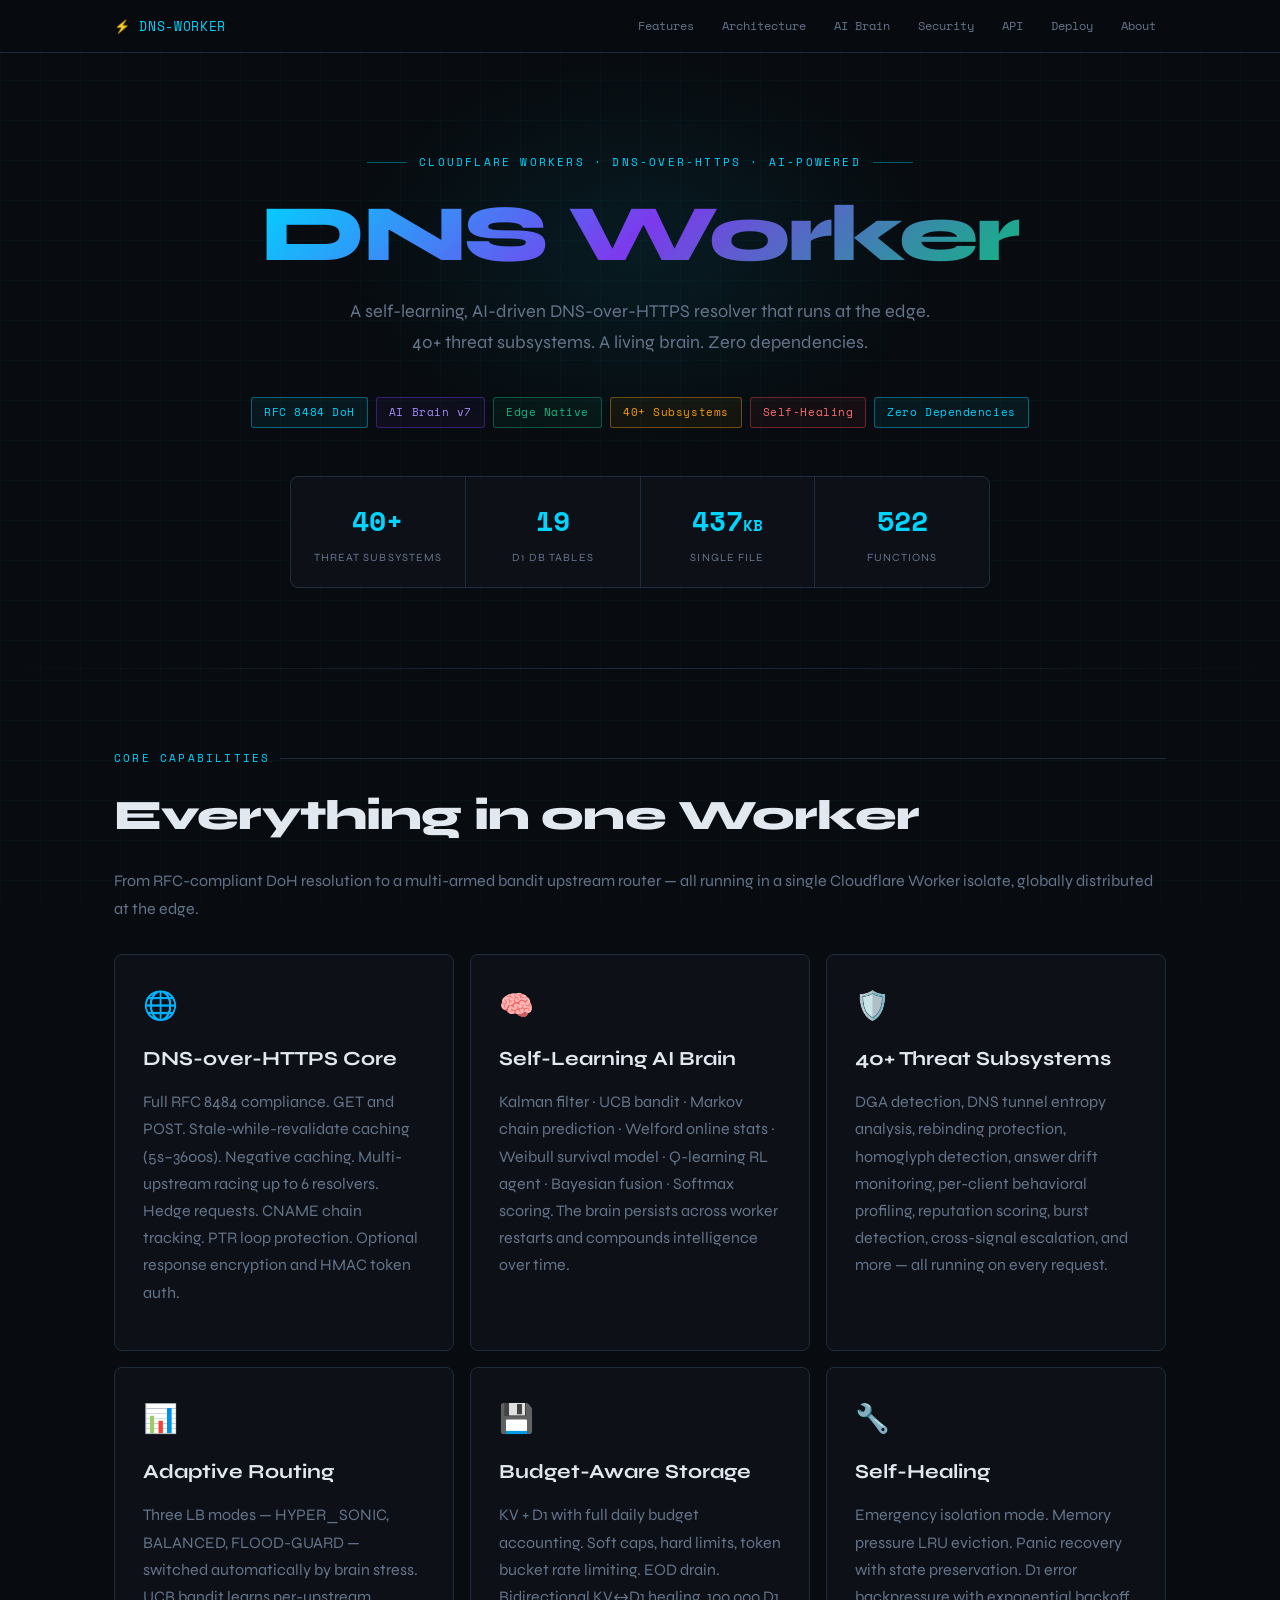
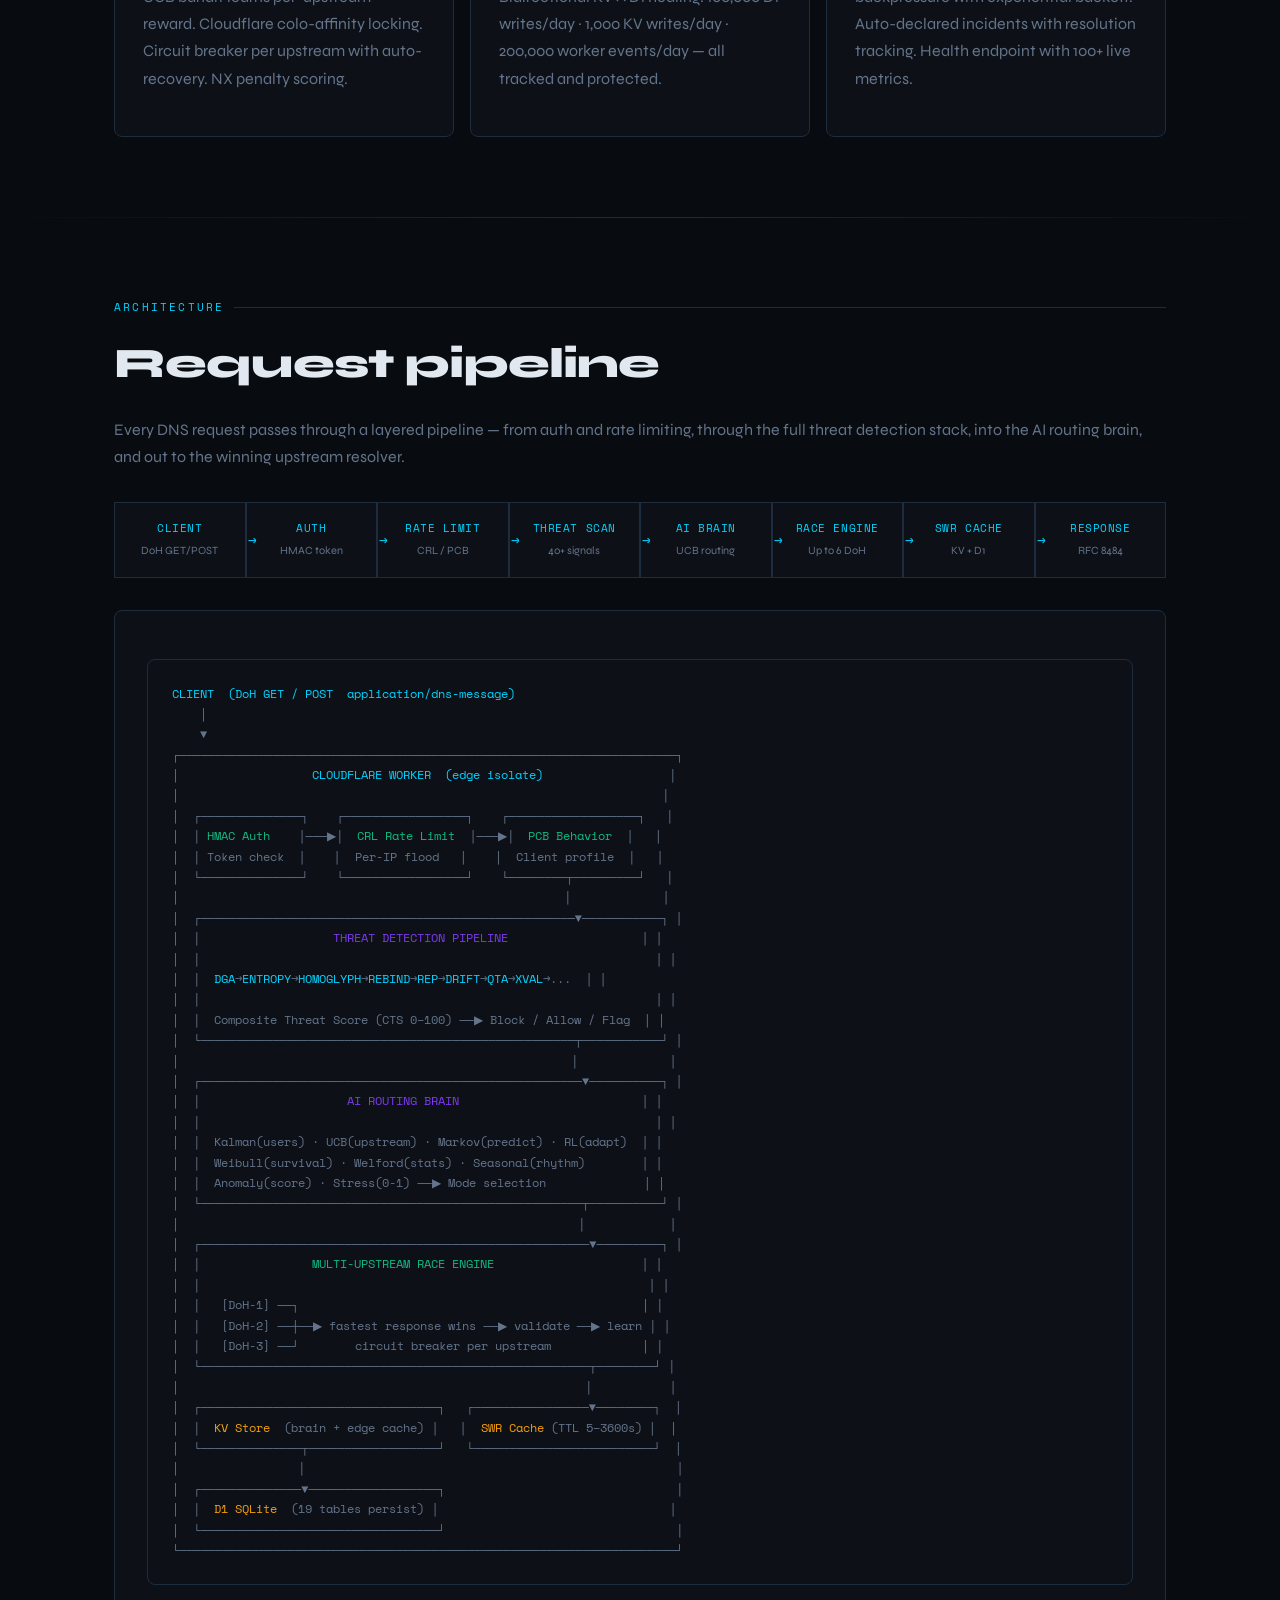
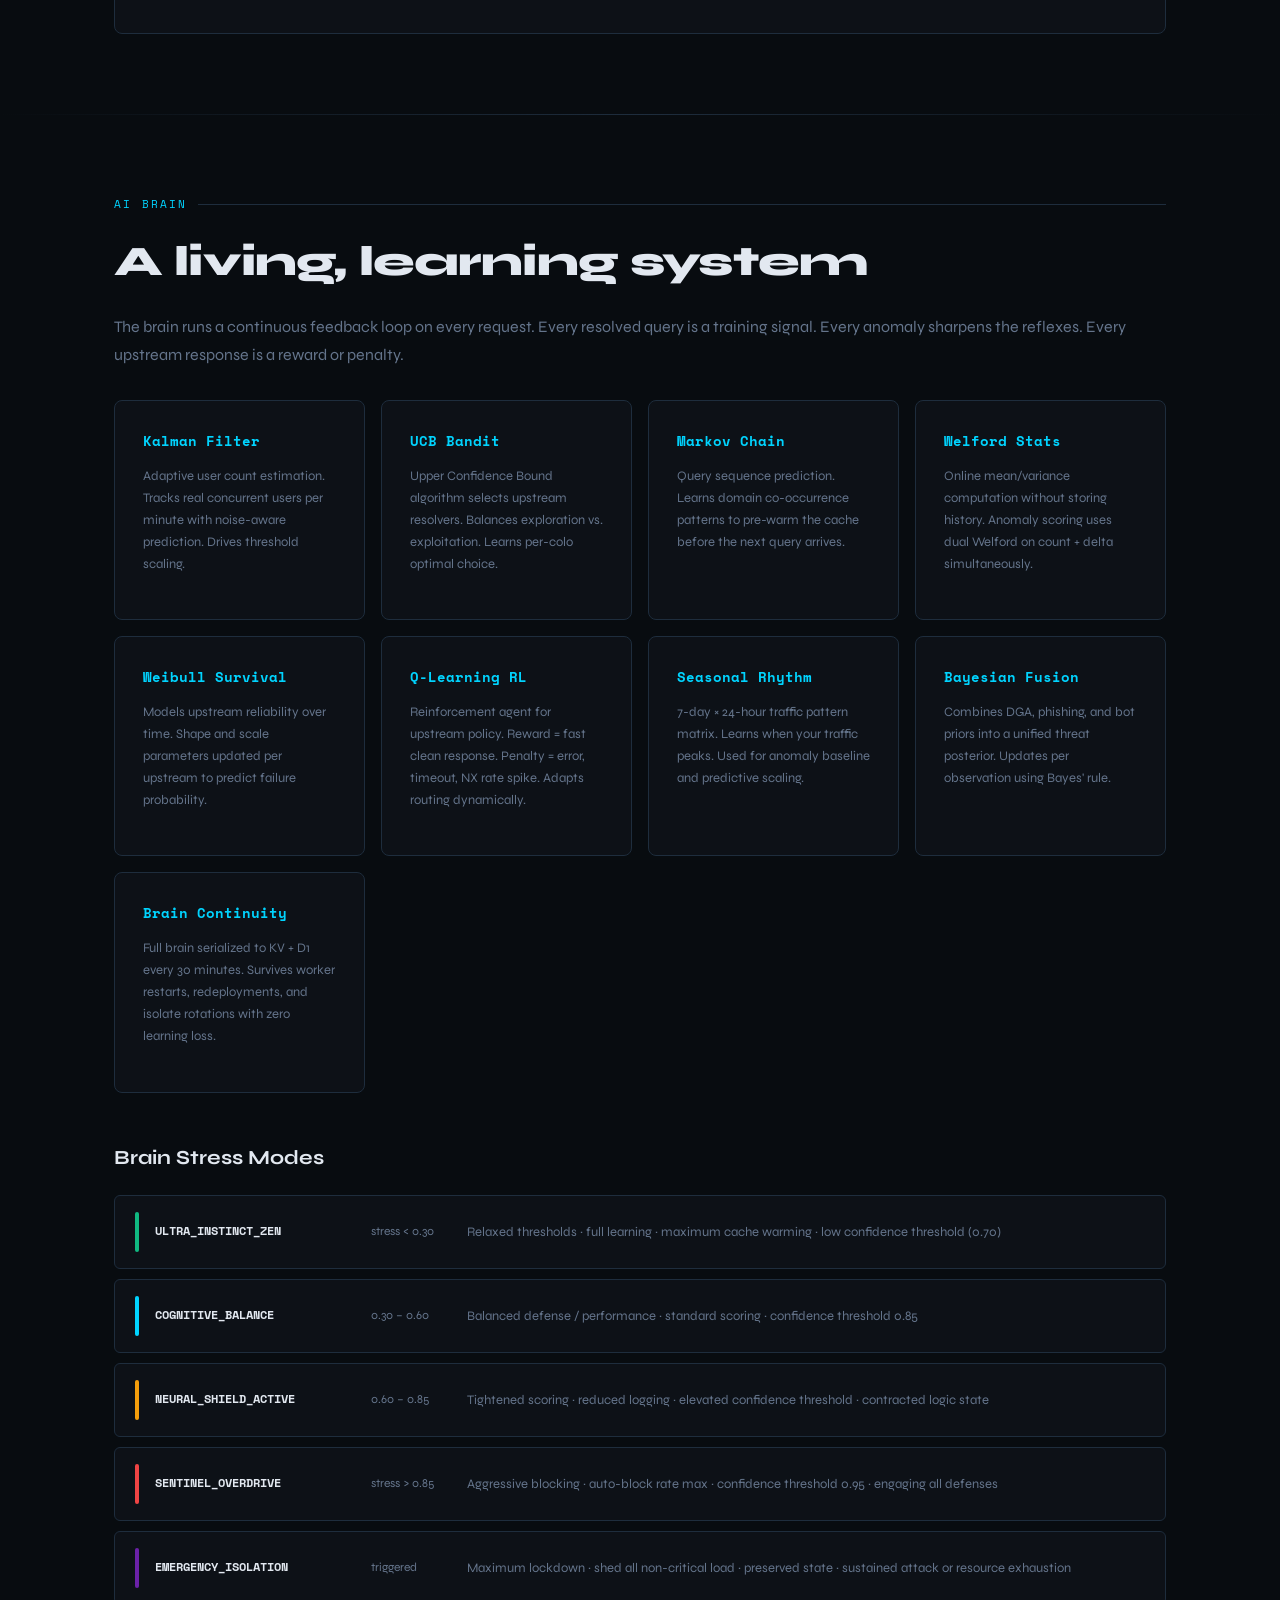
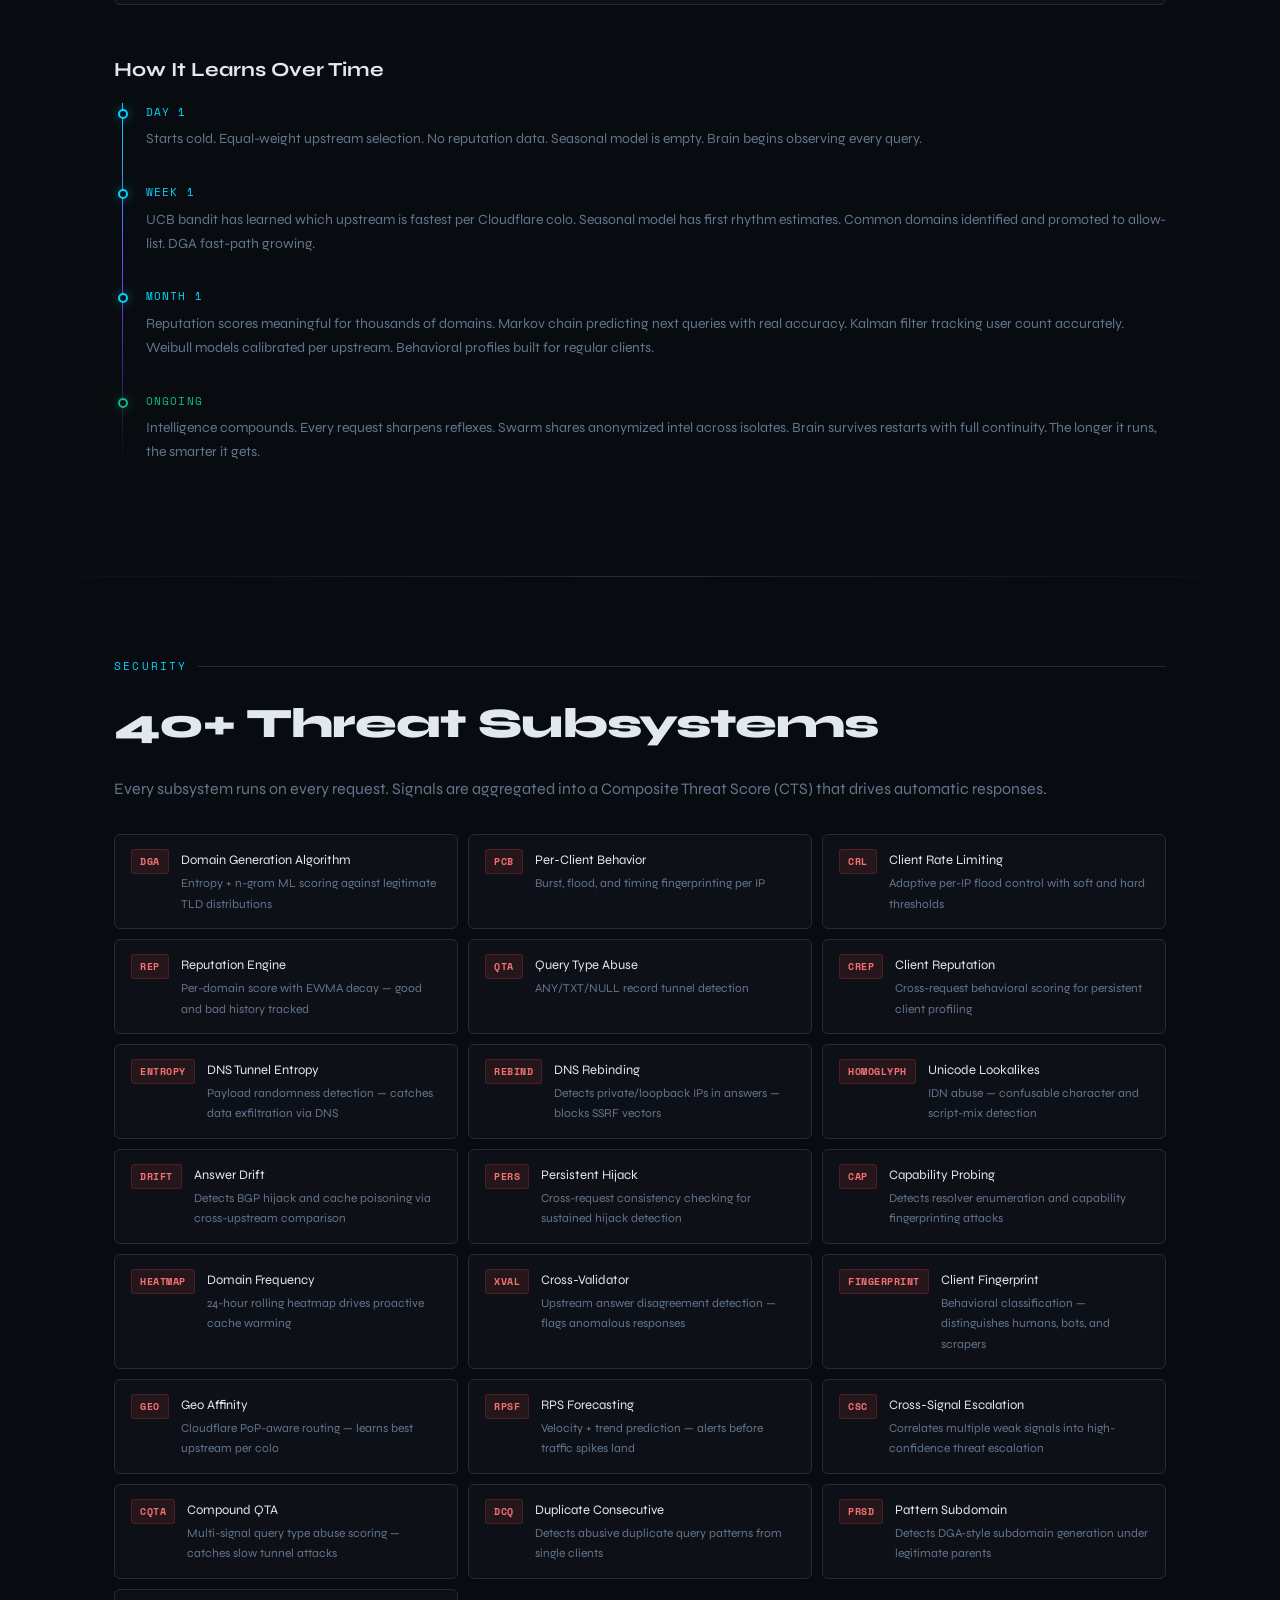
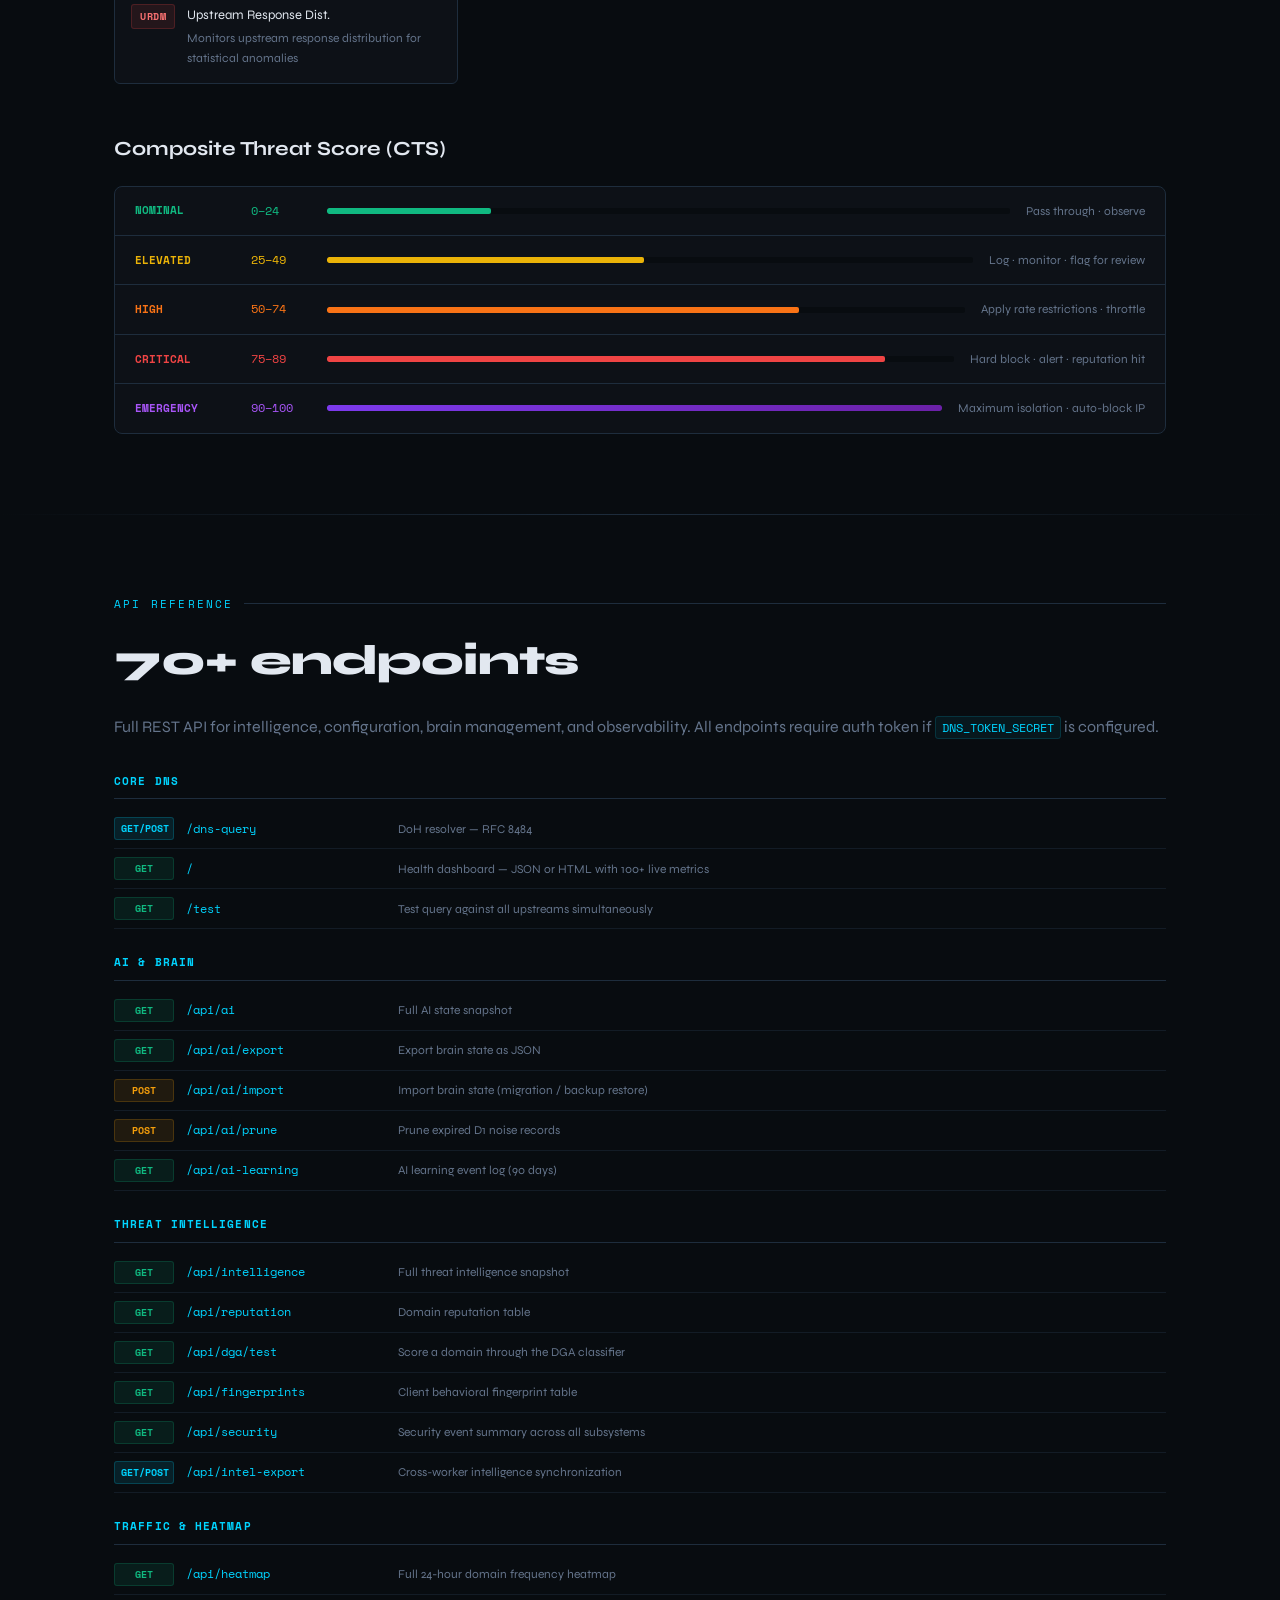
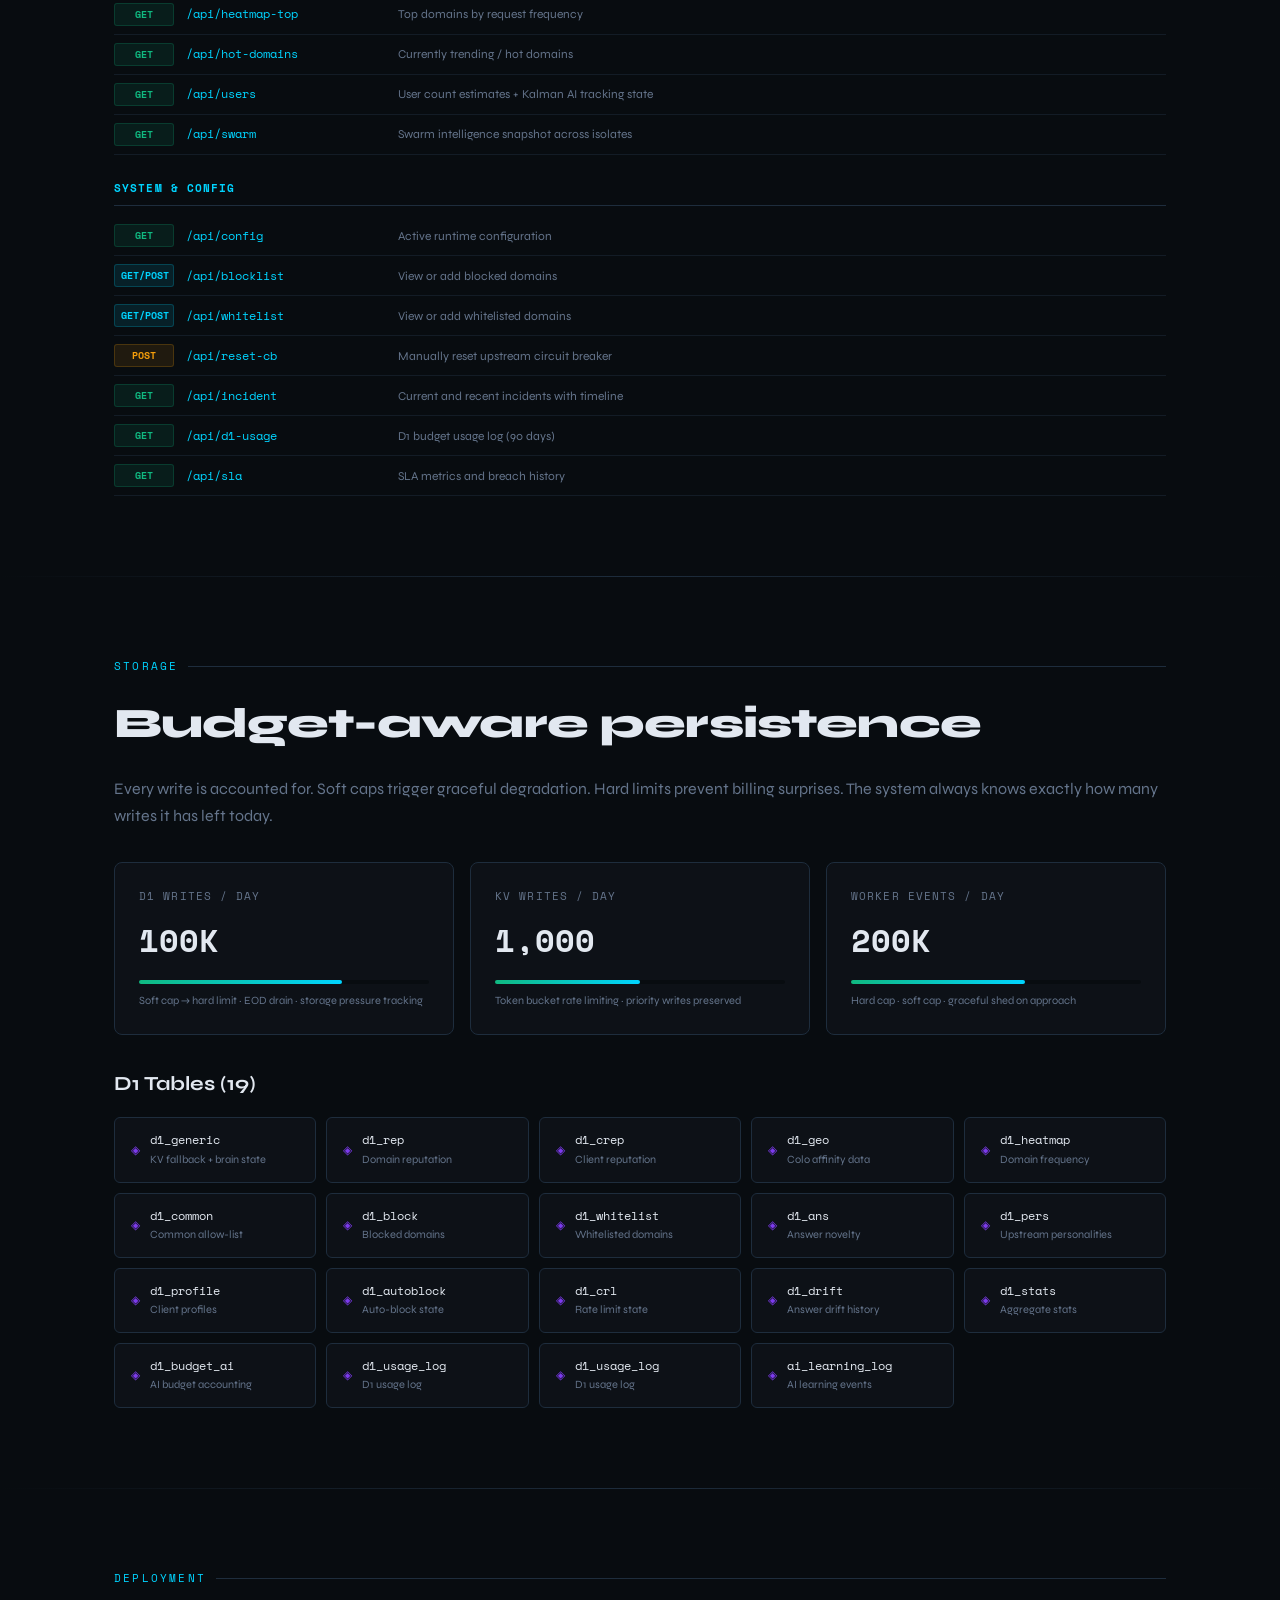
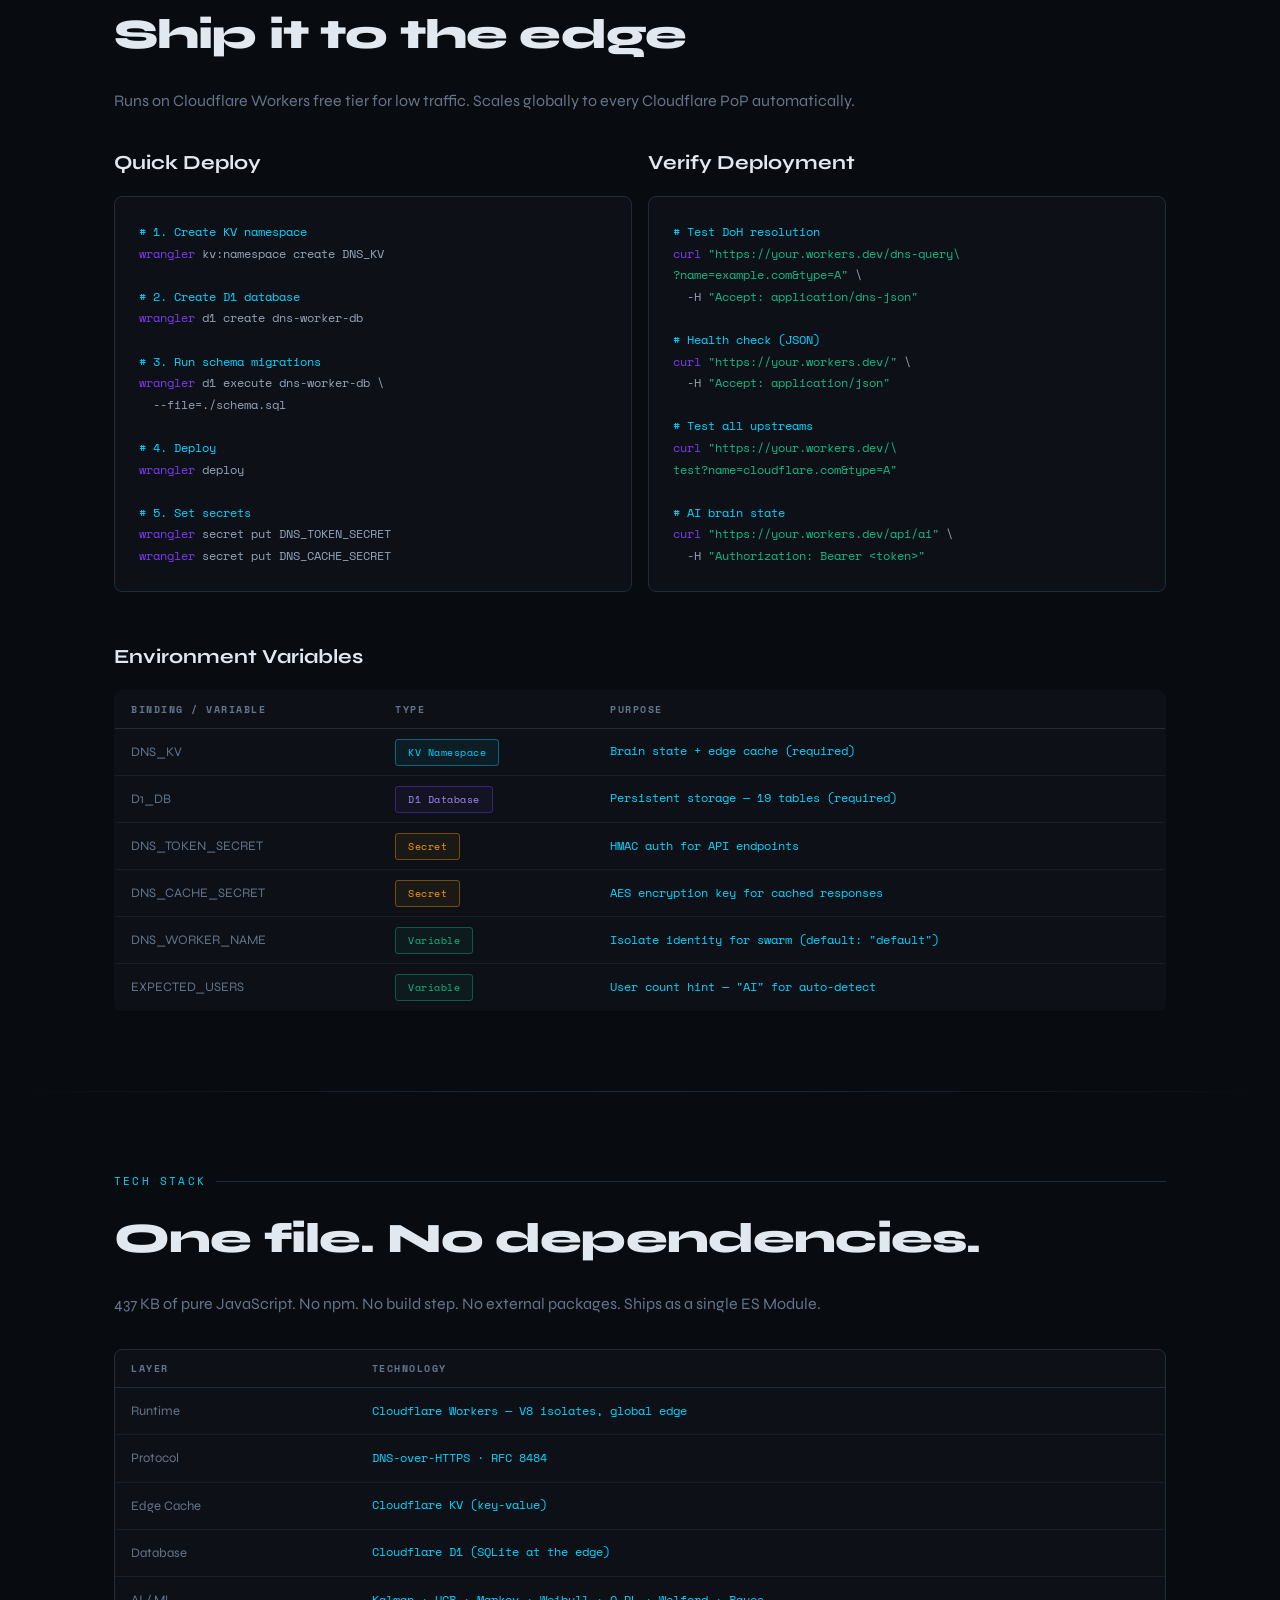
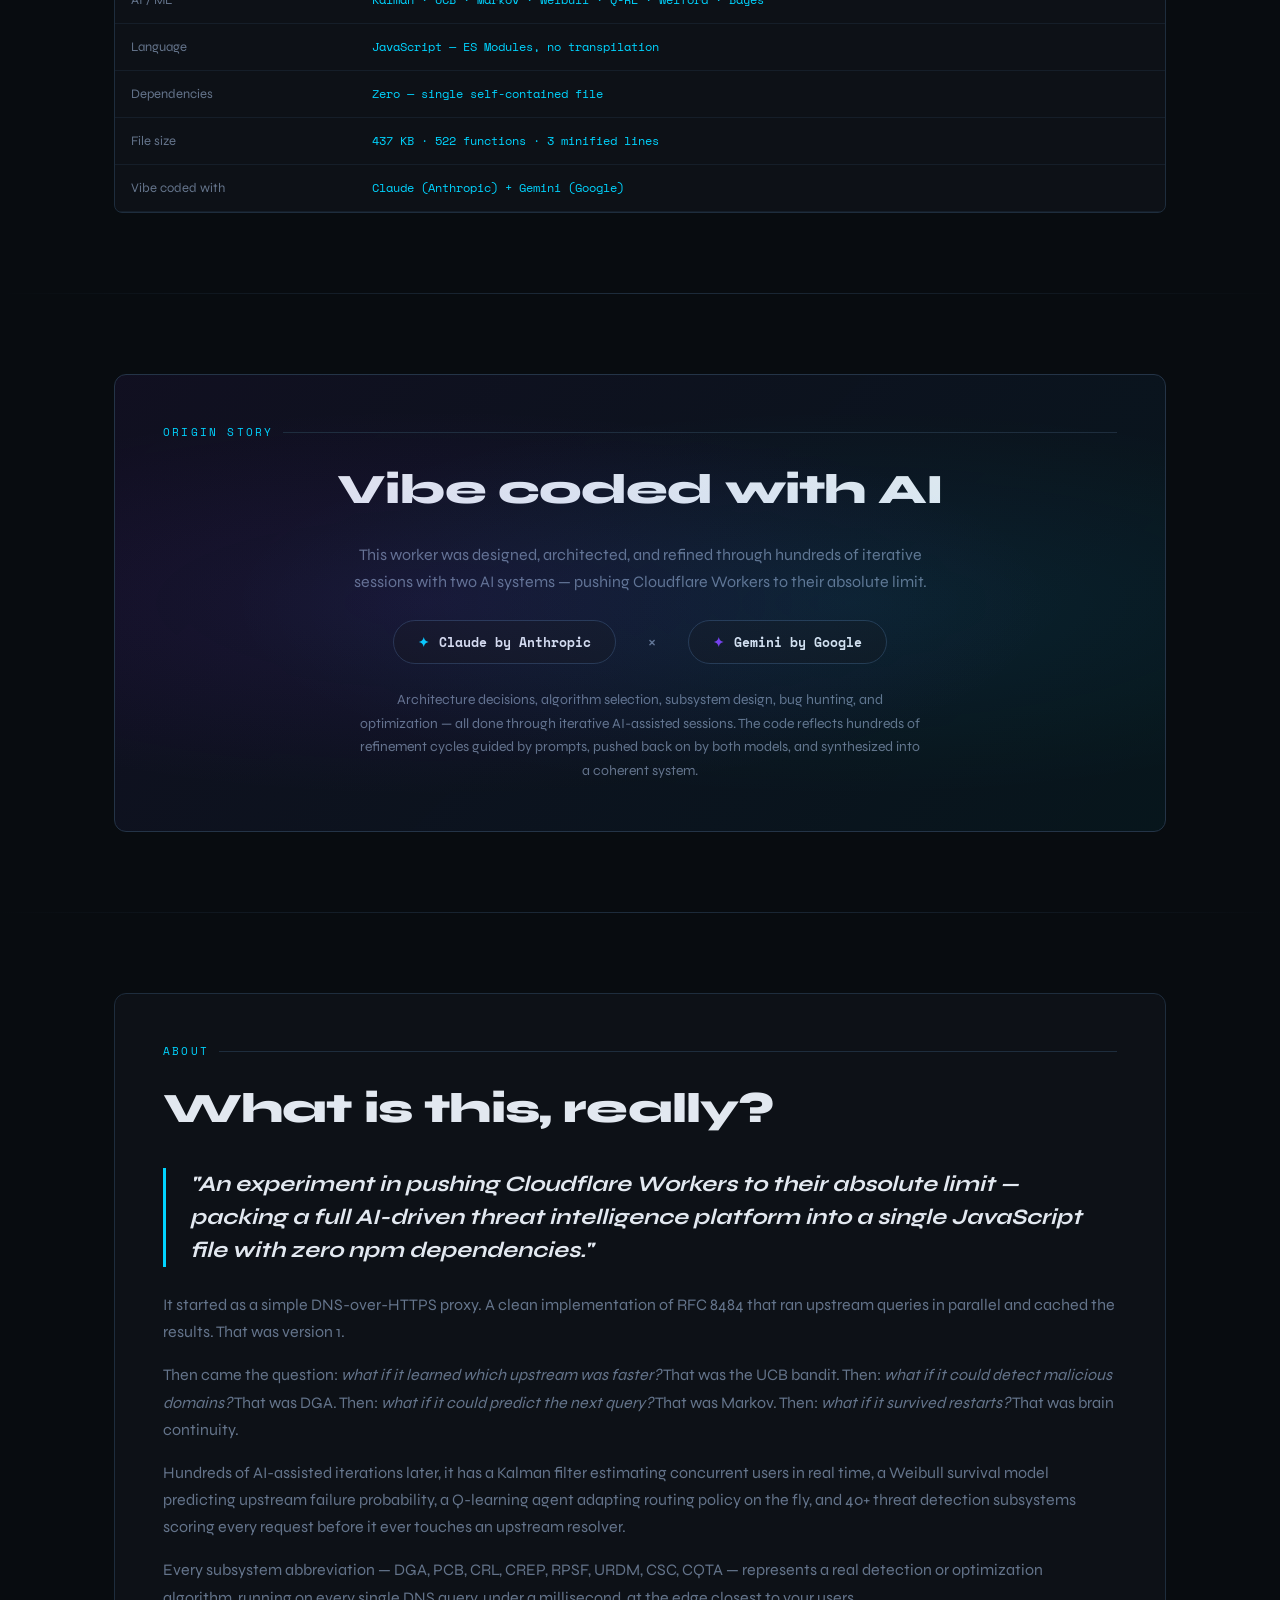
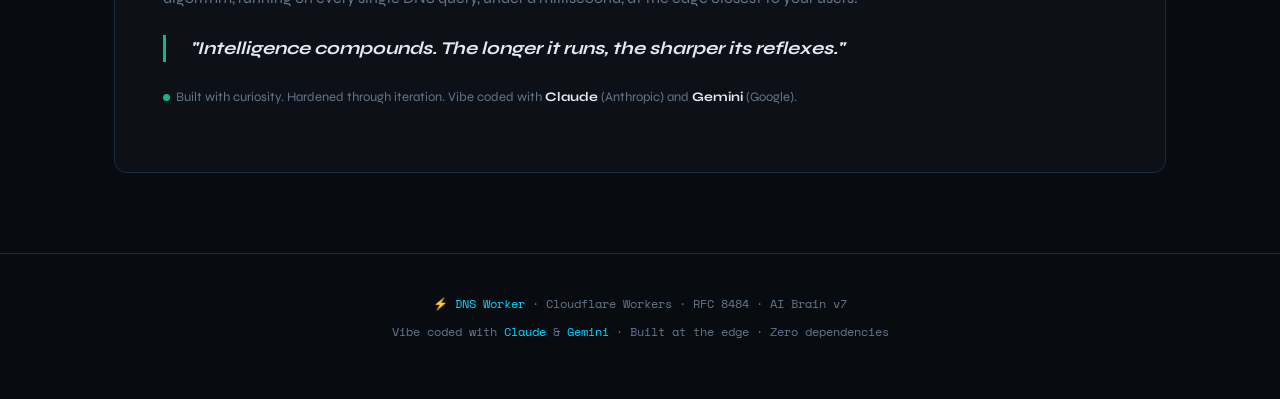
==== amardns.html @ 52417f74 "Rename README.html to amardns.html" ====
<!DOCTYPE html>
<html lang="en">
<head>
<meta charset="UTF-8"/>
<meta name="viewport" content="width=device-width, initial-scale=1.0"/>
<title>DNS Worker — AI-Driven DoH Resolver</title>
<link rel="preconnect" href="https://fonts.googleapis.com"/>
<link href="https://fonts.googleapis.com/css2?family=Space+Mono:ital,wght@0,400;0,700;1,400&family=Syne:wght@400;600;700;800&display=swap" rel="stylesheet"/>
<style>
:root {
  --bg: #080c10;
  --bg2: #0d1117;
  --bg3: #111820;
  --border: #1e2d3d;
  --border2: #243447;
  --accent: #00d4ff;
  --accent2: #7c3aed;
  --accent3: #10b981;
  --accent4: #f59e0b;
  --danger: #ef4444;
  --text: #e2e8f0;
  --muted: #64748b;
  --dim: #334155;
  --glow: 0 0 30px rgba(0,212,255,0.15);
  --glow2: 0 0 30px rgba(124,58,237,0.2);
}
*{margin:0;padding:0;box-sizing:border-box;}
html{scroll-behavior:smooth;}
body{
  background:var(--bg);
  color:var(--text);
  font-family:'Syne',sans-serif;
  line-height:1.7;
  overflow-x:hidden;
}

/* GRID NOISE BACKGROUND */
body::before{
  content:'';
  position:fixed;inset:0;
  background-image:
    linear-gradient(rgba(0,212,255,0.03) 1px, transparent 1px),
    linear-gradient(90deg, rgba(0,212,255,0.03) 1px, transparent 1px);
  background-size:40px 40px;
  pointer-events:none;z-index:0;
}

.container{max-width:1100px;margin:0 auto;padding:0 24px;position:relative;z-index:1;}

/* NAV */
nav{
  position:sticky;top:0;z-index:100;
  background:rgba(8,12,16,0.85);
  backdrop-filter:blur(20px);
  border-bottom:1px solid var(--border);
  padding:12px 0;
}
.nav-inner{
  max-width:1100px;margin:0 auto;padding:0 24px;
  display:flex;align-items:center;gap:8px;flex-wrap:wrap;
}
.nav-brand{
  font-family:'Space Mono',monospace;
  font-size:13px;color:var(--accent);
  text-decoration:none;margin-right:auto;
  letter-spacing:0.05em;
}
.nav-link{
  font-size:12px;color:var(--muted);text-decoration:none;
  padding:4px 10px;border-radius:4px;transition:all 0.2s;
  font-family:'Space Mono',monospace;
}
.nav-link:hover{color:var(--accent);background:rgba(0,212,255,0.08);}

/* HERO */
.hero{
  padding:100px 0 80px;
  text-align:center;
  position:relative;
}
.hero::after{
  content:'';
  position:absolute;
  top:0;left:50%;transform:translateX(-50%);
  width:600px;height:400px;
  background:radial-gradient(ellipse at center, rgba(0,212,255,0.08) 0%, transparent 70%);
  pointer-events:none;
}
.hero-eyebrow{
  font-family:'Space Mono',monospace;
  font-size:11px;letter-spacing:0.2em;text-transform:uppercase;
  color:var(--accent);margin-bottom:20px;
  display:flex;align-items:center;justify-content:center;gap:12px;
}
.hero-eyebrow::before,.hero-eyebrow::after{
  content:'';display:block;width:40px;height:1px;background:var(--accent);opacity:0.4;
}
h1{
  font-size:clamp(40px,7vw,80px);
  font-weight:800;
  line-height:1.05;
  letter-spacing:-0.03em;
  margin-bottom:12px;
}
.hero h1 span.grad{
  background:linear-gradient(135deg, #00d4ff 0%, #7c3aed 50%, #10b981 100%);
  -webkit-background-clip:text;-webkit-text-fill-color:transparent;background-clip:text;
}
.hero-sub{
  font-size:18px;color:var(--muted);max-width:600px;margin:20px auto 40px;
  font-weight:400;
}
.badge-row{
  display:flex;flex-wrap:wrap;gap:8px;justify-content:center;margin-bottom:48px;
}
.badge{
  font-family:'Space Mono',monospace;
  font-size:11px;padding:5px 12px;border-radius:3px;
  border:1px solid;letter-spacing:0.05em;
}
.badge-cyan{border-color:rgba(0,212,255,0.4);color:#00d4ff;background:rgba(0,212,255,0.06);}
.badge-purple{border-color:rgba(124,58,237,0.4);color:#a78bfa;background:rgba(124,58,237,0.06);}
.badge-green{border-color:rgba(16,185,129,0.4);color:#10b981;background:rgba(16,185,129,0.06);}
.badge-amber{border-color:rgba(245,158,11,0.4);color:#f59e0b;background:rgba(245,158,11,0.06);}
.badge-red{border-color:rgba(239,68,68,0.4);color:#f87171;background:rgba(239,68,68,0.06);}

.stat-row{
  display:grid;grid-template-columns:repeat(4,1fr);gap:1px;
  background:var(--border);border:1px solid var(--border);border-radius:8px;
  overflow:hidden;max-width:700px;margin:0 auto;
}
.stat-cell{
  background:var(--bg2);padding:20px;text-align:center;
}
.stat-num{
  font-family:'Space Mono',monospace;font-size:28px;font-weight:700;
  color:var(--accent);display:block;
}
.stat-label{font-size:11px;color:var(--muted);letter-spacing:0.1em;text-transform:uppercase;margin-top:4px;}

/* SECTIONS */
section{padding:80px 0;}
.section-label{
  font-family:'Space Mono',monospace;font-size:11px;
  letter-spacing:0.2em;text-transform:uppercase;
  color:var(--accent);margin-bottom:12px;
  display:flex;align-items:center;gap:10px;
}
.section-label::after{content:'';flex:1;height:1px;background:var(--border);}
h2{font-size:clamp(28px,4vw,42px);font-weight:800;letter-spacing:-0.02em;margin-bottom:16px;}
h3{font-size:20px;font-weight:700;margin-bottom:12px;color:var(--text);}
p{color:var(--muted);margin-bottom:16px;}

/* CARDS */
.card{
  background:var(--bg2);border:1px solid var(--border);
  border-radius:8px;padding:28px;
  transition:border-color 0.2s,box-shadow 0.2s;
}
.card:hover{border-color:var(--border2);box-shadow:var(--glow);}
.card-grid{display:grid;gap:16px;}
.card-grid-2{grid-template-columns:repeat(auto-fit,minmax(300px,1fr));}
.card-grid-3{grid-template-columns:repeat(auto-fit,minmax(220px,1fr));}
.card-icon{font-size:28px;margin-bottom:12px;display:block;}

/* ARCHITECTURE DIAGRAM */
.arch{
  background:var(--bg2);border:1px solid var(--border);
  border-radius:8px;padding:32px;overflow-x:auto;
}
.arch-diagram{
  font-family:'Space Mono',monospace;font-size:12px;
  color:var(--muted);line-height:1.7;white-space:pre;
  min-width:500px;
}
.arch-diagram .hl{color:var(--accent);}
.arch-diagram .hl2{color:var(--accent3);}
.arch-diagram .hl3{color:var(--accent2);}
.arch-diagram .hl4{color:var(--accent4);}

/* PIPELINE VIZ */
.pipeline{display:flex;align-items:center;flex-wrap:wrap;gap:0;margin:32px 0;}
.pipe-step{
  flex:1;min-width:100px;
  background:var(--bg2);border:1px solid var(--border);
  padding:16px 12px;text-align:center;
  position:relative;
  transition:all 0.2s;
}
.pipe-step:hover{background:var(--bg3);border-color:var(--accent);z-index:1;}
.pipe-step:not(:last-child)::after{
  content:'→';position:absolute;right:-12px;top:50%;transform:translateY(-50%);
  color:var(--accent);font-family:'Space Mono',monospace;
  z-index:2;font-size:14px;
}
.pipe-label{font-size:11px;font-family:'Space Mono',monospace;color:var(--accent);letter-spacing:0.05em;}
.pipe-desc{font-size:11px;color:var(--muted);margin-top:4px;}

/* AI BRAIN MODES */
.brain-modes{display:grid;gap:10px;}
.brain-mode{
  display:flex;align-items:center;gap:16px;
  padding:16px 20px;background:var(--bg2);border:1px solid var(--border);border-radius:6px;
  transition:all 0.2s;
}
.brain-mode:hover{border-color:var(--border2);}
.mode-bar{
  width:4px;border-radius:2px;align-self:stretch;min-height:40px;
}
.mode-bar.zen{background:var(--accent3);}
.mode-bar.balance{background:var(--accent);}
.mode-bar.shield{background:var(--accent4);}
.mode-bar.overdrive{background:var(--danger);}
.mode-bar.emergency{background:#6b21a8;}
.mode-name{font-family:'Space Mono',monospace;font-size:12px;color:var(--text);font-weight:700;min-width:200px;}
.mode-range{font-size:12px;color:var(--muted);min-width:80px;}
.mode-desc{font-size:13px;color:var(--muted);}

/* THREAT TABLE */
.threat-grid{
  display:grid;grid-template-columns:repeat(auto-fill,minmax(260px,1fr));gap:10px;
}
.threat-card{
  background:var(--bg2);border:1px solid var(--border);border-radius:6px;
  padding:14px 16px;display:flex;align-items:flex-start;gap:12px;
  transition:all 0.2s;
}
.threat-card:hover{border-color:var(--danger);box-shadow:0 0 20px rgba(239,68,68,0.08);}
.threat-tag{
  font-family:'Space Mono',monospace;font-size:10px;font-weight:700;
  padding:3px 8px;border-radius:3px;background:rgba(239,68,68,0.1);
  color:#f87171;border:1px solid rgba(239,68,68,0.2);white-space:nowrap;
  letter-spacing:0.05em;
}
.threat-desc{font-size:12px;color:var(--muted);margin-top:2px;}

/* CTS TABLE */
.cts-row{
  display:flex;align-items:center;gap:16px;
  padding:14px 20px;border-bottom:1px solid var(--border);
}
.cts-row:last-child{border-bottom:none;}
.cts-bar-wrap{flex:1;background:var(--bg);border-radius:2px;height:6px;overflow:hidden;}
.cts-bar{height:100%;border-radius:2px;transition:width 1s ease;}
.cts-score{font-family:'Space Mono',monospace;font-size:12px;min-width:60px;}
.cts-label-wrap{min-width:100px;}
.cts-label{font-family:'Space Mono',monospace;font-size:11px;font-weight:700;}
.cts-action{font-size:12px;color:var(--muted);}

/* ROUTES TABLE */
.routes-section{display:grid;gap:24px;}
.route-group h4{
  font-family:'Space Mono',monospace;font-size:11px;
  color:var(--accent);letter-spacing:0.1em;text-transform:uppercase;
  margin-bottom:10px;padding-bottom:8px;border-bottom:1px solid var(--border);
}
.route-item{
  display:grid;grid-template-columns:60px 200px 1fr;gap:12px;
  padding:8px 0;border-bottom:1px solid rgba(30,45,61,0.5);
  font-size:13px;align-items:center;
}
.route-method{
  font-family:'Space Mono',monospace;font-size:10px;font-weight:700;
  padding:2px 6px;border-radius:3px;text-align:center;
}
.method-get{background:rgba(16,185,129,0.1);color:#10b981;border:1px solid rgba(16,185,129,0.2);}
.method-post{background:rgba(245,158,11,0.1);color:#f59e0b;border:1px solid rgba(245,158,11,0.2);}
.method-both{background:rgba(0,212,255,0.1);color:#00d4ff;border:1px solid rgba(0,212,255,0.2);}
.route-path{font-family:'Space Mono',monospace;font-size:12px;color:var(--accent);}
.route-desc{font-size:12px;color:var(--muted);}

/* BUDGET VIZ */
.budget-grid{display:grid;grid-template-columns:repeat(auto-fit,minmax(220px,1fr));gap:16px;}
.budget-card{
  background:var(--bg2);border:1px solid var(--border);border-radius:8px;padding:24px;
}
.budget-name{font-family:'Space Mono',monospace;font-size:11px;color:var(--muted);letter-spacing:0.1em;text-transform:uppercase;}
.budget-num{font-size:32px;font-weight:800;color:var(--text);margin:8px 0;font-family:'Space Mono',monospace;}
.budget-bar-wrap{background:var(--bg);border-radius:2px;height:4px;margin-top:12px;}
.budget-bar{height:100%;border-radius:2px;background:linear-gradient(90deg,var(--accent3),var(--accent));}
.budget-sub{font-size:11px;color:var(--muted);margin-top:8px;}

/* D1 TABLES */
.d1-grid{display:grid;grid-template-columns:repeat(auto-fill,minmax(200px,1fr));gap:10px;}
.d1-item{
  background:var(--bg2);border:1px solid var(--border);border-radius:6px;
  padding:12px 16px;display:flex;align-items:center;gap:10px;
}
.d1-item::before{content:'◈';color:var(--accent2);font-size:12px;}
.d1-name{font-family:'Space Mono',monospace;font-size:12px;color:var(--text);}
.d1-desc{font-size:11px;color:var(--muted);}

/* LEARN TIMELINE */
.timeline{position:relative;padding-left:32px;}
.timeline::before{
  content:'';position:absolute;left:8px;top:0;bottom:0;
  width:1px;background:linear-gradient(to bottom,var(--accent),var(--accent2),transparent);
}
.tl-item{
  position:relative;margin-bottom:32px;
}
.tl-dot{
  position:absolute;left:-28px;top:6px;
  width:10px;height:10px;border-radius:50%;
  background:var(--bg2);border:2px solid var(--accent);
  box-shadow:0 0 12px rgba(0,212,255,0.4);
}
.tl-period{font-family:'Space Mono',monospace;font-size:11px;color:var(--accent);margin-bottom:6px;letter-spacing:0.1em;}
.tl-content{color:var(--muted);font-size:14px;}

/* STACK TABLE */
.stack-table{width:100%;border-collapse:collapse;}
.stack-table th{
  font-family:'Space Mono',monospace;font-size:10px;
  letter-spacing:0.15em;text-transform:uppercase;
  color:var(--muted);padding:10px 16px;text-align:left;
  border-bottom:1px solid var(--border);
}
.stack-table td{
  padding:12px 16px;border-bottom:1px solid rgba(30,45,61,0.5);font-size:13px;
}
.stack-table td:first-child{color:var(--muted);}
.stack-table td:last-child{font-family:'Space Mono',monospace;font-size:12px;color:var(--accent);}

/* VIBE SECTION */
.vibe-section{
  background:linear-gradient(135deg,rgba(124,58,237,0.08),rgba(0,212,255,0.05));
  border:1px solid var(--border2);border-radius:12px;
  padding:48px;text-align:center;position:relative;overflow:hidden;
}
.vibe-section::before{
  content:'';position:absolute;inset:0;
  background:radial-gradient(ellipse at 30% 50%,rgba(124,58,237,0.1),transparent 60%),
             radial-gradient(ellipse at 70% 50%,rgba(0,212,255,0.08),transparent 60%);
  pointer-events:none;
}
.vibe-ai-row{display:flex;justify-content:center;align-items:center;gap:32px;margin:24px 0;flex-wrap:wrap;}
.vibe-ai-chip{
  background:var(--bg2);border:1px solid var(--border2);border-radius:40px;
  padding:10px 24px;display:flex;align-items:center;gap:10px;
  font-family:'Space Mono',monospace;font-size:13px;font-weight:700;
}
.vibe-x{font-size:20px;color:var(--muted);}

/* ABOUT */
.about-section{
  background:var(--bg2);border:1px solid var(--border);border-radius:12px;
  padding:48px;
}
.about-quote{
  font-size:22px;font-weight:700;
  color:var(--text);line-height:1.5;
  border-left:3px solid var(--accent);
  padding-left:24px;margin:24px 0;
  font-style:italic;
}

/* CODE */
code{
  font-family:'Space Mono',monospace;font-size:12px;
  background:rgba(0,212,255,0.06);color:var(--accent);
  padding:2px 6px;border-radius:3px;
  border:1px solid rgba(0,212,255,0.15);
}
pre{
  background:var(--bg2);border:1px solid var(--border);
  border-radius:8px;padding:24px;overflow-x:auto;
  font-family:'Space Mono',monospace;font-size:12px;
  color:#94a3b8;line-height:1.8;margin:16px 0;
}
pre .c{color:var(--accent);}
pre .k{color:var(--accent2);}
pre .s{color:var(--accent3);}
pre .n{color:var(--accent4);}

/* DIVIDER */
.divider{height:1px;background:linear-gradient(90deg,transparent,var(--border),transparent);margin:0;}

/* FOOTER */
footer{
  border-top:1px solid var(--border);padding:40px 0;
  text-align:center;font-family:'Space Mono',monospace;font-size:12px;color:var(--muted);
}
footer a{color:var(--accent);text-decoration:none;}

/* ANIMATIONS */
@keyframes pulse{0%,100%{opacity:1;}50%{opacity:0.5;}}
@keyframes float{0%,100%{transform:translateY(0);}50%{transform:translateY(-6px);}}
@keyframes fadeInUp{from{opacity:0;transform:translateY(24px);}to{opacity:1;transform:translateY(0);}}

.hero > *{animation:fadeInUp 0.6s ease both;}
.hero .hero-eyebrow{animation-delay:0.0s;}
.hero h1{animation-delay:0.1s;}
.hero .hero-sub{animation-delay:0.2s;}
.hero .badge-row{animation-delay:0.3s;}
.hero .stat-row{animation-delay:0.4s;}

.live-dot{
  display:inline-block;width:7px;height:7px;border-radius:50%;
  background:var(--accent3);margin-right:6px;
  animation:pulse 2s ease-in-out infinite;
}

/* RESPONSIVE */
@media(max-width:768px){
  .stat-row{grid-template-columns:repeat(2,1fr);}
  .route-item{grid-template-columns:50px 1fr;gap:8px;}
  .route-desc{display:none;}
  .pipe-step:not(:last-child)::after{display:none;}
  .pipeline{flex-direction:column;}
  h2{font-size:28px;}
}
</style>
</head>
<body>

<nav>
  <div class="nav-inner">
    <a class="nav-brand" href="#">⚡ DNS-WORKER</a>
    <a class="nav-link" href="#features">Features</a>
    <a class="nav-link" href="#architecture">Architecture</a>
    <a class="nav-link" href="#ai-brain">AI Brain</a>
    <a class="nav-link" href="#security">Security</a>
    <a class="nav-link" href="#api">API</a>
    <a class="nav-link" href="#deploy">Deploy</a>
    <a class="nav-link" href="#about">About</a>
  </div>
</nav>

<div class="hero">
  <div class="container">
    <div class="hero-eyebrow">Cloudflare Workers · DNS-over-HTTPS · AI-Powered</div>
    <h1><span class="grad">DNS Worker</span></h1>
    <p class="hero-sub">A self-learning, AI-driven DNS-over-HTTPS resolver that runs at the edge. 40+ threat subsystems. A living brain. Zero dependencies.</p>
    <div class="badge-row">
      <span class="badge badge-cyan">RFC 8484 DoH</span>
      <span class="badge badge-purple">AI Brain v7</span>
      <span class="badge badge-green">Edge Native</span>
      <span class="badge badge-amber">40+ Subsystems</span>
      <span class="badge badge-red">Self-Healing</span>
      <span class="badge badge-cyan">Zero Dependencies</span>
    </div>
    <div class="stat-row">
      <div class="stat-cell">
        <span class="stat-num">40+</span>
        <div class="stat-label">Threat Subsystems</div>
      </div>
      <div class="stat-cell">
        <span class="stat-num">19</span>
        <div class="stat-label">D1 DB Tables</div>
      </div>
      <div class="stat-cell">
        <span class="stat-num">437<small style="font-size:16px">KB</small></span>
        <div class="stat-label">Single File</div>
      </div>
      <div class="stat-cell">
        <span class="stat-num">522</span>
        <div class="stat-label">Functions</div>
      </div>
    </div>
  </div>
</div>

<div class="divider"></div>

<!-- FEATURES -->
<section id="features">
  <div class="container">
    <div class="section-label">Core Capabilities</div>
    <h2>Everything in one Worker</h2>
    <p>From RFC-compliant DoH resolution to a multi-armed bandit upstream router — all running in a single Cloudflare Worker isolate, globally distributed at the edge.</p>

    <div class="card-grid card-grid-2" style="margin-top:32px;">
      <div class="card">
        <span class="card-icon">🌐</span>
        <h3>DNS-over-HTTPS Core</h3>
        <p>Full RFC 8484 compliance. GET and POST. Stale-while-revalidate caching (5s–3600s). Negative caching. Multi-upstream racing up to 6 resolvers. Hedge requests. CNAME chain tracking. PTR loop protection. Optional response encryption and HMAC token auth.</p>
      </div>
      <div class="card">
        <span class="card-icon">🧠</span>
        <h3>Self-Learning AI Brain</h3>
        <p>Kalman filter · UCB bandit · Markov chain prediction · Welford online stats · Weibull survival model · Q-learning RL agent · Bayesian fusion · Softmax scoring. The brain persists across worker restarts and compounds intelligence over time.</p>
      </div>
      <div class="card">
        <span class="card-icon">🛡️</span>
        <h3>40+ Threat Subsystems</h3>
        <p>DGA detection, DNS tunnel entropy analysis, rebinding protection, homoglyph detection, answer drift monitoring, per-client behavioral profiling, reputation scoring, burst detection, cross-signal escalation, and more — all running on every request.</p>
      </div>
      <div class="card">
        <span class="card-icon">📊</span>
        <h3>Adaptive Routing</h3>
        <p>Three LB modes — HYPER_SONIC, BALANCED, FLOOD-GUARD — switched automatically by brain stress. UCB bandit learns per-upstream reward. Cloudflare colo-affinity locking. Circuit breaker per upstream with auto-recovery. NX penalty scoring.</p>
      </div>
      <div class="card">
        <span class="card-icon">💾</span>
        <h3>Budget-Aware Storage</h3>
        <p>KV + D1 with full daily budget accounting. Soft caps, hard limits, token bucket rate limiting. EOD drain. Bidirectional KV↔D1 healing. 100,000 D1 writes/day · 1,000 KV writes/day · 200,000 worker events/day — all tracked and protected.</p>
      </div>
      <div class="card">
        <span class="card-icon">🔧</span>
        <h3>Self-Healing</h3>
        <p>Emergency isolation mode. Memory pressure LRU eviction. Panic recovery with state preservation. D1 error backpressure with exponential backoff. Auto-declared incidents with resolution tracking. Health endpoint with 100+ live metrics.</p>
      </div>
    </div>
  </div>
</section>

<div class="divider"></div>

<!-- ARCHITECTURE -->
<section id="architecture">
  <div class="container">
    <div class="section-label">Architecture</div>
    <h2>Request pipeline</h2>
    <p>Every DNS request passes through a layered pipeline — from auth and rate limiting, through the full threat detection stack, into the AI routing brain, and out to the winning upstream resolver.</p>

    <div class="pipeline" style="margin-top:32px;">
      <div class="pipe-step">
        <div class="pipe-label">CLIENT</div>
        <div class="pipe-desc">DoH GET/POST</div>
      </div>
      <div class="pipe-step">
        <div class="pipe-label">AUTH</div>
        <div class="pipe-desc">HMAC token</div>
      </div>
      <div class="pipe-step">
        <div class="pipe-label">RATE LIMIT</div>
        <div class="pipe-desc">CRL / PCB</div>
      </div>
      <div class="pipe-step">
        <div class="pipe-label">THREAT SCAN</div>
        <div class="pipe-desc">40+ signals</div>
      </div>
      <div class="pipe-step">
        <div class="pipe-label">AI BRAIN</div>
        <div class="pipe-desc">UCB routing</div>
      </div>
      <div class="pipe-step">
        <div class="pipe-label">RACE ENGINE</div>
        <div class="pipe-desc">Up to 6 DoH</div>
      </div>
      <div class="pipe-step">
        <div class="pipe-label">SWR CACHE</div>
        <div class="pipe-desc">KV + D1</div>
      </div>
      <div class="pipe-step">
        <div class="pipe-label">RESPONSE</div>
        <div class="pipe-desc">RFC 8484</div>
      </div>
    </div>

    <div class="arch" style="margin-top:24px;">
<pre class="arch-diagram"><span class="hl">CLIENT  (DoH GET / POST  application/dns-message)</span>
    │
    ▼
┌─────────────────────────────────────────────────────────────────────┐
│                   <span class="hl">CLOUDFLARE WORKER  (edge isolate)</span>                  │
│                                                                     │
│  ┌──────────────┐    ┌─────────────────┐    ┌──────────────────┐   │
│  │ <span class="hl2">HMAC Auth</span>    │───▶│  <span class="hl2">CRL Rate Limit</span>  │───▶│  <span class="hl2">PCB Behavior</span>  │   │
│  │ Token check  │    │  Per-IP flood   │    │  Client profile  │   │
│  └──────────────┘    └─────────────────┘    └────────┬─────────┘   │
│                                                       │             │
│  ┌────────────────────────────────────────────────────▼───────────┐ │
│  │                   <span class="hl3">THREAT DETECTION PIPELINE</span>                   │ │
│  │                                                                 │ │
│  │  <span class="hl">DGA</span>→<span class="hl">ENTROPY</span>→<span class="hl">HOMOGLYPH</span>→<span class="hl">REBIND</span>→<span class="hl">REP</span>→<span class="hl">DRIFT</span>→<span class="hl">QTA</span>→<span class="hl">XVAL</span>→...  │ │
│  │                                                                 │ │
│  │  Composite Threat Score (CTS 0–100) ──▶ Block / Allow / Flag  │ │
│  └────────────────────────────────────────────────────┬───────────┘ │
│                                                        │             │
│  ┌─────────────────────────────────────────────────────▼──────────┐ │
│  │                     <span class="hl3">AI ROUTING BRAIN</span>                          │ │
│  │                                                                 │ │
│  │  Kalman(users) · UCB(upstream) · Markov(predict) · RL(adapt)  │ │
│  │  Weibull(survival) · Welford(stats) · Seasonal(rhythm)        │ │
│  │  Anomaly(score) · Stress(0-1) ──▶ Mode selection              │ │
│  └─────────────────────────────────────────────────────┬──────────┘ │
│                                                         │            │
│  ┌──────────────────────────────────────────────────────▼─────────┐ │
│  │                <span class="hl2">MULTI-UPSTREAM RACE ENGINE</span>                     │ │
│  │                                                                │ │
│  │   [DoH-1] ──┐                                                 │ │
│  │   [DoH-2] ──┼──▶ fastest response wins ──▶ validate ──▶ learn │ │
│  │   [DoH-3] ──┘        circuit breaker per upstream             │ │
│  └──────────────────────────────────────────────────────┬────────┘ │
│                                                          │           │
│  ┌─────────────────────────────────┐   ┌────────────────▼────────┐  │
│  │  <span class="hl4">KV Store</span>  (brain + edge cache) │   │  <span class="hl4">SWR Cache</span> (TTL 5–3600s) │  │
│  └──────────────┬──────────────────┘   └─────────────────────────┘  │
│                 │                                                     │
│  ┌──────────────▼──────────────────┐                                 │
│  │  <span class="hl4">D1 SQLite</span>  (19 tables persist) │                                 │
│  └─────────────────────────────────┘                                 │
└─────────────────────────────────────────────────────────────────────┘</pre>
    </div>
  </div>
</section>

<div class="divider"></div>

<!-- AI BRAIN -->
<section id="ai-brain">
  <div class="container">
    <div class="section-label">AI Brain</div>
    <h2>A living, learning system</h2>
    <p>The brain runs a continuous feedback loop on every request. Every resolved query is a training signal. Every anomaly sharpens the reflexes. Every upstream response is a reward or penalty.</p>

    <div class="card-grid card-grid-3" style="margin-top:32px;">
      <div class="card">
        <h3 style="color:var(--accent);font-family:'Space Mono',monospace;font-size:14px;">Kalman Filter</h3>
        <p style="font-size:13px;">Adaptive user count estimation. Tracks real concurrent users per minute with noise-aware prediction. Drives threshold scaling.</p>
      </div>
      <div class="card">
        <h3 style="color:var(--accent);font-family:'Space Mono',monospace;font-size:14px;">UCB Bandit</h3>
        <p style="font-size:13px;">Upper Confidence Bound algorithm selects upstream resolvers. Balances exploration vs. exploitation. Learns per-colo optimal choice.</p>
      </div>
      <div class="card">
        <h3 style="color:var(--accent);font-family:'Space Mono',monospace;font-size:14px;">Markov Chain</h3>
        <p style="font-size:13px;">Query sequence prediction. Learns domain co-occurrence patterns to pre-warm the cache before the next query arrives.</p>
      </div>
      <div class="card">
        <h3 style="color:var(--accent);font-family:'Space Mono',monospace;font-size:14px;">Welford Stats</h3>
        <p style="font-size:13px;">Online mean/variance computation without storing history. Anomaly scoring uses dual Welford on count + delta simultaneously.</p>
      </div>
      <div class="card">
        <h3 style="color:var(--accent);font-family:'Space Mono',monospace;font-size:14px;">Weibull Survival</h3>
        <p style="font-size:13px;">Models upstream reliability over time. Shape and scale parameters updated per upstream to predict failure probability.</p>
      </div>
      <div class="card">
        <h3 style="color:var(--accent);font-family:'Space Mono',monospace;font-size:14px;">Q-Learning RL</h3>
        <p style="font-size:13px;">Reinforcement agent for upstream policy. Reward = fast clean response. Penalty = error, timeout, NX rate spike. Adapts routing dynamically.</p>
      </div>
      <div class="card">
        <h3 style="color:var(--accent);font-family:'Space Mono',monospace;font-size:14px;">Seasonal Rhythm</h3>
        <p style="font-size:13px;">7-day × 24-hour traffic pattern matrix. Learns when your traffic peaks. Used for anomaly baseline and predictive scaling.</p>
      </div>
      <div class="card">
        <h3 style="color:var(--accent);font-family:'Space Mono',monospace;font-size:14px;">Bayesian Fusion</h3>
        <p style="font-size:13px;">Combines DGA, phishing, and bot priors into a unified threat posterior. Updates per observation using Bayes' rule.</p>
      </div>
      <div class="card">
        <h3 style="color:var(--accent);font-family:'Space Mono',monospace;font-size:14px;">Brain Continuity</h3>
        <p style="font-size:13px;">Full brain serialized to KV + D1 every 30 minutes. Survives worker restarts, redeployments, and isolate rotations with zero learning loss.</p>
      </div>
    </div>

    <div style="margin-top:48px;">
      <h3 style="margin-bottom:20px;">Brain Stress Modes</h3>
      <div class="brain-modes">
        <div class="brain-mode">
          <div class="mode-bar zen"></div>
          <div class="mode-name">ULTRA_INSTINCT_ZEN</div>
          <div class="mode-range">stress &lt; 0.30</div>
          <div class="mode-desc">Relaxed thresholds · full learning · maximum cache warming · low confidence threshold (0.70)</div>
        </div>
        <div class="brain-mode">
          <div class="mode-bar balance"></div>
          <div class="mode-name">COGNITIVE_BALANCE</div>
          <div class="mode-range">0.30 – 0.60</div>
          <div class="mode-desc">Balanced defense / performance · standard scoring · confidence threshold 0.85</div>
        </div>
        <div class="brain-mode">
          <div class="mode-bar shield"></div>
          <div class="mode-name">NEURAL_SHIELD_ACTIVE</div>
          <div class="mode-range">0.60 – 0.85</div>
          <div class="mode-desc">Tightened scoring · reduced logging · elevated confidence threshold · contracted logic state</div>
        </div>
        <div class="brain-mode">
          <div class="mode-bar overdrive"></div>
          <div class="mode-name">SENTINEL_OVERDRIVE</div>
          <div class="mode-range">stress &gt; 0.85</div>
          <div class="mode-desc">Aggressive blocking · auto-block rate max · confidence threshold 0.95 · engaging all defenses</div>
        </div>
        <div class="brain-mode">
          <div class="mode-bar emergency"></div>
          <div class="mode-name">EMERGENCY_ISOLATION</div>
          <div class="mode-range">triggered</div>
          <div class="mode-desc">Maximum lockdown · shed all non-critical load · preserved state · sustained attack or resource exhaustion</div>
        </div>
      </div>
    </div>

    <div style="margin-top:48px;">
      <h3 style="margin-bottom:16px;">How It Learns Over Time</h3>
      <div class="timeline">
        <div class="tl-item">
          <div class="tl-dot"></div>
          <div class="tl-period">DAY 1</div>
          <div class="tl-content">Starts cold. Equal-weight upstream selection. No reputation data. Seasonal model is empty. Brain begins observing every query.</div>
        </div>
        <div class="tl-item">
          <div class="tl-dot"></div>
          <div class="tl-period">WEEK 1</div>
          <div class="tl-content">UCB bandit has learned which upstream is fastest per Cloudflare colo. Seasonal model has first rhythm estimates. Common domains identified and promoted to allow-list. DGA fast-path growing.</div>
        </div>
        <div class="tl-item">
          <div class="tl-dot"></div>
          <div class="tl-period">MONTH 1</div>
          <div class="tl-content">Reputation scores meaningful for thousands of domains. Markov chain predicting next queries with real accuracy. Kalman filter tracking user count accurately. Weibull models calibrated per upstream. Behavioral profiles built for regular clients.</div>
        </div>
        <div class="tl-item">
          <div class="tl-dot" style="border-color:var(--accent3);box-shadow:0 0 12px rgba(16,185,129,0.4);"></div>
          <div class="tl-period" style="color:var(--accent3);">ONGOING</div>
          <div class="tl-content">Intelligence compounds. Every request sharpens reflexes. Swarm shares anonymized intel across isolates. Brain survives restarts with full continuity. The longer it runs, the smarter it gets.</div>
        </div>
      </div>
    </div>
  </div>
</section>

<div class="divider"></div>

<!-- SECURITY -->
<section id="security">
  <div class="container">
    <div class="section-label">Security</div>
    <h2>40+ Threat Subsystems</h2>
    <p>Every subsystem runs on every request. Signals are aggregated into a Composite Threat Score (CTS) that drives automatic responses.</p>

    <div class="threat-grid" style="margin-top:32px;">
      <div class="threat-card"><span class="threat-tag">DGA</span><div><div style="font-size:13px;color:var(--text);margin-bottom:2px;">Domain Generation Algorithm</div><div class="threat-desc">Entropy + n-gram ML scoring against legitimate TLD distributions</div></div></div>
      <div class="threat-card"><span class="threat-tag">PCB</span><div><div style="font-size:13px;color:var(--text);margin-bottom:2px;">Per-Client Behavior</div><div class="threat-desc">Burst, flood, and timing fingerprinting per IP</div></div></div>
      <div class="threat-card"><span class="threat-tag">CRL</span><div><div style="font-size:13px;color:var(--text);margin-bottom:2px;">Client Rate Limiting</div><div class="threat-desc">Adaptive per-IP flood control with soft and hard thresholds</div></div></div>
      <div class="threat-card"><span class="threat-tag">REP</span><div><div style="font-size:13px;color:var(--text);margin-bottom:2px;">Reputation Engine</div><div class="threat-desc">Per-domain score with EWMA decay — good and bad history tracked</div></div></div>
      <div class="threat-card"><span class="threat-tag">QTA</span><div><div style="font-size:13px;color:var(--text);margin-bottom:2px;">Query Type Abuse</div><div class="threat-desc">ANY/TXT/NULL record tunnel detection</div></div></div>
      <div class="threat-card"><span class="threat-tag">CREP</span><div><div style="font-size:13px;color:var(--text);margin-bottom:2px;">Client Reputation</div><div class="threat-desc">Cross-request behavioral scoring for persistent client profiling</div></div></div>
      <div class="threat-card"><span class="threat-tag">ENTROPY</span><div><div style="font-size:13px;color:var(--text);margin-bottom:2px;">DNS Tunnel Entropy</div><div class="threat-desc">Payload randomness detection — catches data exfiltration via DNS</div></div></div>
      <div class="threat-card"><span class="threat-tag">REBIND</span><div><div style="font-size:13px;color:var(--text);margin-bottom:2px;">DNS Rebinding</div><div class="threat-desc">Detects private/loopback IPs in answers — blocks SSRF vectors</div></div></div>
      <div class="threat-card"><span class="threat-tag">HOMOGLYPH</span><div><div style="font-size:13px;color:var(--text);margin-bottom:2px;">Unicode Lookalikes</div><div class="threat-desc">IDN abuse — confusable character and script-mix detection</div></div></div>
      <div class="threat-card"><span class="threat-tag">DRIFT</span><div><div style="font-size:13px;color:var(--text);margin-bottom:2px;">Answer Drift</div><div class="threat-desc">Detects BGP hijack and cache poisoning via cross-upstream comparison</div></div></div>
      <div class="threat-card"><span class="threat-tag">PERS</span><div><div style="font-size:13px;color:var(--text);margin-bottom:2px;">Persistent Hijack</div><div class="threat-desc">Cross-request consistency checking for sustained hijack detection</div></div></div>
      <div class="threat-card"><span class="threat-tag">CAP</span><div><div style="font-size:13px;color:var(--text);margin-bottom:2px;">Capability Probing</div><div class="threat-desc">Detects resolver enumeration and capability fingerprinting attacks</div></div></div>
      <div class="threat-card"><span class="threat-tag">HEATMAP</span><div><div style="font-size:13px;color:var(--text);margin-bottom:2px;">Domain Frequency</div><div class="threat-desc">24-hour rolling heatmap drives proactive cache warming</div></div></div>
      <div class="threat-card"><span class="threat-tag">XVAL</span><div><div style="font-size:13px;color:var(--text);margin-bottom:2px;">Cross-Validator</div><div class="threat-desc">Upstream answer disagreement detection — flags anomalous responses</div></div></div>
      <div class="threat-card"><span class="threat-tag">FINGERPRINT</span><div><div style="font-size:13px;color:var(--text);margin-bottom:2px;">Client Fingerprint</div><div class="threat-desc">Behavioral classification — distinguishes humans, bots, and scrapers</div></div></div>
      <div class="threat-card"><span class="threat-tag">GEO</span><div><div style="font-size:13px;color:var(--text);margin-bottom:2px;">Geo Affinity</div><div class="threat-desc">Cloudflare PoP-aware routing — learns best upstream per colo</div></div></div>
      <div class="threat-card"><span class="threat-tag">RPSF</span><div><div style="font-size:13px;color:var(--text);margin-bottom:2px;">RPS Forecasting</div><div class="threat-desc">Velocity + trend prediction — alerts before traffic spikes land</div></div></div>
      <div class="threat-card"><span class="threat-tag">CSC</span><div><div style="font-size:13px;color:var(--text);margin-bottom:2px;">Cross-Signal Escalation</div><div class="threat-desc">Correlates multiple weak signals into high-confidence threat escalation</div></div></div>
      <div class="threat-card"><span class="threat-tag">CQTA</span><div><div style="font-size:13px;color:var(--text);margin-bottom:2px;">Compound QTA</div><div class="threat-desc">Multi-signal query type abuse scoring — catches slow tunnel attacks</div></div></div>
      <div class="threat-card"><span class="threat-tag">DCQ</span><div><div style="font-size:13px;color:var(--text);margin-bottom:2px;">Duplicate Consecutive</div><div class="threat-desc">Detects abusive duplicate query patterns from single clients</div></div></div>
      <div class="threat-card"><span class="threat-tag">PRSD</span><div><div style="font-size:13px;color:var(--text);margin-bottom:2px;">Pattern Subdomain</div><div class="threat-desc">Detects DGA-style subdomain generation under legitimate parents</div></div></div>
      <div class="threat-card"><span class="threat-tag">URDM</span><div><div style="font-size:13px;color:var(--text);margin-bottom:2px;">Upstream Response Dist.</div><div class="threat-desc">Monitors upstream response distribution for statistical anomalies</div></div></div>
    </div>

    <div style="margin-top:48px;">
      <h3 style="margin-bottom:20px;">Composite Threat Score (CTS)</h3>
      <div class="card" style="padding:0;overflow:hidden;">
        <div class="cts-row">
          <div class="cts-label-wrap"><div class="cts-label" style="color:var(--accent3);">NOMINAL</div></div>
          <div class="cts-score" style="color:var(--accent3);">0–24</div>
          <div class="cts-bar-wrap"><div class="cts-bar" style="width:24%;background:#10b981;"></div></div>
          <div class="cts-action">Pass through · observe</div>
        </div>
        <div class="cts-row">
          <div class="cts-label-wrap"><div class="cts-label" style="color:#eab308;">ELEVATED</div></div>
          <div class="cts-score" style="color:#eab308;">25–49</div>
          <div class="cts-bar-wrap"><div class="cts-bar" style="width:49%;background:#eab308;"></div></div>
          <div class="cts-action">Log · monitor · flag for review</div>
        </div>
        <div class="cts-row">
          <div class="cts-label-wrap"><div class="cts-label" style="color:#f97316;">HIGH</div></div>
          <div class="cts-score" style="color:#f97316;">50–74</div>
          <div class="cts-bar-wrap"><div class="cts-bar" style="width:74%;background:#f97316;"></div></div>
          <div class="cts-action">Apply rate restrictions · throttle</div>
        </div>
        <div class="cts-row">
          <div class="cts-label-wrap"><div class="cts-label" style="color:var(--danger);">CRITICAL</div></div>
          <div class="cts-score" style="color:var(--danger);">75–89</div>
          <div class="cts-bar-wrap"><div class="cts-bar" style="width:89%;background:#ef4444;"></div></div>
          <div class="cts-action">Hard block · alert · reputation hit</div>
        </div>
        <div class="cts-row">
          <div class="cts-label-wrap"><div class="cts-label" style="color:#a855f7;">EMERGENCY</div></div>
          <div class="cts-score" style="color:#a855f7;">90–100</div>
          <div class="cts-bar-wrap"><div class="cts-bar" style="width:100%;background:linear-gradient(90deg,#7c3aed,#6b21a8);"></div></div>
          <div class="cts-action">Maximum isolation · auto-block IP</div>
        </div>
      </div>
    </div>
  </div>
</section>

<div class="divider"></div>

<!-- API REFERENCE -->
<section id="api">
  <div class="container">
    <div class="section-label">API Reference</div>
    <h2>70+ endpoints</h2>
    <p>Full REST API for intelligence, configuration, brain management, and observability. All endpoints require auth token if <code>DNS_TOKEN_SECRET</code> is configured.</p>

    <div class="routes-section" style="margin-top:32px;">
      <div class="route-group">
        <h4>Core DNS</h4>
        <div class="route-item"><span class="route-method method-both">GET/POST</span><span class="route-path">/dns-query</span><span class="route-desc">DoH resolver — RFC 8484</span></div>
        <div class="route-item"><span class="route-method method-get">GET</span><span class="route-path">/</span><span class="route-desc">Health dashboard — JSON or HTML with 100+ live metrics</span></div>
        <div class="route-item"><span class="route-method method-get">GET</span><span class="route-path">/test</span><span class="route-desc">Test query against all upstreams simultaneously</span></div>
      </div>
      <div class="route-group">
        <h4>AI & Brain</h4>
        <div class="route-item"><span class="route-method method-get">GET</span><span class="route-path">/api/ai</span><span class="route-desc">Full AI state snapshot</span></div>
        <div class="route-item"><span class="route-method method-get">GET</span><span class="route-path">/api/ai/export</span><span class="route-desc">Export brain state as JSON</span></div>
        <div class="route-item"><span class="route-method method-post">POST</span><span class="route-path">/api/ai/import</span><span class="route-desc">Import brain state (migration / backup restore)</span></div>
        <div class="route-item"><span class="route-method method-post">POST</span><span class="route-path">/api/ai/prune</span><span class="route-desc">Prune expired D1 noise records</span></div>
        <div class="route-item"><span class="route-method method-get">GET</span><span class="route-path">/api/ai-learning</span><span class="route-desc">AI learning event log (90 days)</span></div>
      </div>
      <div class="route-group">
        <h4>Threat Intelligence</h4>
        <div class="route-item"><span class="route-method method-get">GET</span><span class="route-path">/api/intelligence</span><span class="route-desc">Full threat intelligence snapshot</span></div>
        <div class="route-item"><span class="route-method method-get">GET</span><span class="route-path">/api/reputation</span><span class="route-desc">Domain reputation table</span></div>
        <div class="route-item"><span class="route-method method-get">GET</span><span class="route-path">/api/dga/test</span><span class="route-desc">Score a domain through the DGA classifier</span></div>
        <div class="route-item"><span class="route-method method-get">GET</span><span class="route-path">/api/fingerprints</span><span class="route-desc">Client behavioral fingerprint table</span></div>
        <div class="route-item"><span class="route-method method-get">GET</span><span class="route-path">/api/security</span><span class="route-desc">Security event summary across all subsystems</span></div>
        <div class="route-item"><span class="route-method method-both">GET/POST</span><span class="route-path">/api/intel-export</span><span class="route-desc">Cross-worker intelligence synchronization</span></div>
      </div>
      <div class="route-group">
        <h4>Traffic & Heatmap</h4>
        <div class="route-item"><span class="route-method method-get">GET</span><span class="route-path">/api/heatmap</span><span class="route-desc">Full 24-hour domain frequency heatmap</span></div>
        <div class="route-item"><span class="route-method method-get">GET</span><span class="route-path">/api/heatmap-top</span><span class="route-desc">Top domains by request frequency</span></div>
        <div class="route-item"><span class="route-method method-get">GET</span><span class="route-path">/api/hot-domains</span><span class="route-desc">Currently trending / hot domains</span></div>
        <div class="route-item"><span class="route-method method-get">GET</span><span class="route-path">/api/users</span><span class="route-desc">User count estimates + Kalman AI tracking state</span></div>
        <div class="route-item"><span class="route-method method-get">GET</span><span class="route-path">/api/swarm</span><span class="route-desc">Swarm intelligence snapshot across isolates</span></div>
      </div>
      <div class="route-group">
        <h4>System & Config</h4>
        <div class="route-item"><span class="route-method method-get">GET</span><span class="route-path">/api/config</span><span class="route-desc">Active runtime configuration</span></div>
        <div class="route-item"><span class="route-method method-both">GET/POST</span><span class="route-path">/api/blocklist</span><span class="route-desc">View or add blocked domains</span></div>
        <div class="route-item"><span class="route-method method-both">GET/POST</span><span class="route-path">/api/whitelist</span><span class="route-desc">View or add whitelisted domains</span></div>
        <div class="route-item"><span class="route-method method-post">POST</span><span class="route-path">/api/reset-cb</span><span class="route-desc">Manually reset upstream circuit breaker</span></div>
        <div class="route-item"><span class="route-method method-get">GET</span><span class="route-path">/api/incident</span><span class="route-desc">Current and recent incidents with timeline</span></div>
        <div class="route-item"><span class="route-method method-get">GET</span><span class="route-path">/api/d1-usage</span><span class="route-desc">D1 budget usage log (90 days)</span></div>
        <div class="route-item"><span class="route-method method-get">GET</span><span class="route-path">/api/sla</span><span class="route-desc">SLA metrics and breach history</span></div>
      </div>
    </div>
  </div>
</section>

<div class="divider"></div>

<!-- STORAGE -->
<section id="storage">
  <div class="container">
    <div class="section-label">Storage</div>
    <h2>Budget-aware persistence</h2>
    <p>Every write is accounted for. Soft caps trigger graceful degradation. Hard limits prevent billing surprises. The system always knows exactly how many writes it has left today.</p>

    <div class="budget-grid" style="margin-top:32px;">
      <div class="budget-card">
        <div class="budget-name">D1 Writes / Day</div>
        <div class="budget-num">100K</div>
        <div class="budget-bar-wrap"><div class="budget-bar" style="width:70%;"></div></div>
        <div class="budget-sub">Soft cap → hard limit · EOD drain · storage pressure tracking</div>
      </div>
      <div class="budget-card">
        <div class="budget-name">KV Writes / Day</div>
        <div class="budget-num">1,000</div>
        <div class="budget-bar-wrap"><div class="budget-bar" style="width:50%;"></div></div>
        <div class="budget-sub">Token bucket rate limiting · priority writes preserved</div>
      </div>
      <div class="budget-card">
        <div class="budget-name">Worker Events / Day</div>
        <div class="budget-num">200K</div>
        <div class="budget-bar-wrap"><div class="budget-bar" style="width:60%;"></div></div>
        <div class="budget-sub">Hard cap · soft cap · graceful shed on approach</div>
      </div>
    </div>

    <div style="margin-top:32px;">
      <h3 style="margin-bottom:16px;">D1 Tables (19)</h3>
      <div class="d1-grid">
        <div class="d1-item"><div><div class="d1-name">d1_generic</div><div class="d1-desc">KV fallback + brain state</div></div></div>
        <div class="d1-item"><div><div class="d1-name">d1_rep</div><div class="d1-desc">Domain reputation</div></div></div>
        <div class="d1-item"><div><div class="d1-name">d1_crep</div><div class="d1-desc">Client reputation</div></div></div>
        <div class="d1-item"><div><div class="d1-name">d1_geo</div><div class="d1-desc">Colo affinity data</div></div></div>
        <div class="d1-item"><div><div class="d1-name">d1_heatmap</div><div class="d1-desc">Domain frequency</div></div></div>
        <div class="d1-item"><div><div class="d1-name">d1_common</div><div class="d1-desc">Common allow-list</div></div></div>
        <div class="d1-item"><div><div class="d1-name">d1_block</div><div class="d1-desc">Blocked domains</div></div></div>
        <div class="d1-item"><div><div class="d1-name">d1_whitelist</div><div class="d1-desc">Whitelisted domains</div></div></div>
        <div class="d1-item"><div><div class="d1-name">d1_ans</div><div class="d1-desc">Answer novelty</div></div></div>
        <div class="d1-item"><div><div class="d1-name">d1_pers</div><div class="d1-desc">Upstream personalities</div></div></div>
        <div class="d1-item"><div><div class="d1-name">d1_profile</div><div class="d1-desc">Client profiles</div></div></div>
        <div class="d1-item"><div><div class="d1-name">d1_autoblock</div><div class="d1-desc">Auto-block state</div></div></div>
        <div class="d1-item"><div><div class="d1-name">d1_crl</div><div class="d1-desc">Rate limit state</div></div></div>
        <div class="d1-item"><div><div class="d1-name">d1_drift</div><div class="d1-desc">Answer drift history</div></div></div>
        <div class="d1-item"><div><div class="d1-name">d1_stats</div><div class="d1-desc">Aggregate stats</div></div></div>
        <div class="d1-item"><div><div class="d1-name">d1_budget_ai</div><div class="d1-desc">AI budget accounting</div></div></div>
        <div class="d1-item"><div><div class="d1-name">d1_usage_log</div><div class="d1-desc">D1 usage log</div></div></div>
        <div class="d1-item"><div><div class="d1-name">d1_usage_log</div><div class="d1-desc">D1 usage log</div></div></div>
        <div class="d1-item"><div><div class="d1-name">ai_learning_log</div><div class="d1-desc">AI learning events</div></div></div>
      </div>
    </div>
  </div>
</section>

<div class="divider"></div>

<!-- DEPLOY -->
<section id="deploy">
  <div class="container">
    <div class="section-label">Deployment</div>
    <h2>Ship it to the edge</h2>
    <p>Runs on Cloudflare Workers free tier for low traffic. Scales globally to every Cloudflare PoP automatically.</p>

    <div class="card-grid card-grid-2" style="margin-top:32px;">
      <div>
        <h3 style="margin-bottom:16px;">Quick Deploy</h3>
<pre><span class="c"># 1. Create KV namespace</span>
<span class="k">wrangler</span> kv:namespace create DNS_KV

<span class="c"># 2. Create D1 database</span>
<span class="k">wrangler</span> d1 create dns-worker-db

<span class="c"># 3. Run schema migrations</span>
<span class="k">wrangler</span> d1 execute dns-worker-db \
  --file=./schema.sql

<span class="c"># 4. Deploy</span>
<span class="k">wrangler</span> deploy

<span class="c"># 5. Set secrets</span>
<span class="k">wrangler</span> secret put DNS_TOKEN_SECRET
<span class="k">wrangler</span> secret put DNS_CACHE_SECRET</pre>
      </div>
      <div>
        <h3 style="margin-bottom:16px;">Verify Deployment</h3>
<pre><span class="c"># Test DoH resolution</span>
<span class="k">curl</span> <span class="s">"https://your.workers.dev/dns-query\
?name=example.com&type=A"</span> \
  -H <span class="s">"Accept: application/dns-json"</span>

<span class="c"># Health check (JSON)</span>
<span class="k">curl</span> <span class="s">"https://your.workers.dev/"</span> \
  -H <span class="s">"Accept: application/json"</span>

<span class="c"># Test all upstreams</span>
<span class="k">curl</span> <span class="s">"https://your.workers.dev/\
test?name=cloudflare.com&type=A"</span>

<span class="c"># AI brain state</span>
<span class="k">curl</span> <span class="s">"https://your.workers.dev/api/ai"</span> \
  -H <span class="s">"Authorization: Bearer &lt;token&gt;"</span></pre>
      </div>
    </div>

    <div style="margin-top:32px;">
      <h3 style="margin-bottom:16px;">Environment Variables</h3>
      <table class="stack-table" style="background:var(--bg2);border:1px solid var(--border);border-radius:8px;overflow:hidden;">
        <tr><th>Binding / Variable</th><th>Type</th><th>Purpose</th></tr>
        <tr><td>DNS_KV</td><td><span class="badge badge-cyan" style="font-size:10px;">KV Namespace</span></td><td>Brain state + edge cache (required)</td></tr>
        <tr><td>D1_DB</td><td><span class="badge badge-purple" style="font-size:10px;">D1 Database</span></td><td>Persistent storage — 19 tables (required)</td></tr>
        <tr><td>DNS_TOKEN_SECRET</td><td><span class="badge badge-amber" style="font-size:10px;">Secret</span></td><td>HMAC auth for API endpoints</td></tr>
        <tr><td>DNS_CACHE_SECRET</td><td><span class="badge badge-amber" style="font-size:10px;">Secret</span></td><td>AES encryption key for cached responses</td></tr>
        <tr><td>DNS_WORKER_NAME</td><td><span class="badge badge-green" style="font-size:10px;">Variable</span></td><td>Isolate identity for swarm (default: "default")</td></tr>
        <tr><td>EXPECTED_USERS</td><td><span class="badge badge-green" style="font-size:10px;">Variable</span></td><td>User count hint — "AI" for auto-detect</td></tr>
      </table>
    </div>
  </div>
</section>

<div class="divider"></div>

<!-- TECH STACK -->
<section>
  <div class="container">
    <div class="section-label">Tech Stack</div>
    <h2>One file. No dependencies.</h2>
    <p>437 KB of pure JavaScript. No npm. No build step. No external packages. Ships as a single ES Module.</p>

    <div style="margin-top:32px;background:var(--bg2);border:1px solid var(--border);border-radius:8px;overflow:hidden;">
      <table class="stack-table" style="width:100%;">
        <tr><th>Layer</th><th>Technology</th></tr>
        <tr><td>Runtime</td><td>Cloudflare Workers — V8 isolates, global edge</td></tr>
        <tr><td>Protocol</td><td>DNS-over-HTTPS · RFC 8484</td></tr>
        <tr><td>Edge Cache</td><td>Cloudflare KV (key-value)</td></tr>
        <tr><td>Database</td><td>Cloudflare D1 (SQLite at the edge)</td></tr>
        <tr><td>AI / ML</td><td>Kalman · UCB · Markov · Weibull · Q-RL · Welford · Bayes</td></tr>
        <tr><td>Language</td><td>JavaScript — ES Modules, no transpilation</td></tr>
        <tr><td>Dependencies</td><td>Zero — single self-contained file</td></tr>
        <tr><td>File size</td><td>437 KB · 522 functions · 3 minified lines</td></tr>
        <tr><td>Vibe coded with</td><td>Claude (Anthropic) + Gemini (Google)</td></tr>
      </table>
    </div>
  </div>
</section>

<div class="divider"></div>

<!-- VIBE CODED -->
<section>
  <div class="container">
    <div class="vibe-section">
      <div class="section-label" style="justify-content:center;">Origin Story</div>
      <h2>Vibe coded with AI</h2>
      <p style="max-width:600px;margin:0 auto 24px;text-align:center;">This worker was designed, architected, and refined through hundreds of iterative sessions with two AI systems — pushing Cloudflare Workers to their absolute limit.</p>
      <div class="vibe-ai-row">
        <div class="vibe-ai-chip">
          <span style="color:var(--accent);">✦</span>
          Claude by Anthropic
        </div>
        <div class="vibe-x">×</div>
        <div class="vibe-ai-chip">
          <span style="color:var(--accent2);">✦</span>
          Gemini by Google
        </div>
      </div>
      <p style="color:var(--muted);max-width:560px;margin:0 auto;font-size:14px;">
        Architecture decisions, algorithm selection, subsystem design, bug hunting, and optimization — all done through iterative AI-assisted sessions. The code reflects hundreds of refinement cycles guided by prompts, pushed back on by both models, and synthesized into a coherent system.
      </p>
    </div>
  </div>
</section>

<div class="divider"></div>

<!-- ABOUT -->
<section id="about">
  <div class="container">
    <div class="about-section">
      <div class="section-label">About</div>
      <h2>What is this, really?</h2>

      <div class="about-quote">
        "An experiment in pushing Cloudflare Workers to their absolute limit — packing a full AI-driven threat intelligence platform into a single JavaScript file with zero npm dependencies."
      </div>

      <p>It started as a simple DNS-over-HTTPS proxy. A clean implementation of RFC 8484 that ran upstream queries in parallel and cached the results. That was version 1.</p>

      <p>Then came the question: <em>what if it learned which upstream was faster?</em> That was the UCB bandit. Then: <em>what if it could detect malicious domains?</em> That was DGA. Then: <em>what if it could predict the next query?</em> That was Markov. Then: <em>what if it survived restarts?</em> That was brain continuity.</p>

      <p>Hundreds of AI-assisted iterations later, it has a Kalman filter estimating concurrent users in real time, a Weibull survival model predicting upstream failure probability, a Q-learning agent adapting routing policy on the fly, and 40+ threat detection subsystems scoring every request before it ever touches an upstream resolver.</p>

      <p>Every subsystem abbreviation — DGA, PCB, CRL, CREP, RPSF, URDM, CSC, CQTA — represents a real detection or optimization algorithm, running on every single DNS query, under a millisecond, at the edge closest to your users.</p>

      <div class="about-quote" style="border-color:var(--accent3);font-size:18px;">
        "Intelligence compounds. The longer it runs, the sharper its reflexes."
      </div>

      <p style="color:var(--muted);font-size:13px;margin-top:24px;">
        <span class="live-dot"></span>Built with curiosity. Hardened through iteration. Vibe coded with <strong style="color:var(--text);">Claude</strong> (Anthropic) and <strong style="color:var(--text);">Gemini</strong> (Google).
      </p>
    </div>
  </div>
</section>

<footer>
  <div class="container">
    <p style="margin-bottom:8px;">
      <span style="color:var(--accent);">⚡ DNS Worker</span> · Cloudflare Workers · RFC 8484 · AI Brain v7
    </p>
    <p>Vibe coded with <a href="https://claude.ai">Claude</a> & <a href="https://gemini.google.com">Gemini</a> · Built at the edge · Zero dependencies</p>
  </div>
</footer>

</body>
</html>
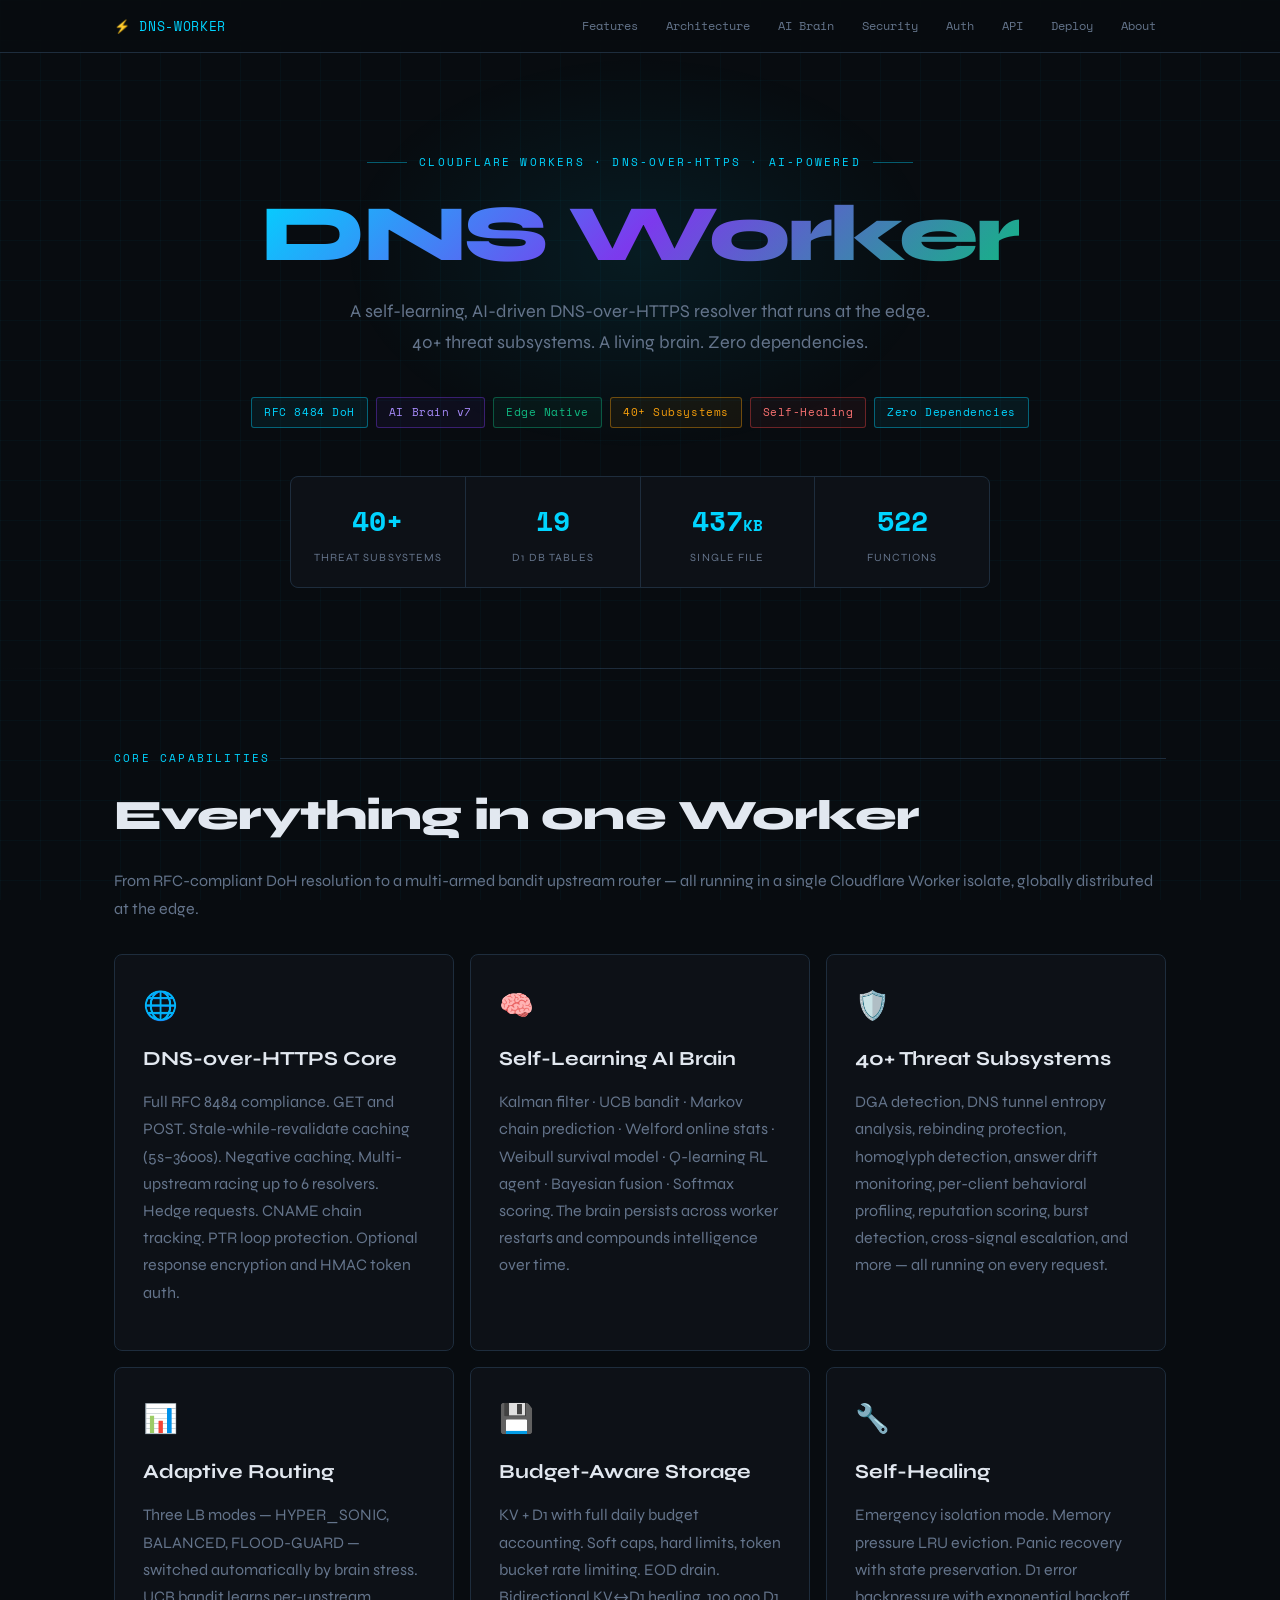
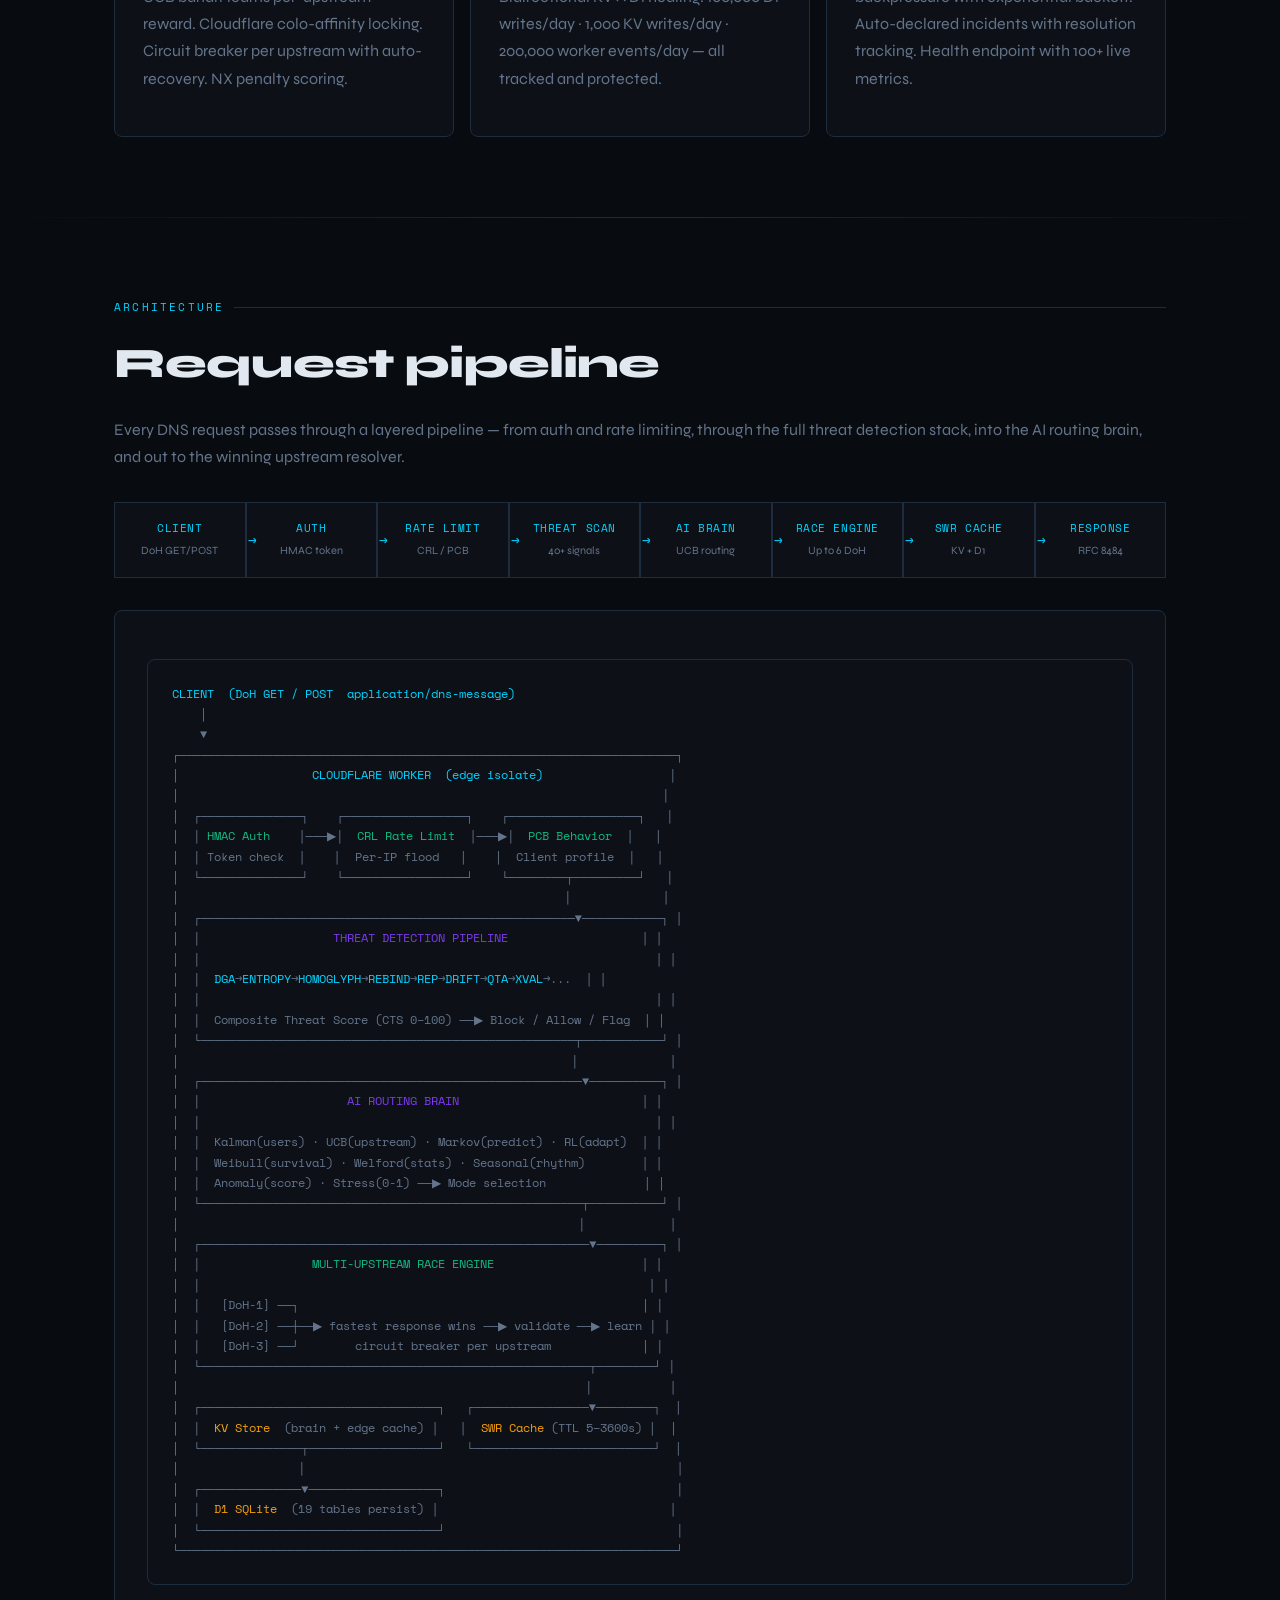
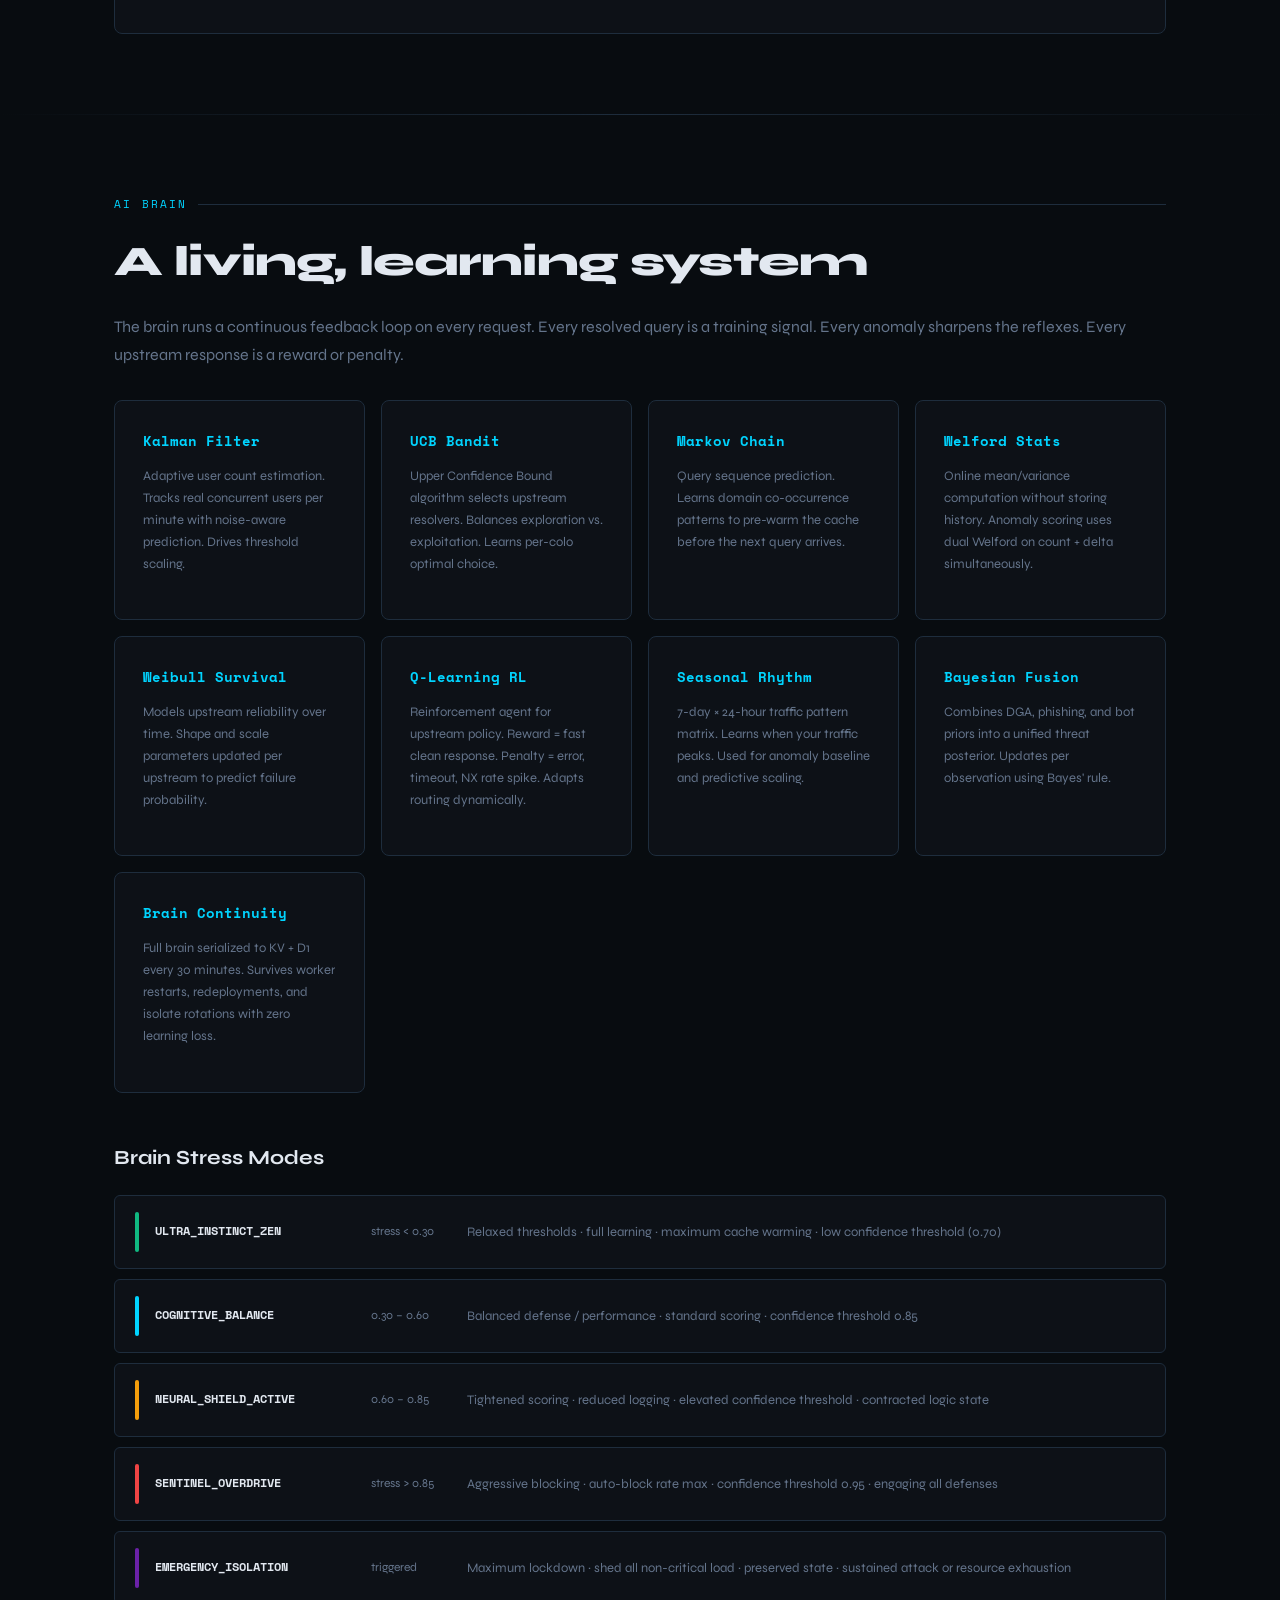
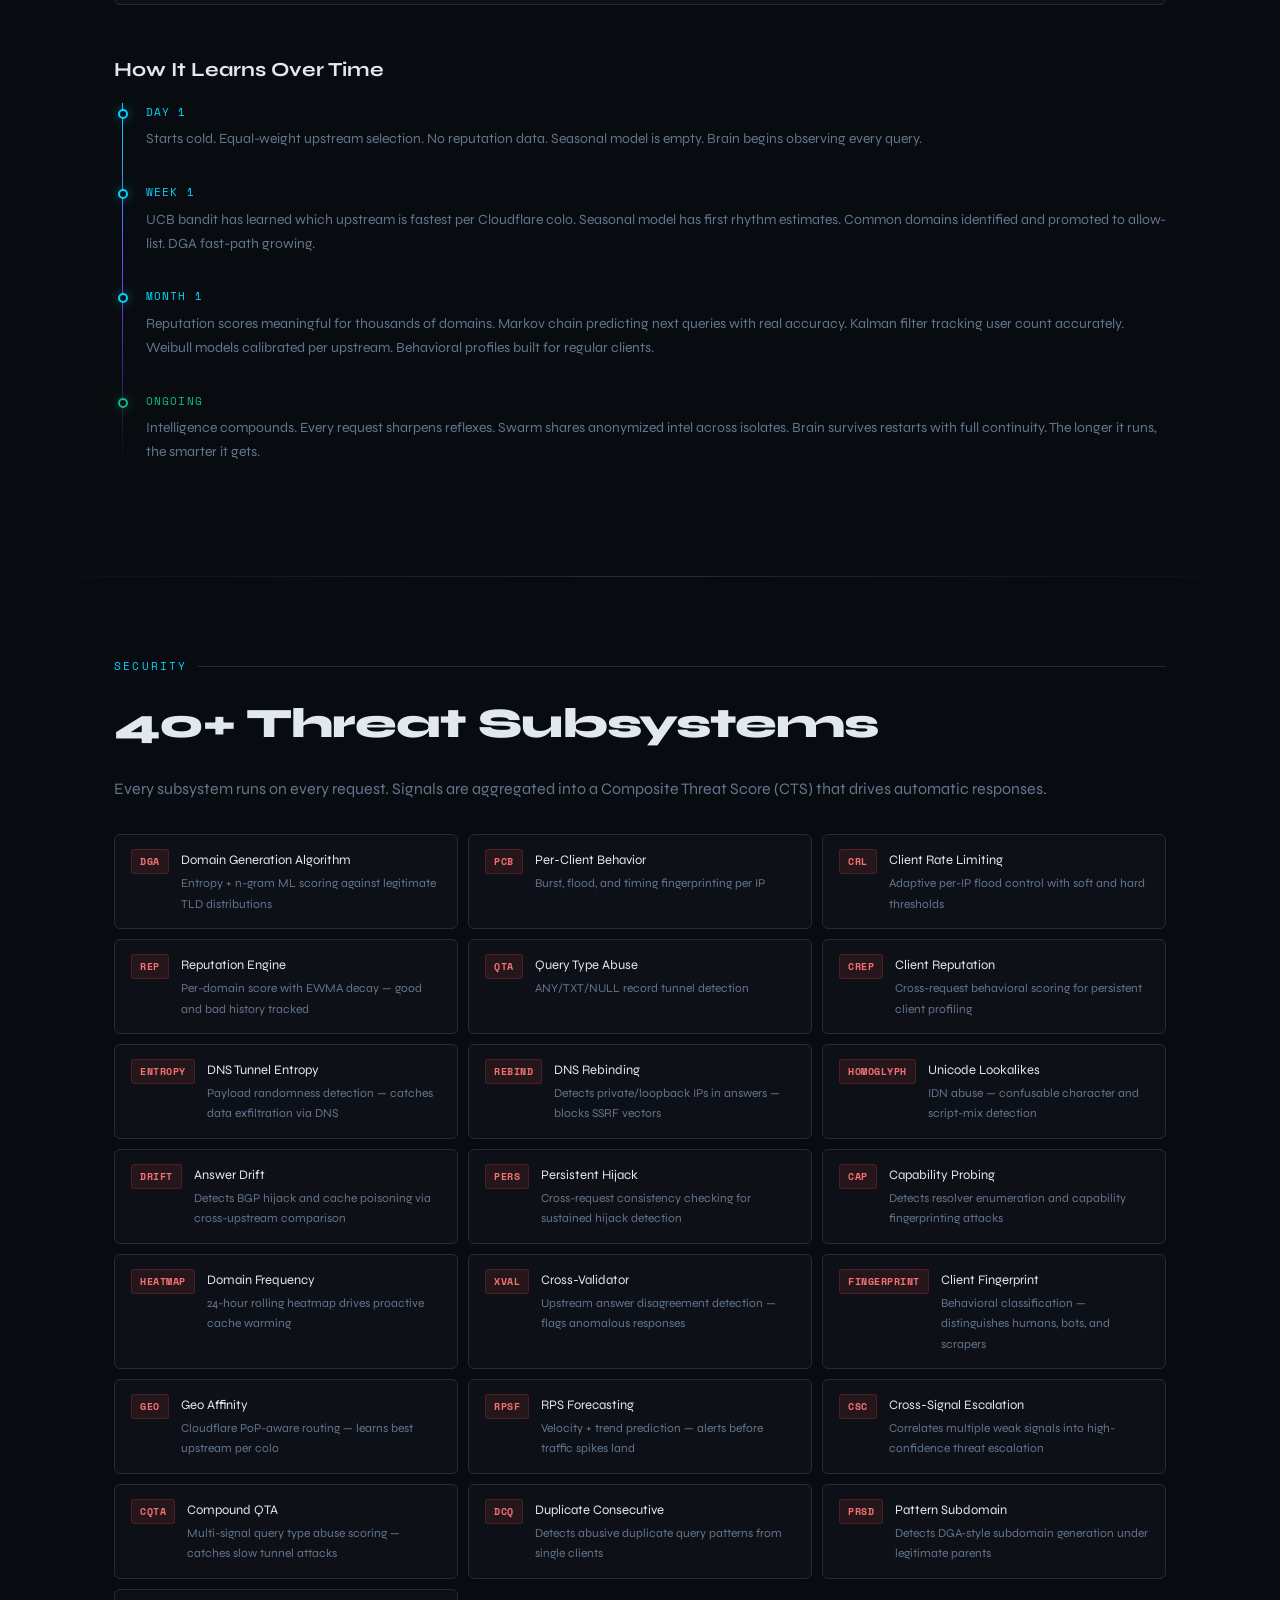
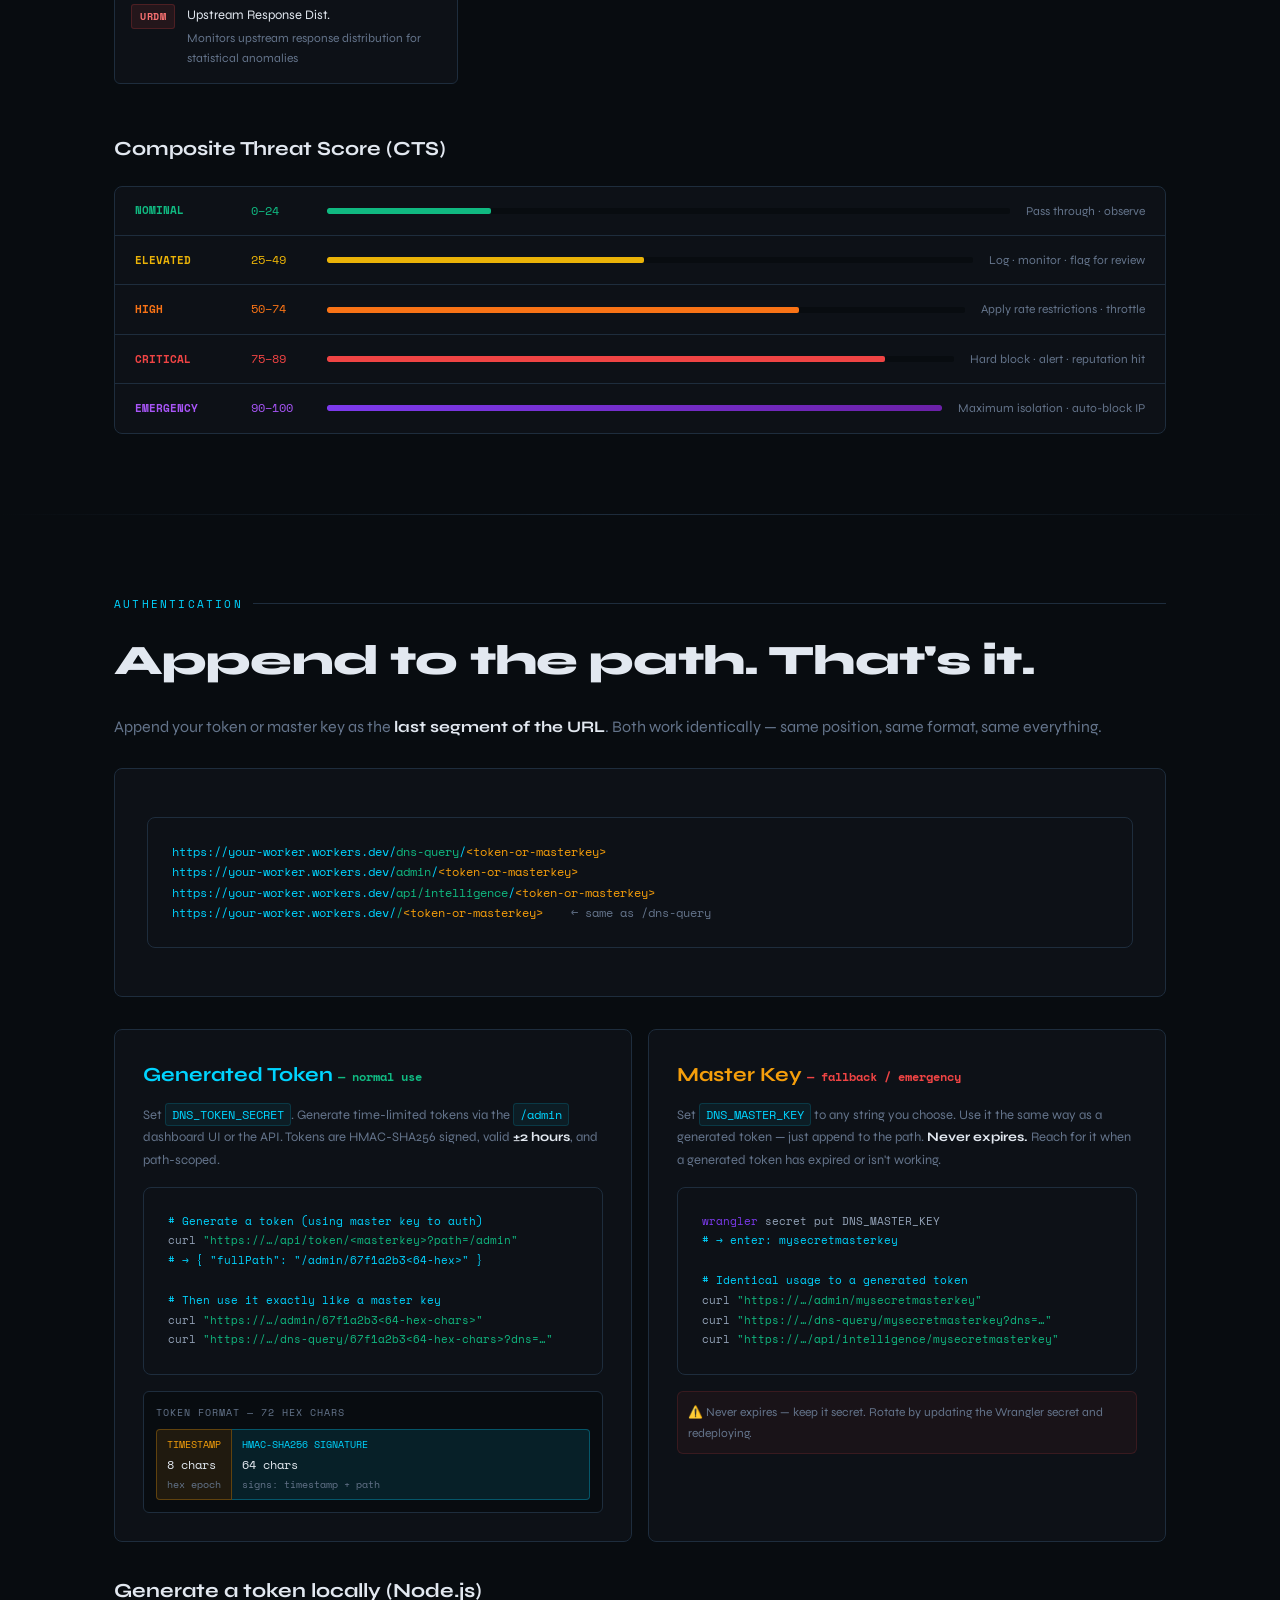
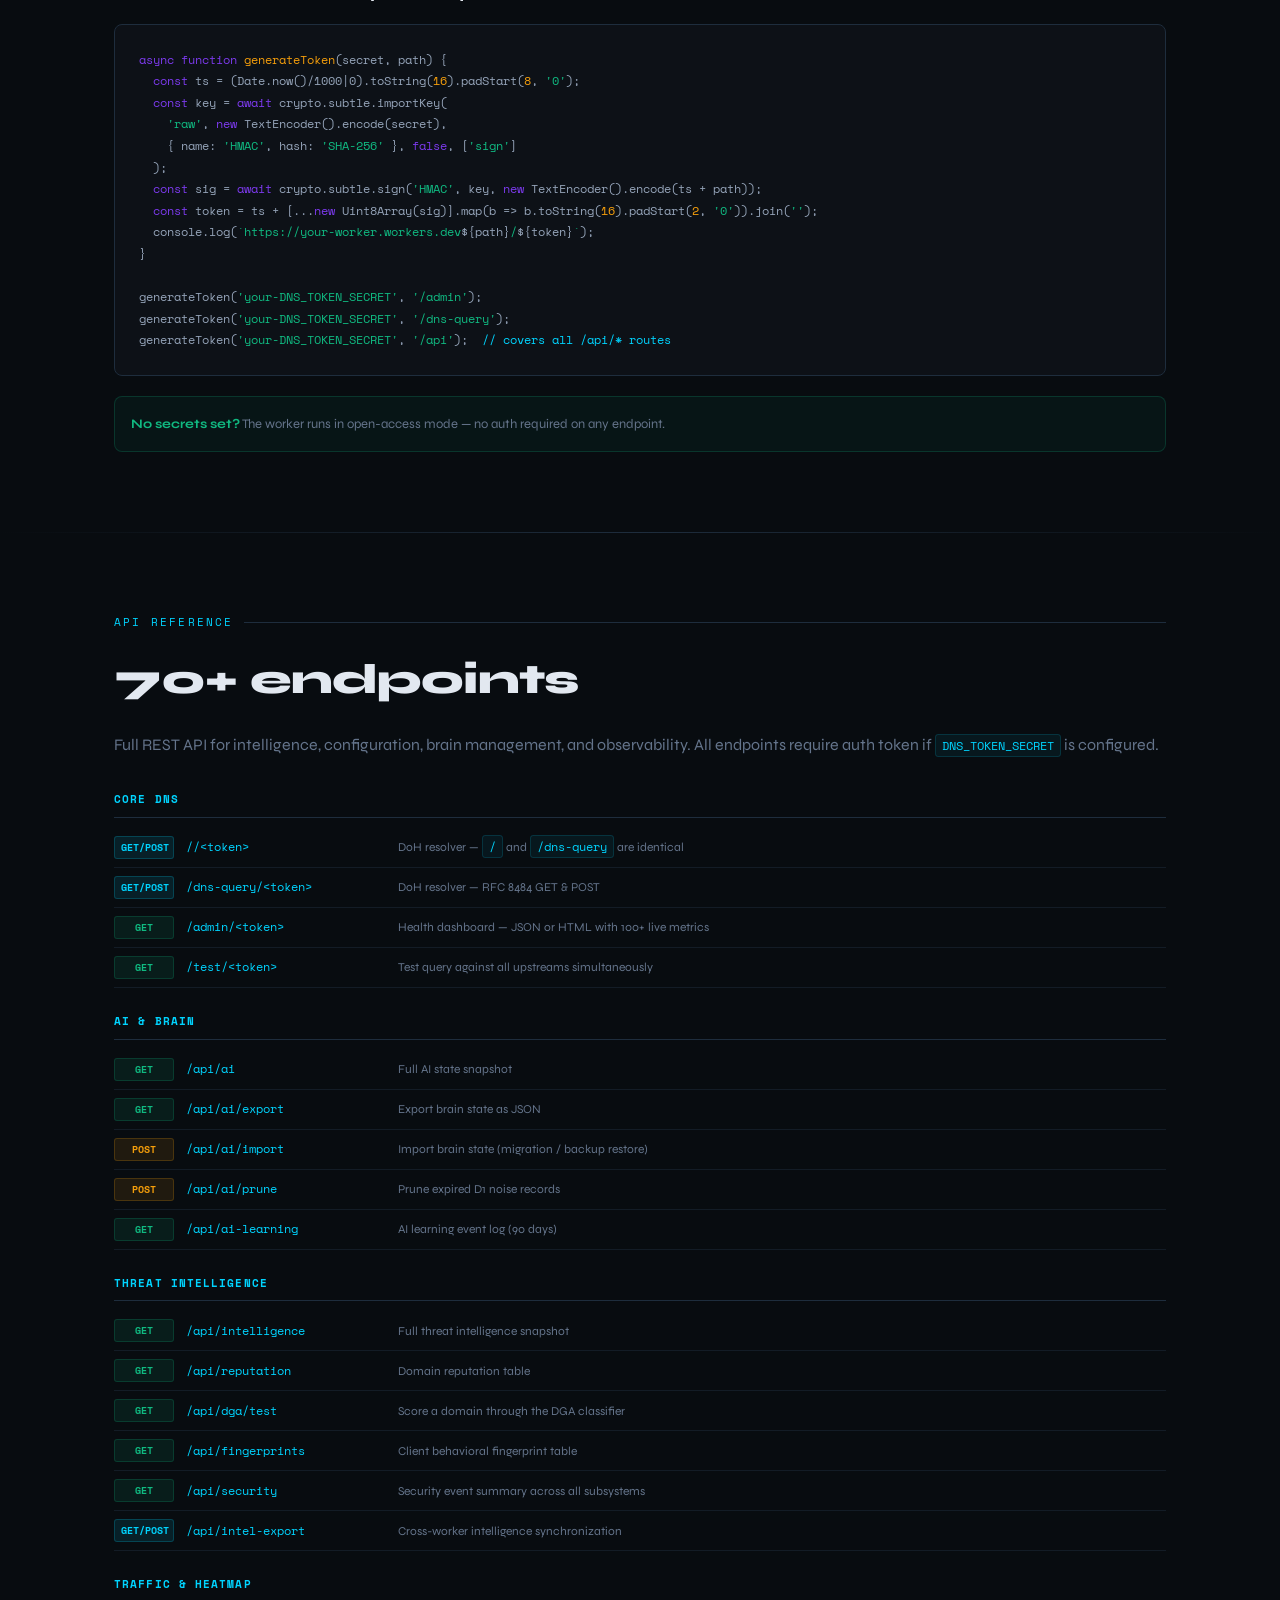
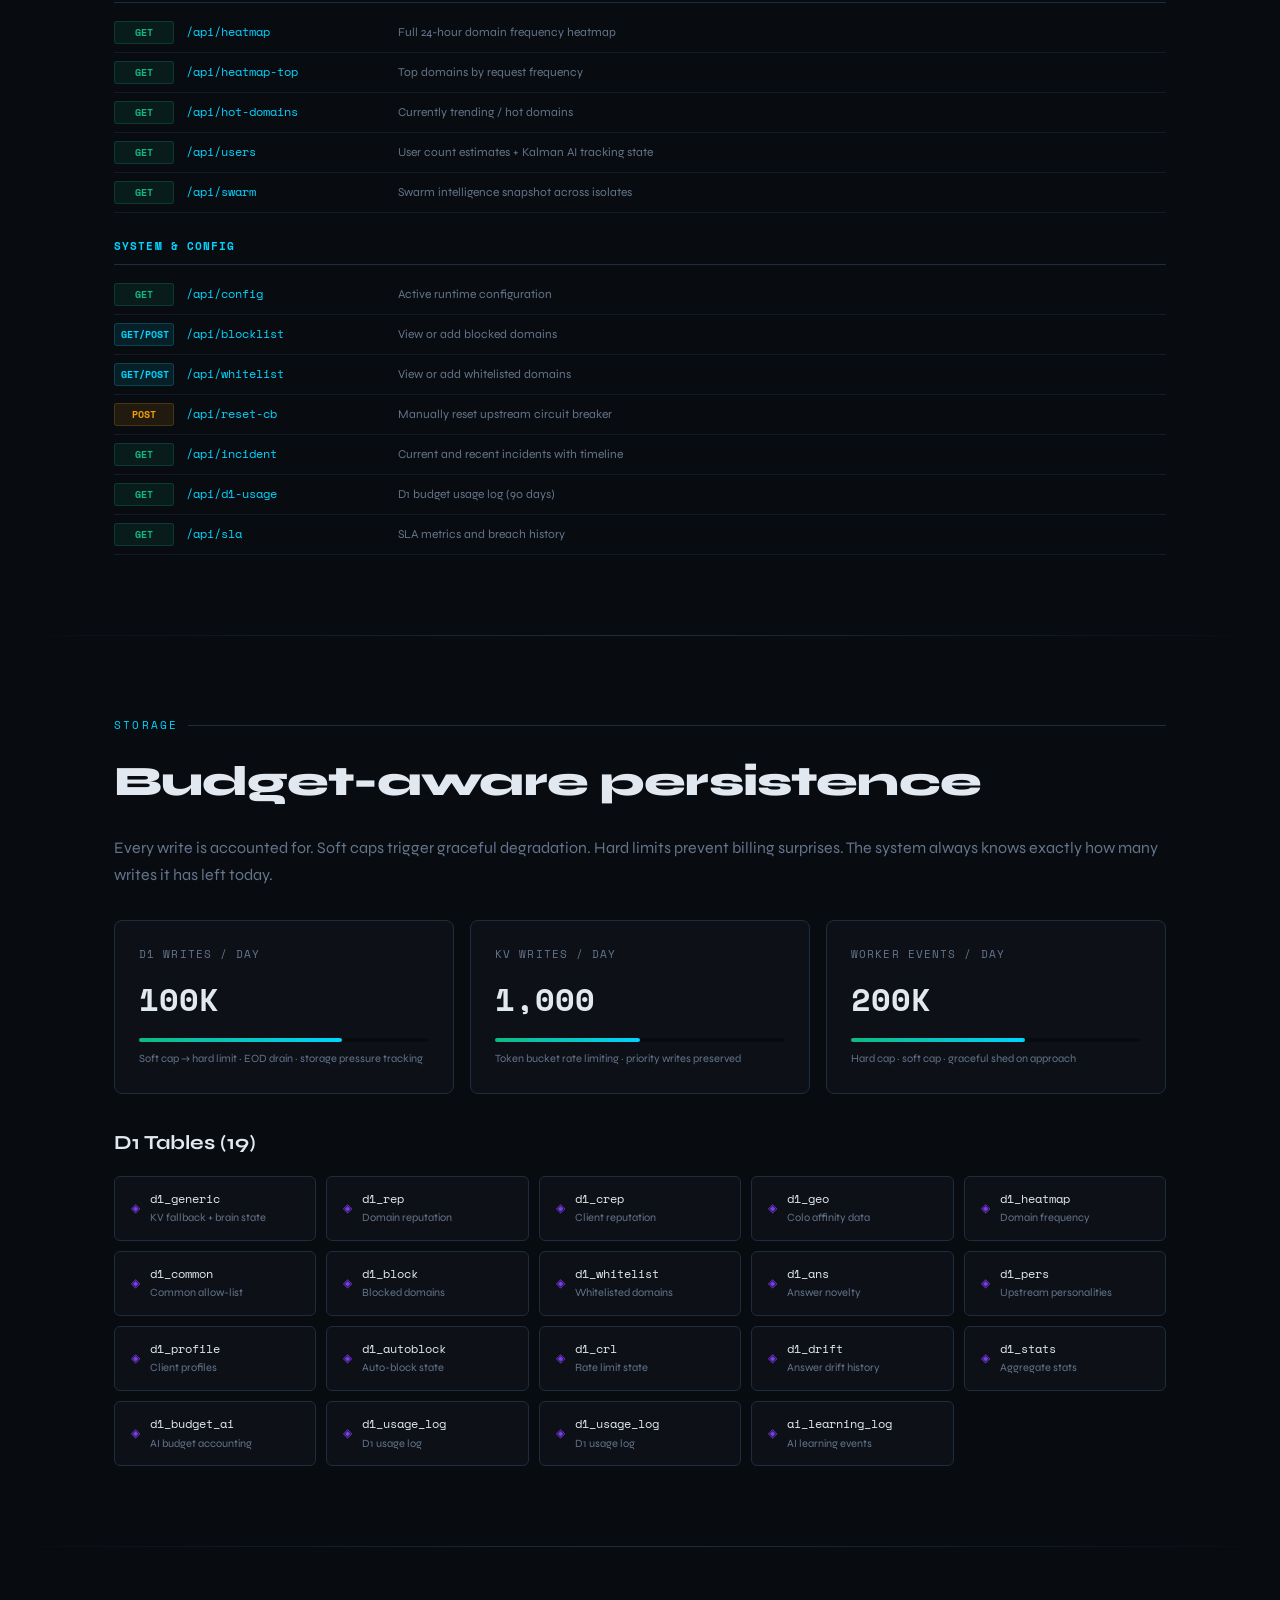
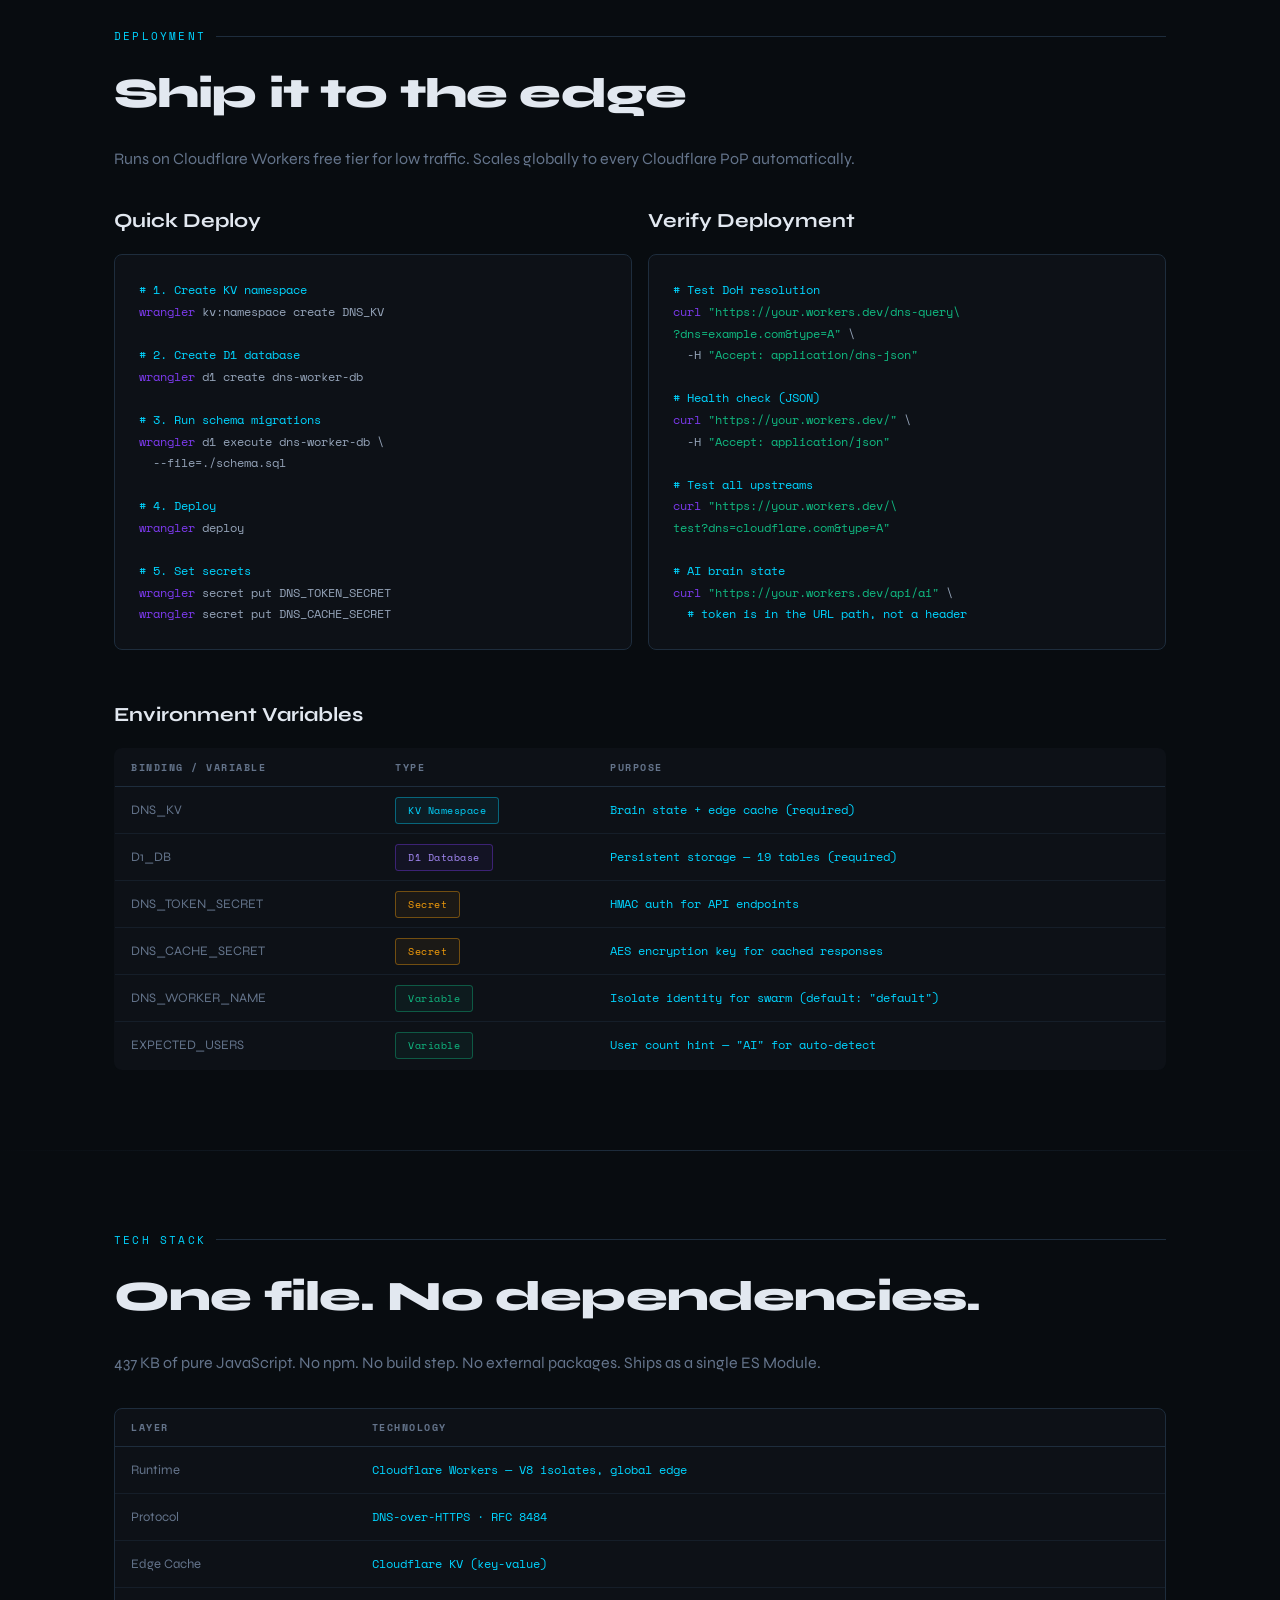
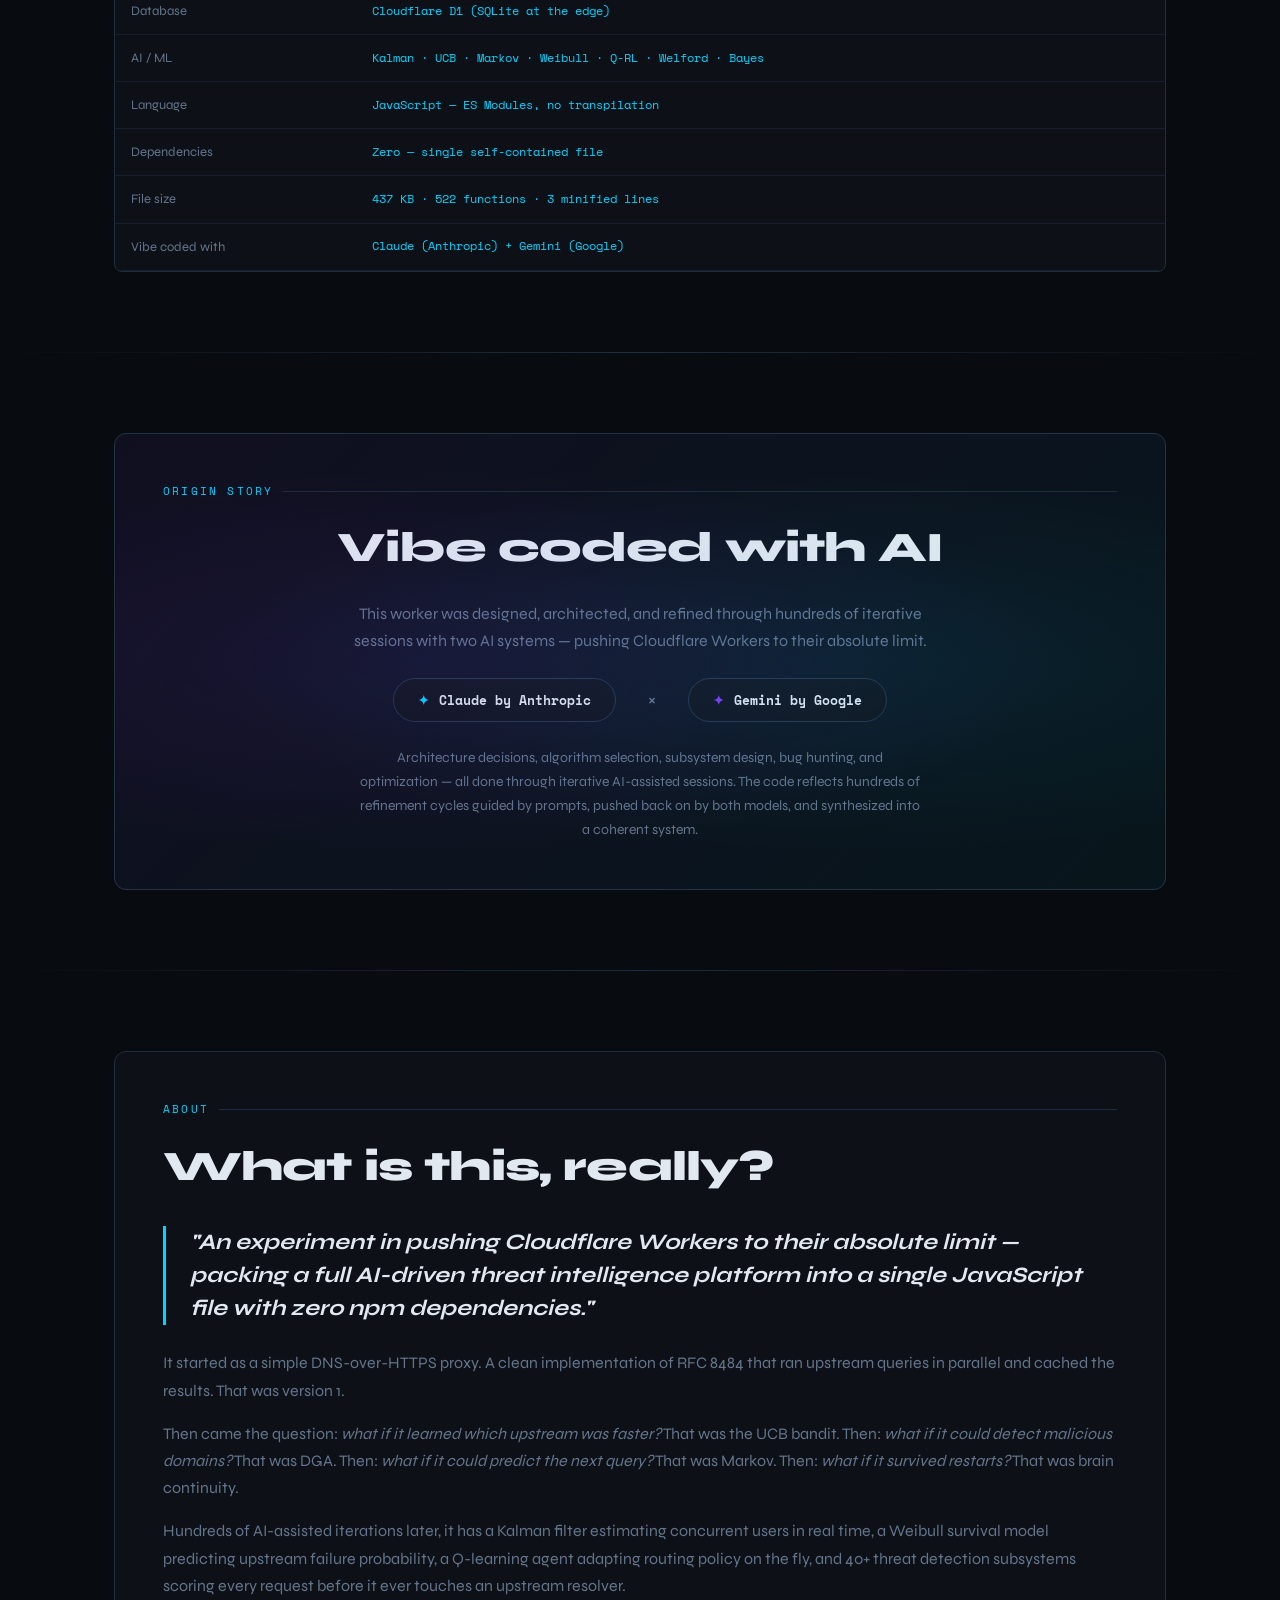
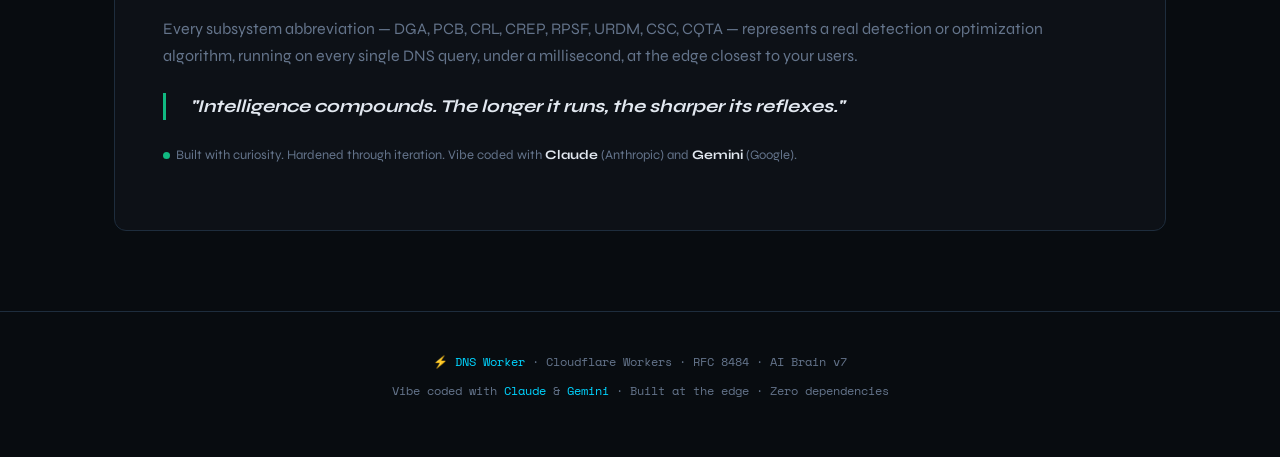
==== commit 9beb8e27: "Add files via upload" ====
--- a/amardns.html
+++ b/amardns.html
@@ -421,6 +421,7 @@
     <a class="nav-link" href="#architecture">Architecture</a>
     <a class="nav-link" href="#ai-brain">AI Brain</a>
     <a class="nav-link" href="#security">Security</a>
+    <a class="nav-link" href="#auth">Auth</a>
     <a class="nav-link" href="#api">API</a>
     <a class="nav-link" href="#deploy">Deploy</a>
     <a class="nav-link" href="#about">About</a>
@@ -783,7 +784,88 @@
 
 <div class="divider"></div>
 
-<!-- API REFERENCE -->
+<!-- AUTH -->
+<section id="auth">
+  <div class="container">
+    <div class="section-label">Authentication</div>
+    <h2>Append to the path. That's it.</h2>
+    <p>Append your token or master key as the <strong style="color:var(--text);">last segment of the URL</strong>. Both work identically — same position, same format, same everything.</p>
+
+    <div class="arch" style="margin-top:28px;margin-bottom:32px;">
+<pre class="arch-diagram"><span class="hl">https://your-worker.workers.dev/</span><span class="hl2">dns-query</span><span class="hl">/</span><span class="hl4">&lt;token-or-masterkey&gt;</span>
+<span class="hl">https://your-worker.workers.dev/</span><span class="hl2">admin</span><span class="hl">/</span><span class="hl4">&lt;token-or-masterkey&gt;</span>
+<span class="hl">https://your-worker.workers.dev/</span><span class="hl2">api/intelligence</span><span class="hl">/</span><span class="hl4">&lt;token-or-masterkey&gt;</span>
+<span class="hl">https://your-worker.workers.dev/</span><span class="hl2">/</span><span class="hl4">&lt;token-or-masterkey&gt;</span>    ← same as /dns-query</pre>
+    </div>
+
+    <div class="card-grid card-grid-2">
+      <div class="card">
+        <h3 style="color:var(--accent);">Generated Token <span style="font-size:12px;color:var(--accent3);font-family:'Space Mono',monospace;">— normal use</span></h3>
+        <p style="font-size:13px;">Set <code>DNS_TOKEN_SECRET</code>. Generate time-limited tokens via the <code>/admin</code> dashboard UI or the API. Tokens are HMAC-SHA256 signed, valid <strong style="color:var(--text);">±2 hours</strong>, and path-scoped.</p>
+<pre style="font-size:11px;margin-top:12px;"><span class="c"># Generate a token (using master key to auth)</span>
+curl <span class="s">"https://…/api/token/&lt;masterkey&gt;?path=/admin"</span>
+<span class="c"># → { "fullPath": "/admin/67f1a2b3&lt;64-hex&gt;" }</span>
+
+<span class="c"># Then use it exactly like a master key</span>
+curl <span class="s">"https://…/admin/67f1a2b3&lt;64-hex-chars&gt;"</span>
+curl <span class="s">"https://…/dns-query/67f1a2b3&lt;64-hex-chars&gt;?dns=…"</span></pre>
+        <div style="margin-top:12px;background:var(--bg);border:1px solid var(--border);border-radius:6px;padding:12px;">
+          <div style="font-family:'Space Mono',monospace;font-size:10px;color:var(--muted);margin-bottom:8px;letter-spacing:0.1em;">TOKEN FORMAT — 72 HEX CHARS</div>
+          <div style="display:flex;gap:0;font-family:'Space Mono',monospace;font-size:12px;">
+            <div style="background:rgba(245,158,11,0.1);border:1px solid rgba(245,158,11,0.3);padding:6px 10px;border-radius:4px 0 0 4px;">
+              <div style="color:var(--accent4);font-size:10px;margin-bottom:2px;">TIMESTAMP</div>
+              <div style="color:var(--text);">8 chars</div>
+              <div style="color:var(--muted);font-size:10px;">hex epoch</div>
+            </div>
+            <div style="background:rgba(0,212,255,0.1);border:1px solid rgba(0,212,255,0.3);border-left:none;padding:6px 10px;border-radius:0 4px 4px 0;flex:1;">
+              <div style="color:var(--accent);font-size:10px;margin-bottom:2px;">HMAC-SHA256 SIGNATURE</div>
+              <div style="color:var(--text);">64 chars</div>
+              <div style="color:var(--muted);font-size:10px;">signs: timestamp + path</div>
+            </div>
+          </div>
+        </div>
+      </div>
+      <div class="card">
+        <h3 style="color:var(--accent4);">Master Key <span style="font-size:12px;color:var(--danger);font-family:'Space Mono',monospace;">— fallback / emergency</span></h3>
+        <p style="font-size:13px;">Set <code>DNS_MASTER_KEY</code> to any string you choose. Use it the same way as a generated token — just append to the path. <strong style="color:var(--text);">Never expires.</strong> Reach for it when a generated token has expired or isn't working.</p>
+<pre style="font-size:11px;margin-top:12px;"><span class="k">wrangler</span> secret put DNS_MASTER_KEY
+<span class="c"># → enter: mysecretmasterkey</span>
+
+<span class="c"># Identical usage to a generated token</span>
+curl <span class="s">"https://…/admin/mysecretmasterkey"</span>
+curl <span class="s">"https://…/dns-query/mysecretmasterkey?dns=…"</span>
+curl <span class="s">"https://…/api/intelligence/mysecretmasterkey"</span></pre>
+        <div style="margin-top:12px;background:rgba(239,68,68,0.05);border:1px solid rgba(239,68,68,0.15);border-radius:6px;padding:10px;font-size:12px;color:var(--muted);">
+          ⚠️ Never expires — keep it secret. Rotate by updating the Wrangler secret and redeploying.
+        </div>
+      </div>
+    </div>
+
+    <div style="margin-top:32px;">
+      <h3 style="margin-bottom:16px;">Generate a token locally (Node.js)</h3>
+<pre style="font-size:12px;"><span class="k">async function</span> <span class="n">generateToken</span>(secret, path) {
+  <span class="k">const</span> ts = (Date.now()/1000|0).toString(<span class="n">16</span>).padStart(<span class="n">8</span>, <span class="s">'0'</span>);
+  <span class="k">const</span> key = <span class="k">await</span> crypto.subtle.importKey(
+    <span class="s">'raw'</span>, <span class="k">new</span> TextEncoder().encode(secret),
+    { name: <span class="s">'HMAC'</span>, hash: <span class="s">'SHA-256'</span> }, <span class="k">false</span>, [<span class="s">'sign'</span>]
+  );
+  <span class="k">const</span> sig = <span class="k">await</span> crypto.subtle.sign(<span class="s">'HMAC'</span>, key, <span class="k">new</span> TextEncoder().encode(ts + path));
+  <span class="k">const</span> token = ts + [...<span class="k">new</span> Uint8Array(sig)].map(b => b.toString(<span class="n">16</span>).padStart(<span class="n">2</span>, <span class="s">'0'</span>)).join(<span class="s">''</span>);
+  console.log(<span class="s">`https://your-worker.workers.dev</span>${path}<span class="s">/</span>${token}<span class="s">`</span>);
+}
+
+generateToken(<span class="s">'your-DNS_TOKEN_SECRET'</span>, <span class="s">'/admin'</span>);
+generateToken(<span class="s">'your-DNS_TOKEN_SECRET'</span>, <span class="s">'/dns-query'</span>);
+generateToken(<span class="s">'your-DNS_TOKEN_SECRET'</span>, <span class="s">'/api'</span>);  <span class="c">// covers all /api/* routes</span></pre>
+    </div>
+
+    <div style="margin-top:20px;background:rgba(16,185,129,0.05);border:1px solid rgba(16,185,129,0.2);border-radius:8px;padding:16px;font-size:13px;color:var(--muted);">
+      <strong style="color:var(--accent3);">No secrets set?</strong> The worker runs in open-access mode — no auth required on any endpoint.
+    </div>
+  </div>
+</section>
+
+<div class="divider"></div>
 <section id="api">
   <div class="container">
     <div class="section-label">API Reference</div>
@@ -793,9 +875,10 @@
     <div class="routes-section" style="margin-top:32px;">
       <div class="route-group">
         <h4>Core DNS</h4>
-        <div class="route-item"><span class="route-method method-both">GET/POST</span><span class="route-path">/dns-query</span><span class="route-desc">DoH resolver — RFC 8484</span></div>
-        <div class="route-item"><span class="route-method method-get">GET</span><span class="route-path">/</span><span class="route-desc">Health dashboard — JSON or HTML with 100+ live metrics</span></div>
-        <div class="route-item"><span class="route-method method-get">GET</span><span class="route-path">/test</span><span class="route-desc">Test query against all upstreams simultaneously</span></div>
+        <div class="route-item"><span class="route-method method-both">GET/POST</span><span class="route-path">//&lt;token&gt;</span><span class="route-desc">DoH resolver — <code>/</code> and <code>/dns-query</code> are identical</span></div>
+        <div class="route-item"><span class="route-method method-both">GET/POST</span><span class="route-path">/dns-query/&lt;token&gt;</span><span class="route-desc">DoH resolver — RFC 8484 GET &amp; POST</span></div>
+        <div class="route-item"><span class="route-method method-get">GET</span><span class="route-path">/admin/&lt;token&gt;</span><span class="route-desc">Health dashboard — JSON or HTML with 100+ live metrics</span></div>
+        <div class="route-item"><span class="route-method method-get">GET</span><span class="route-path">/test/&lt;token&gt;</span><span class="route-desc">Test query against all upstreams simultaneously</span></div>
       </div>
       <div class="route-group">
         <h4>AI & Brain</h4>
@@ -926,7 +1009,7 @@
         <h3 style="margin-bottom:16px;">Verify Deployment</h3>
 <pre><span class="c"># Test DoH resolution</span>
 <span class="k">curl</span> <span class="s">"https://your.workers.dev/dns-query\
-?name=example.com&type=A"</span> \
+?dns=example.com&type=A"</span> \
   -H <span class="s">"Accept: application/dns-json"</span>
 
 <span class="c"># Health check (JSON)</span>
@@ -935,11 +1018,11 @@
 
 <span class="c"># Test all upstreams</span>
 <span class="k">curl</span> <span class="s">"https://your.workers.dev/\
-test?name=cloudflare.com&type=A"</span>
+test?dns=cloudflare.com&type=A"</span>
 
 <span class="c"># AI brain state</span>
 <span class="k">curl</span> <span class="s">"https://your.workers.dev/api/ai"</span> \
-  -H <span class="s">"Authorization: Bearer &lt;token&gt;"</span></pre>
+  <span class="c"># token is in the URL path, not a header</span></pre>
       </div>
     </div>
 
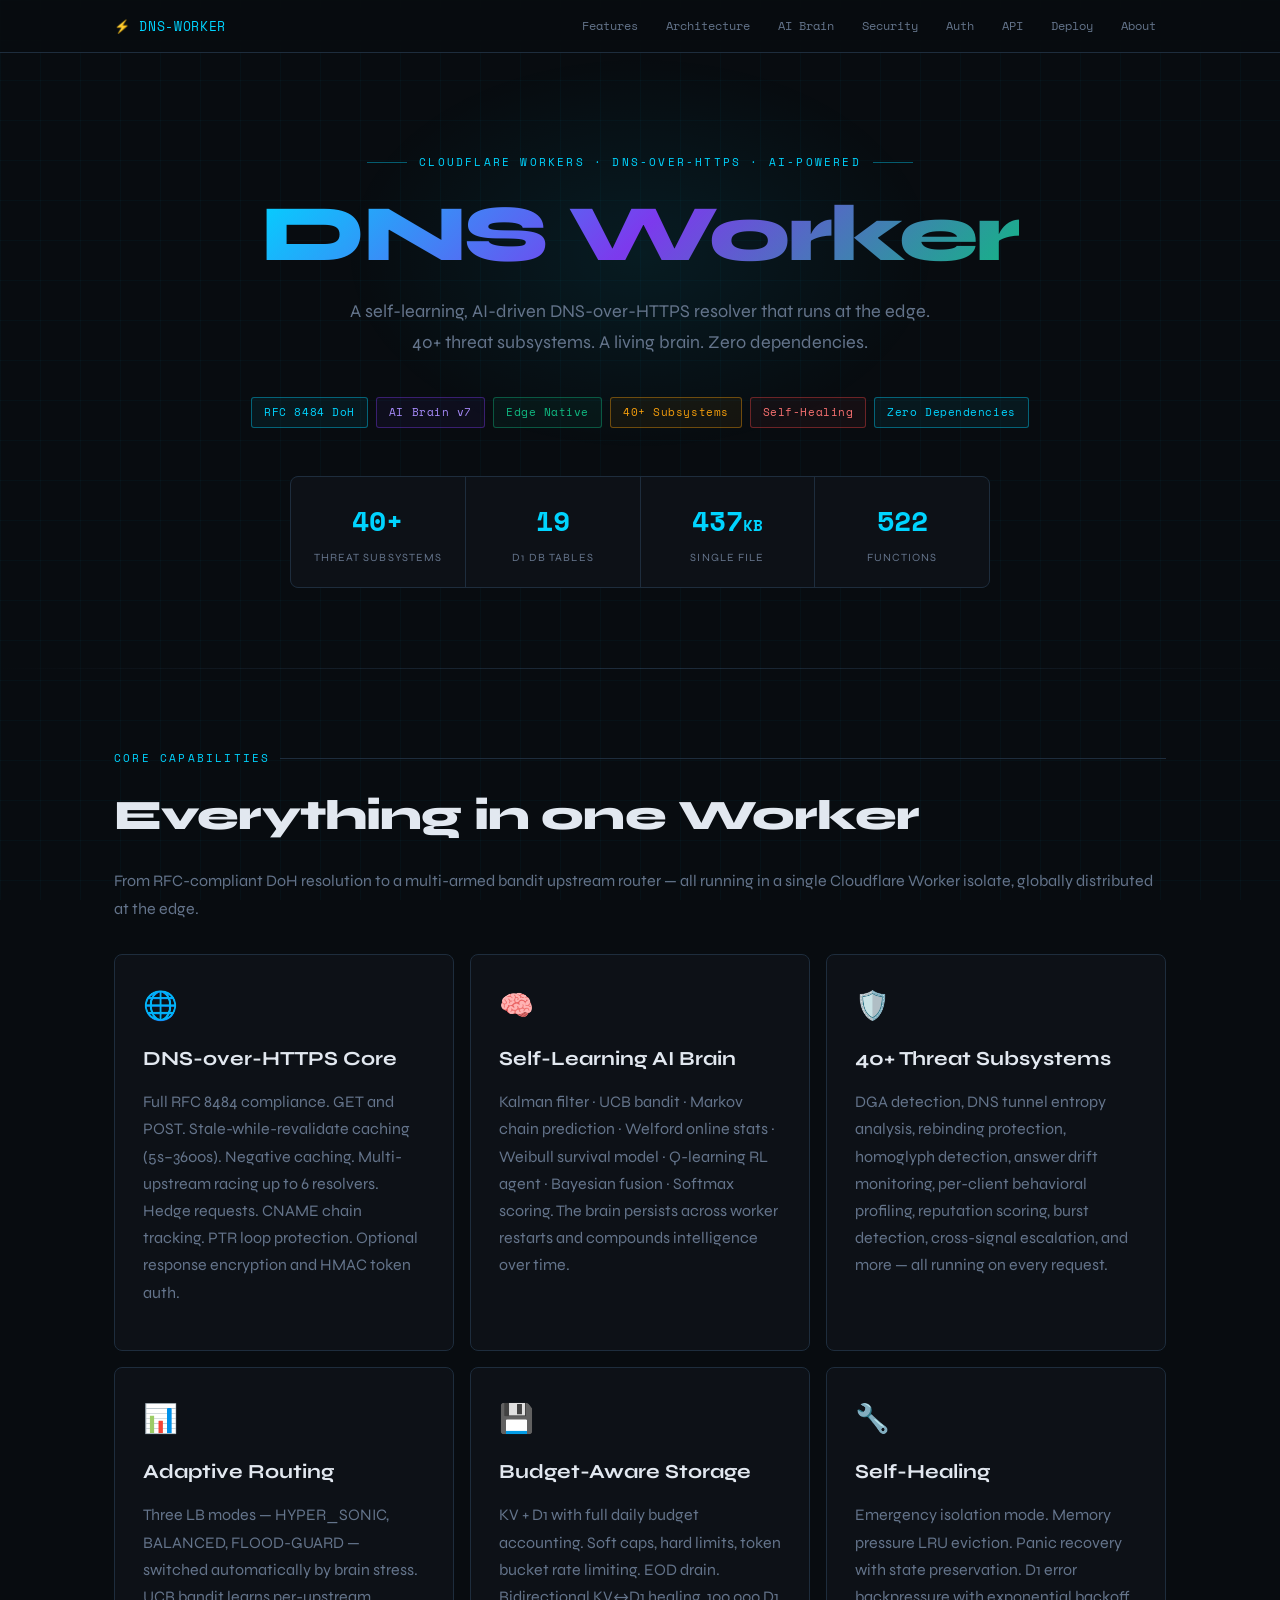
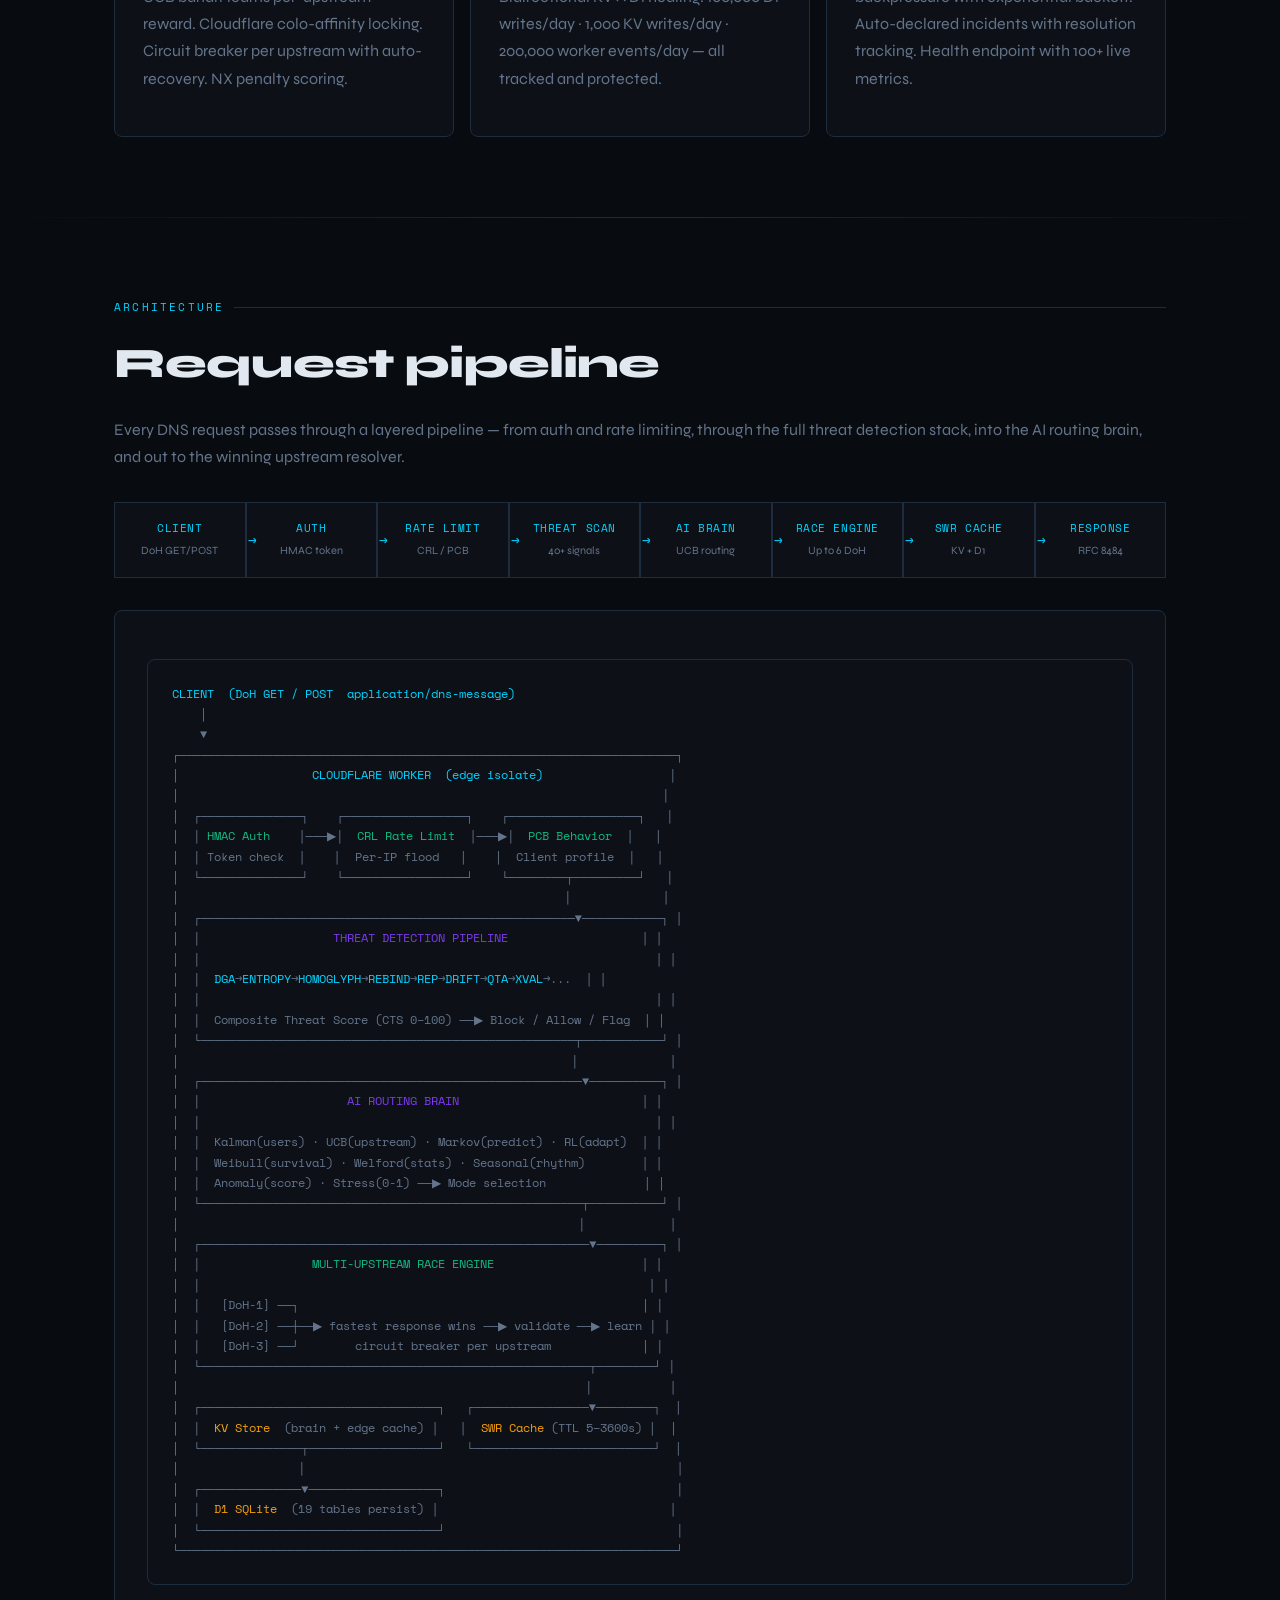
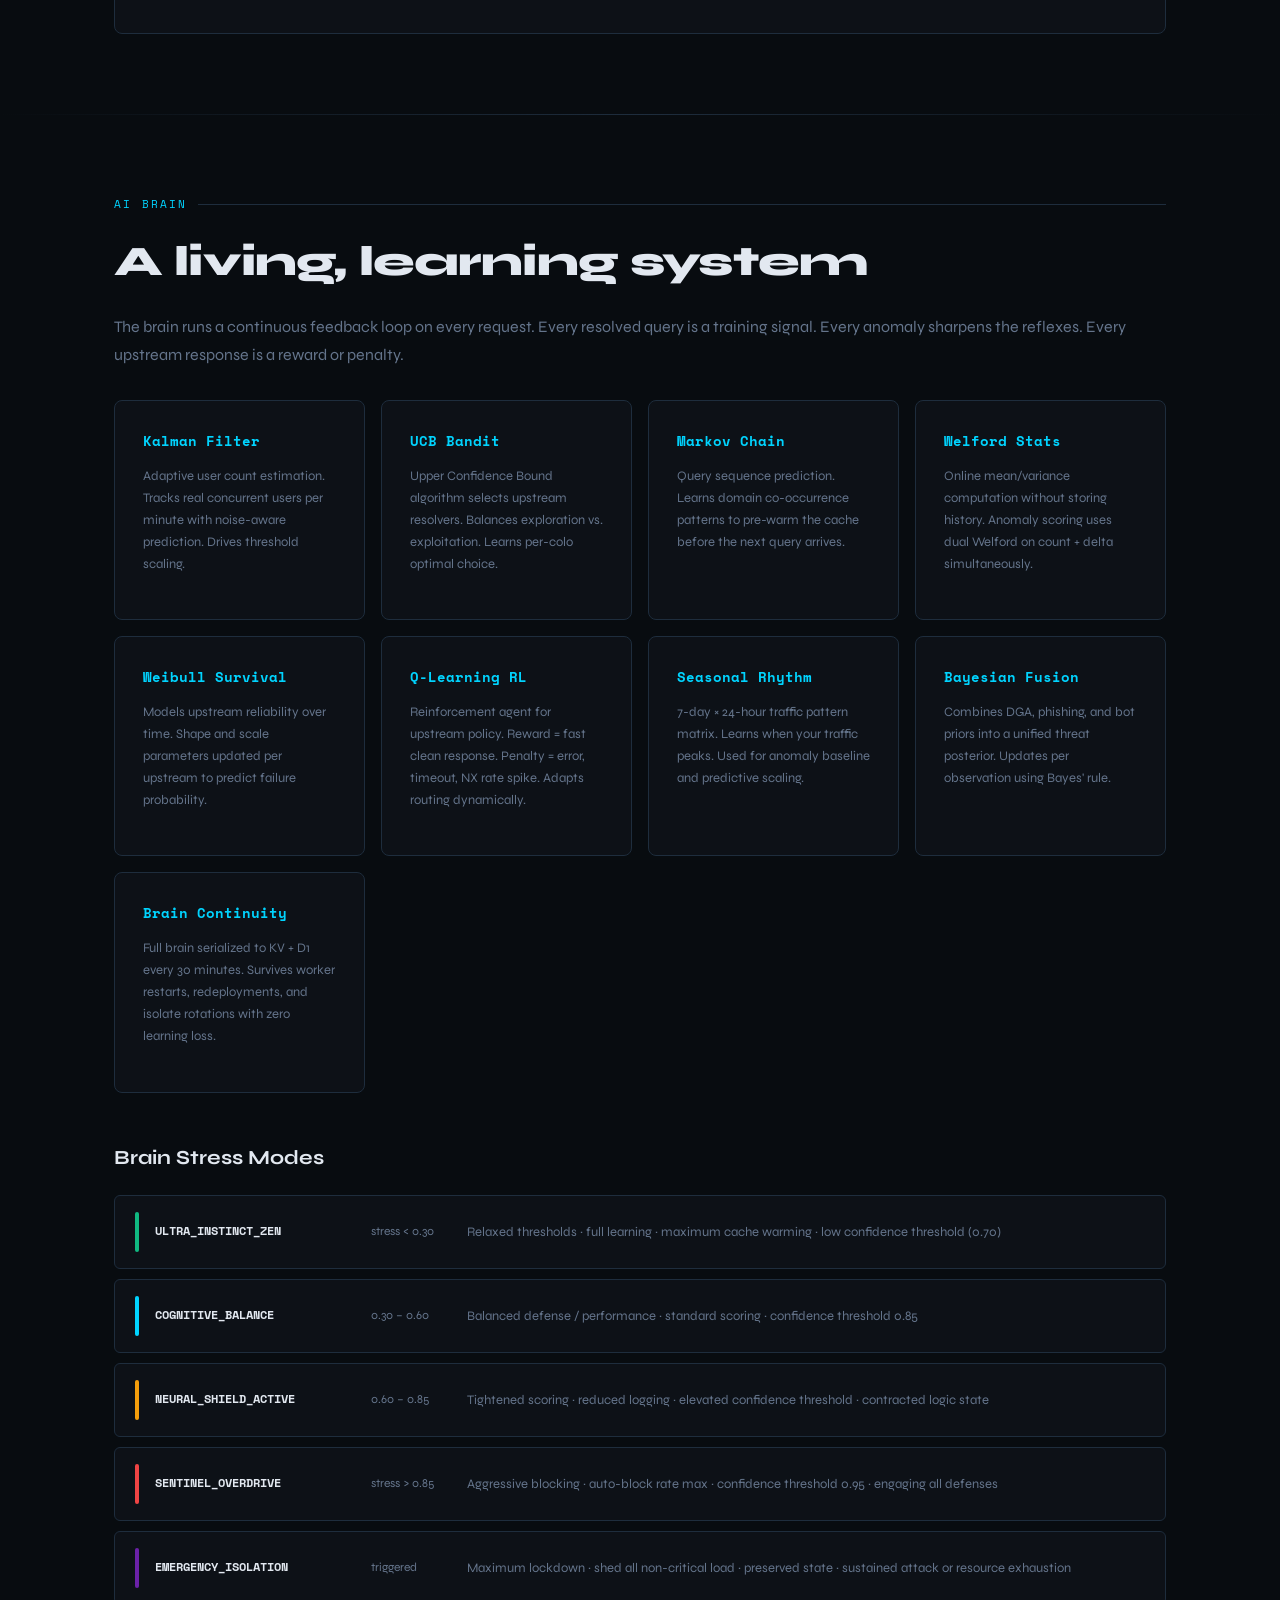
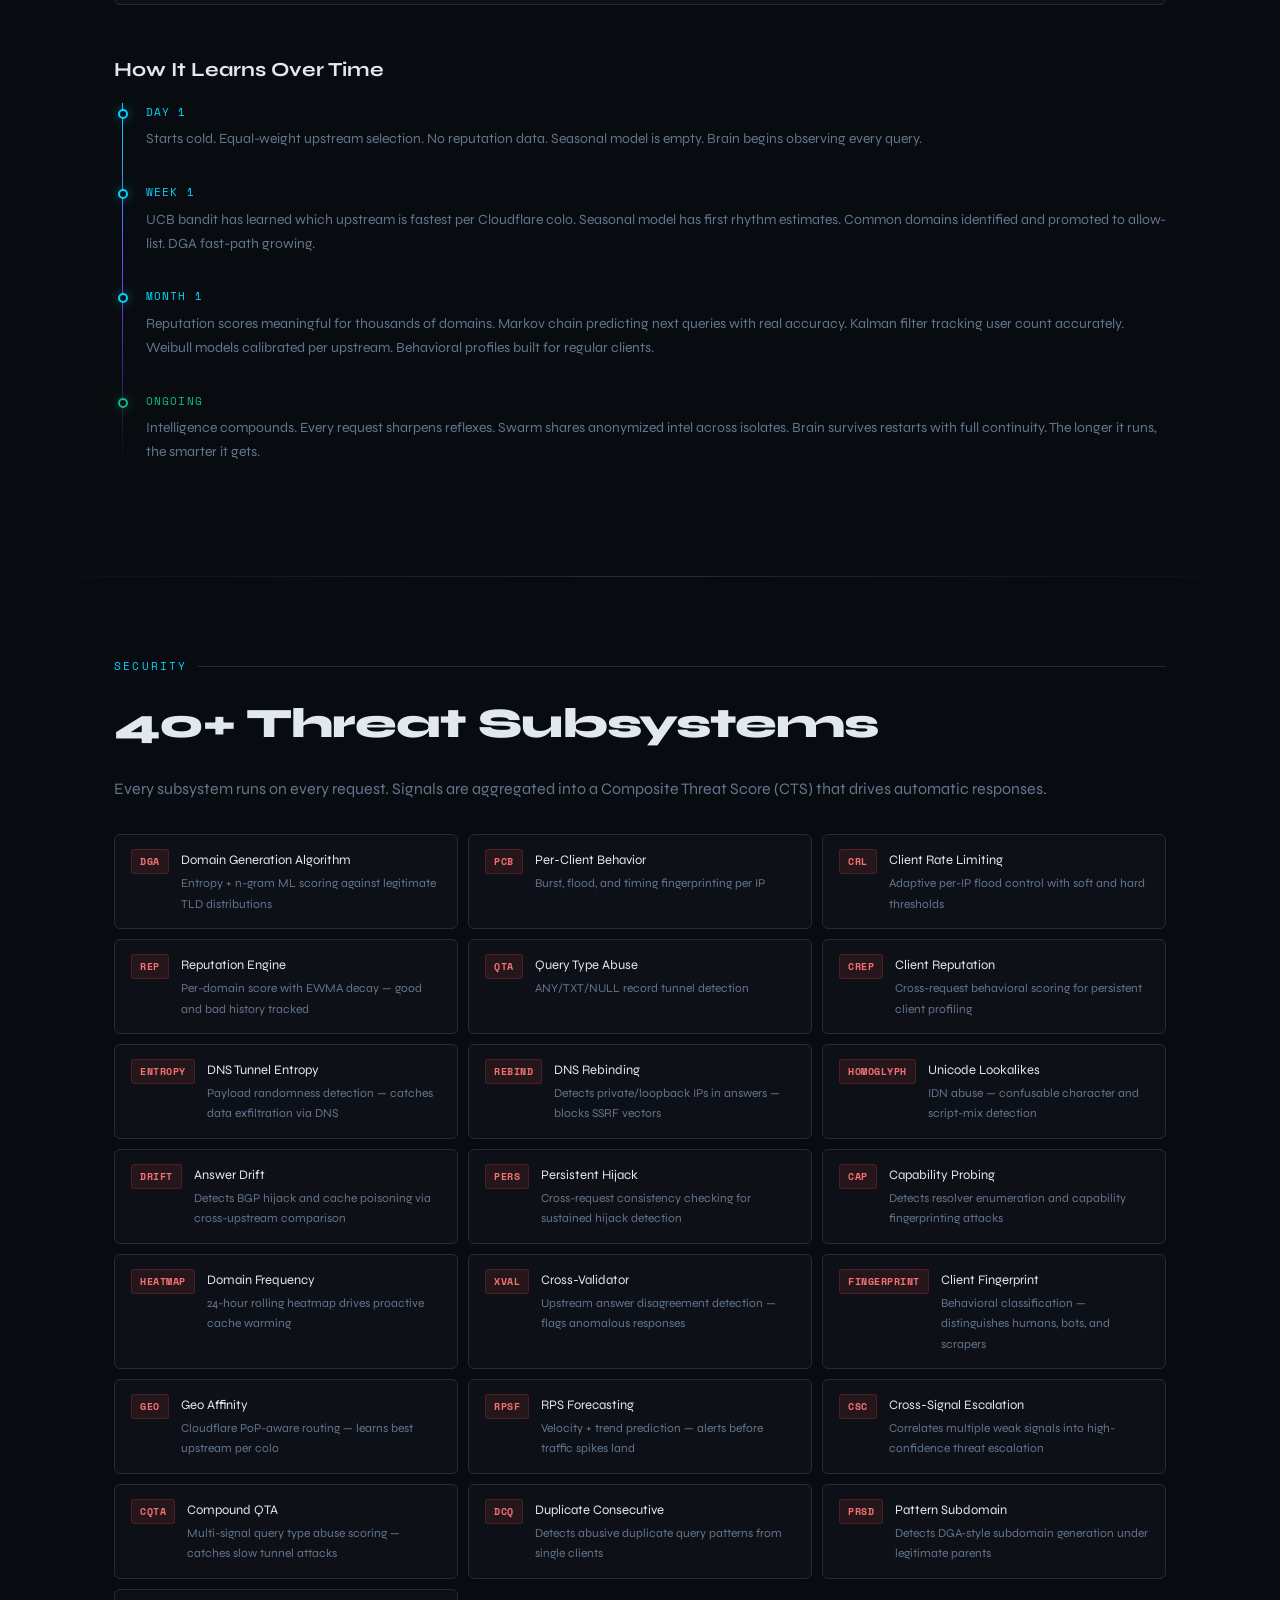
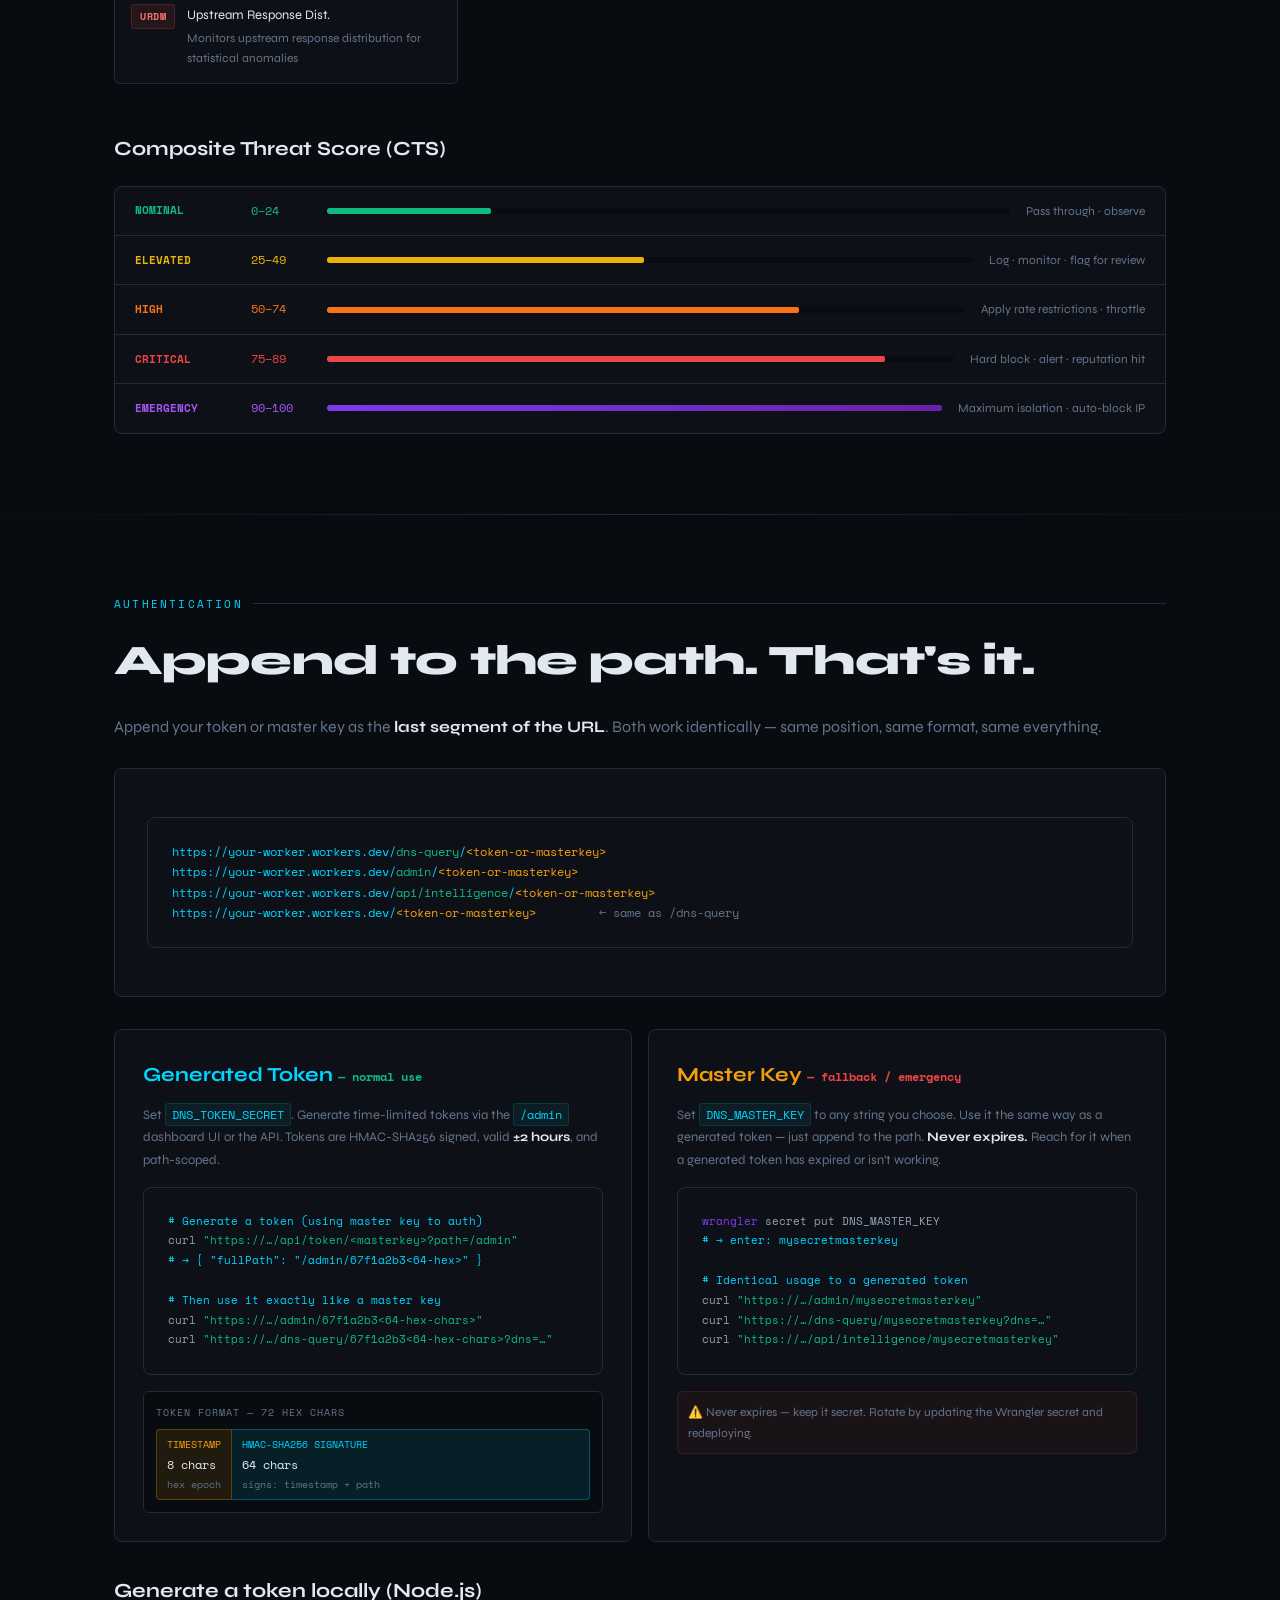
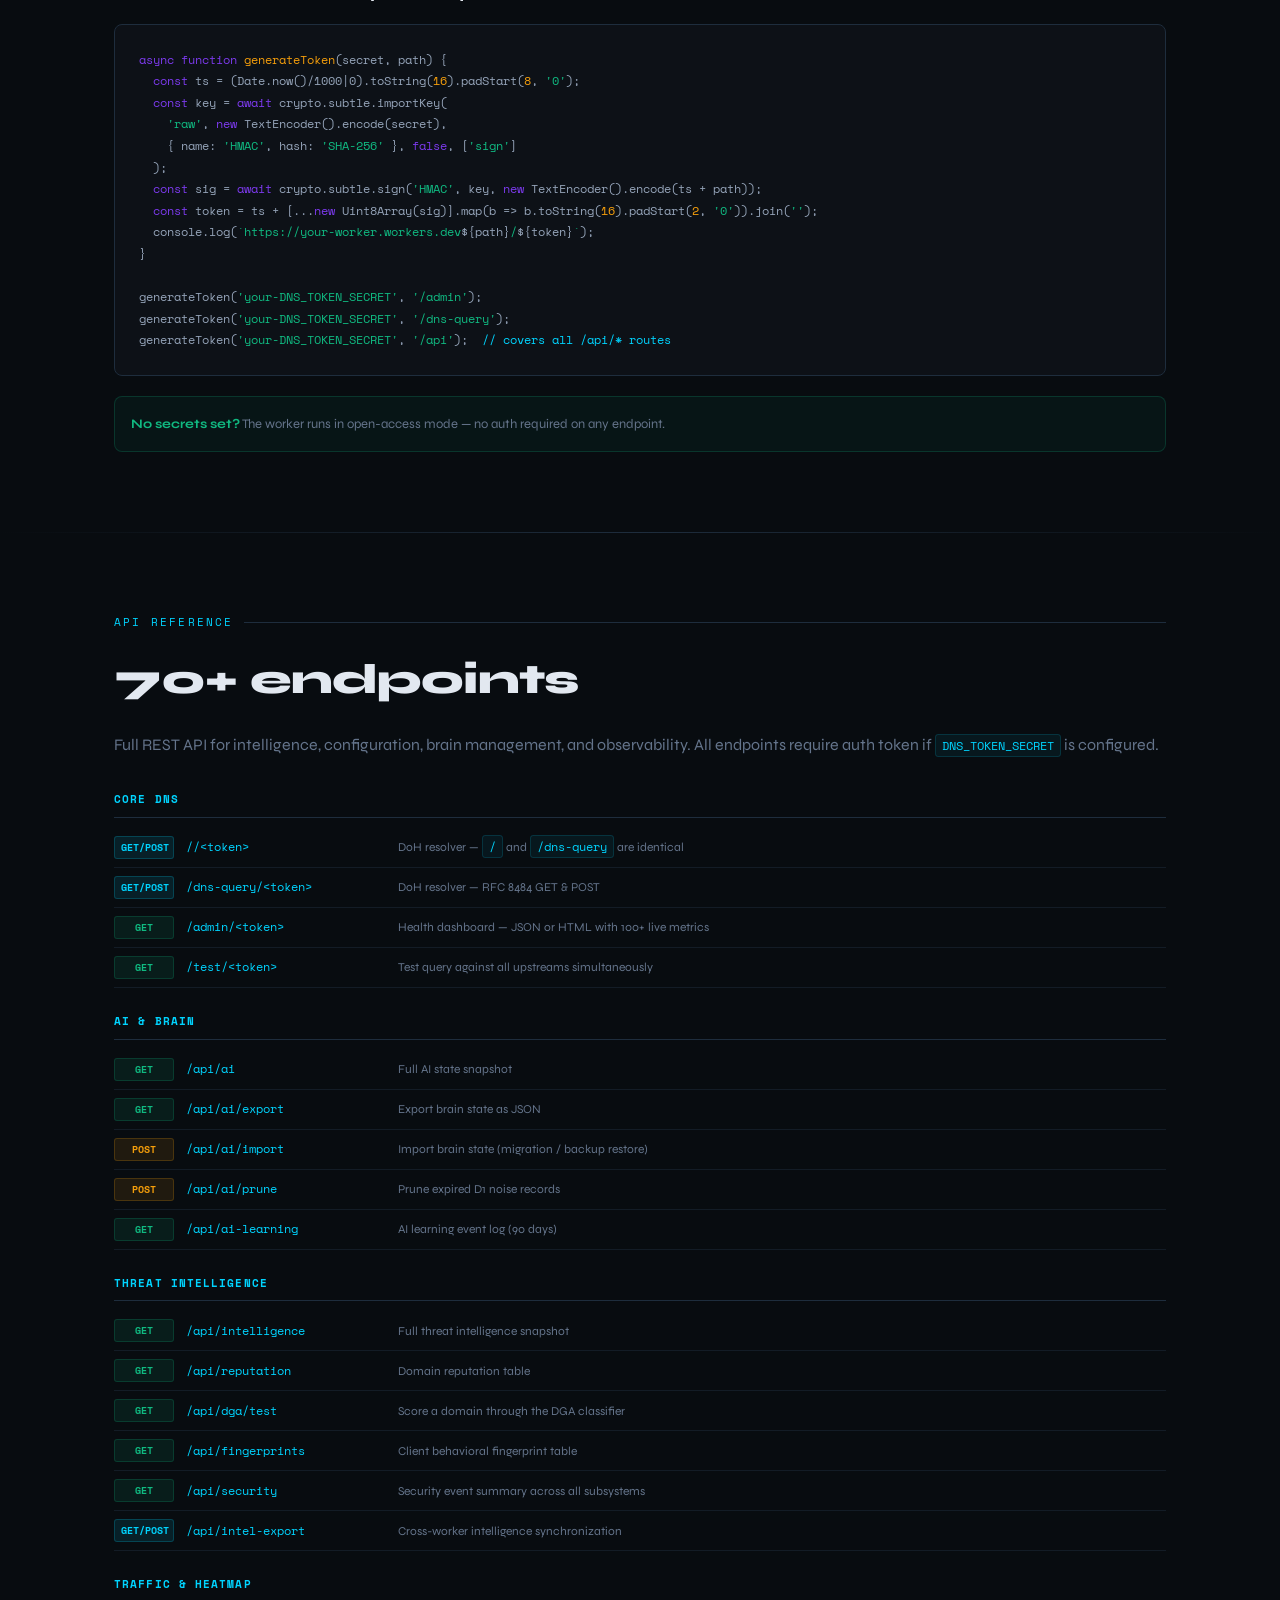
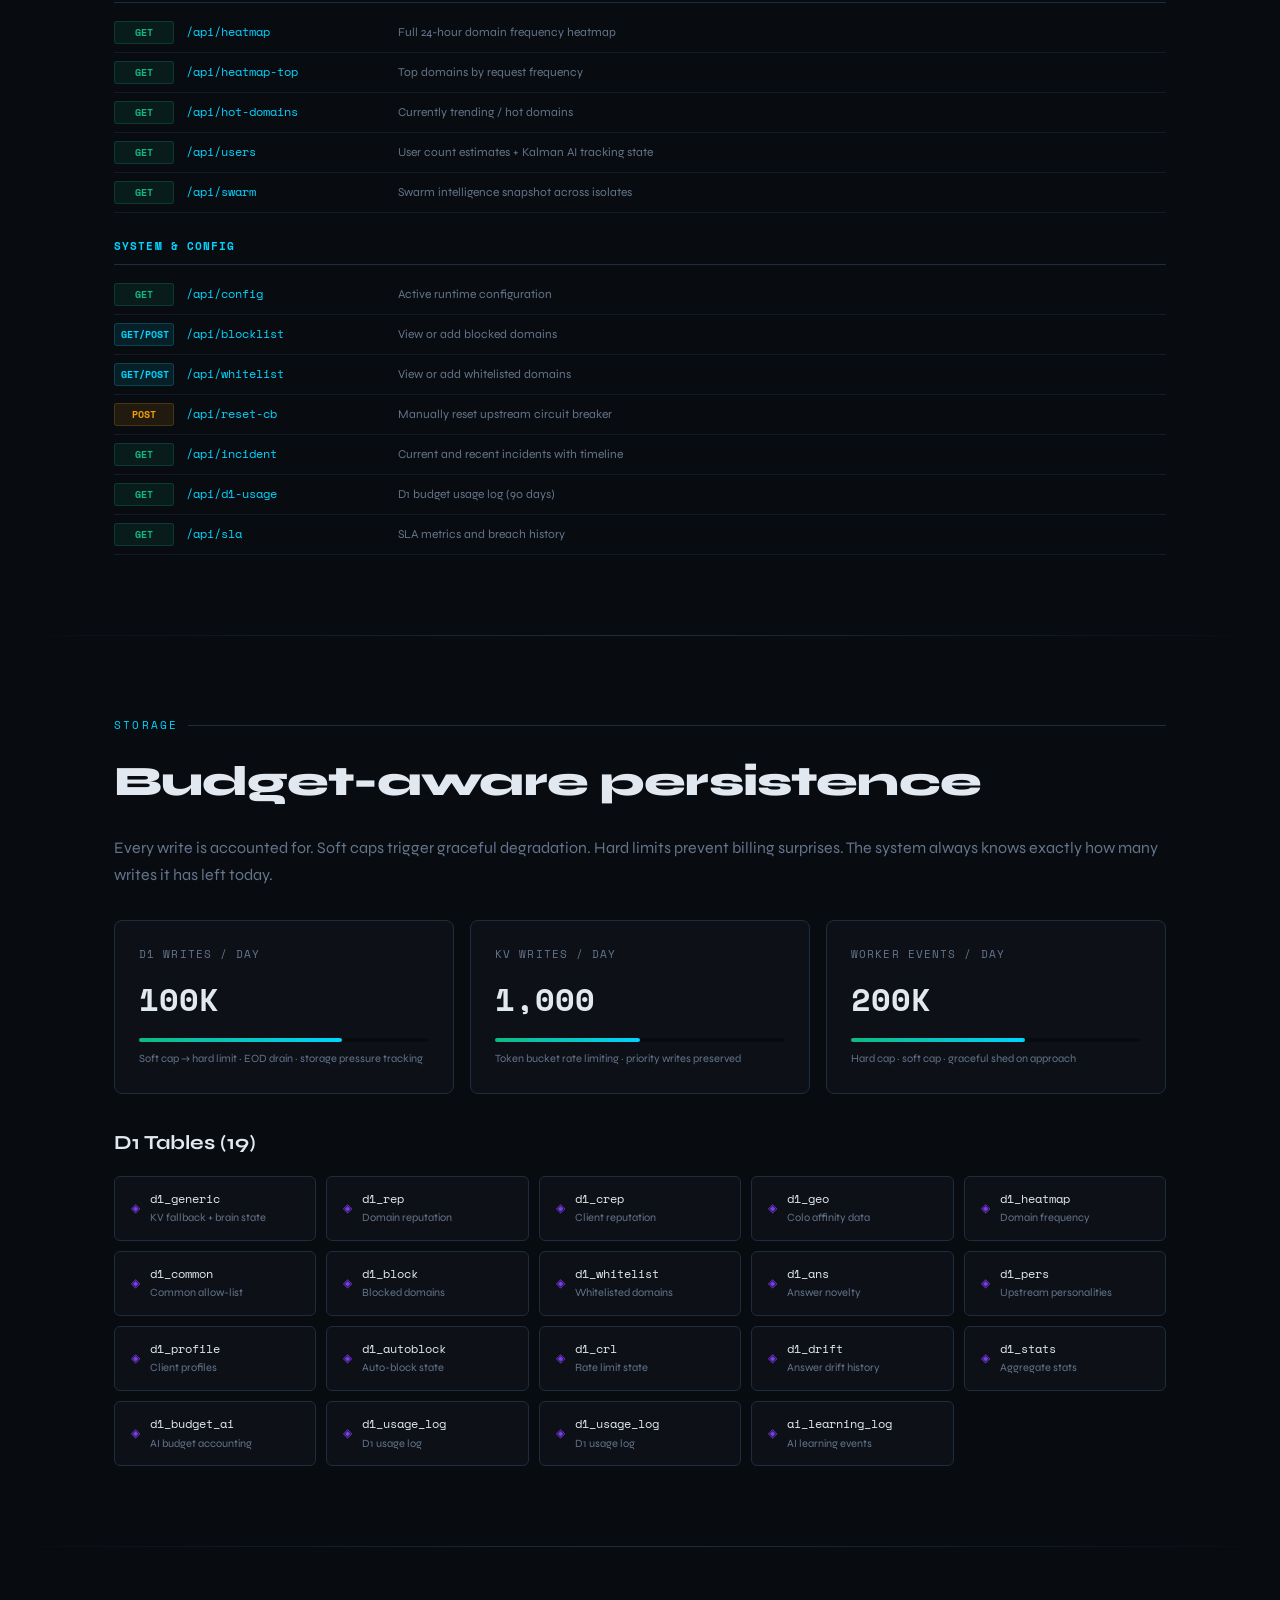
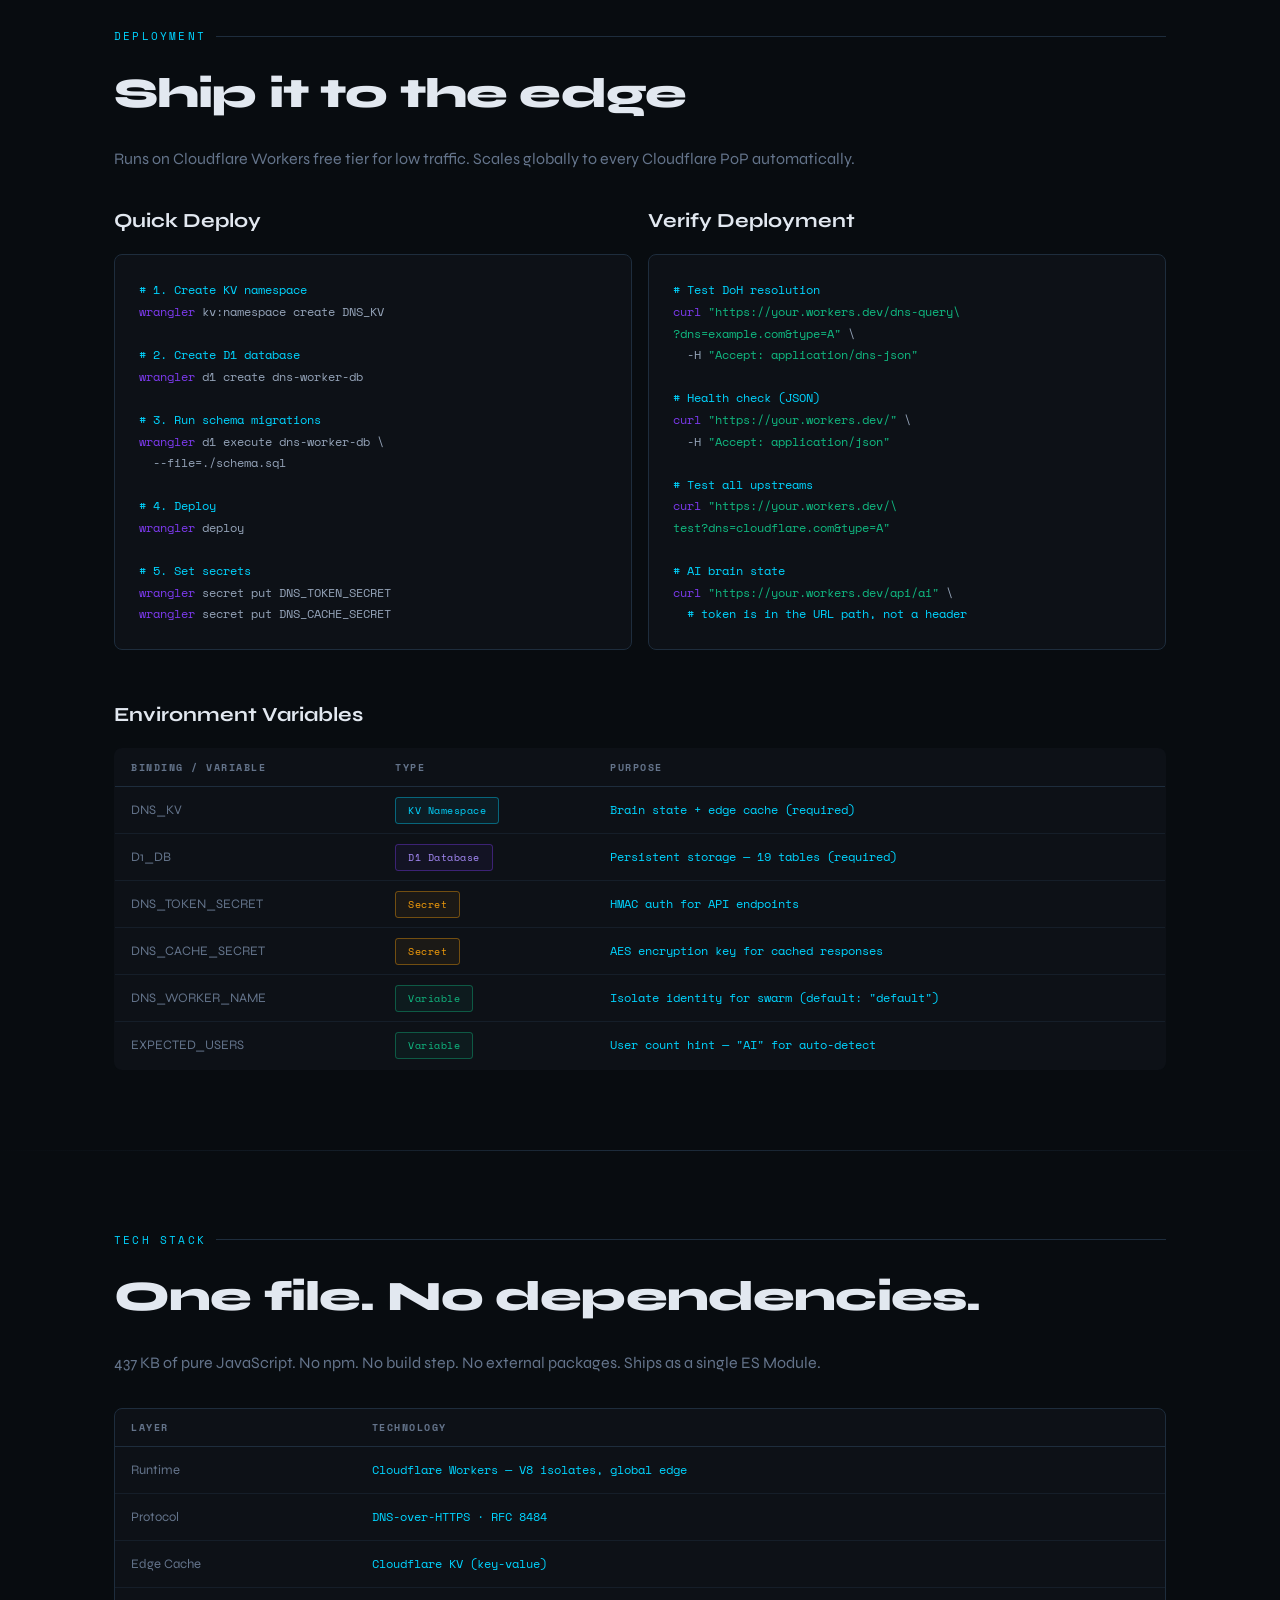
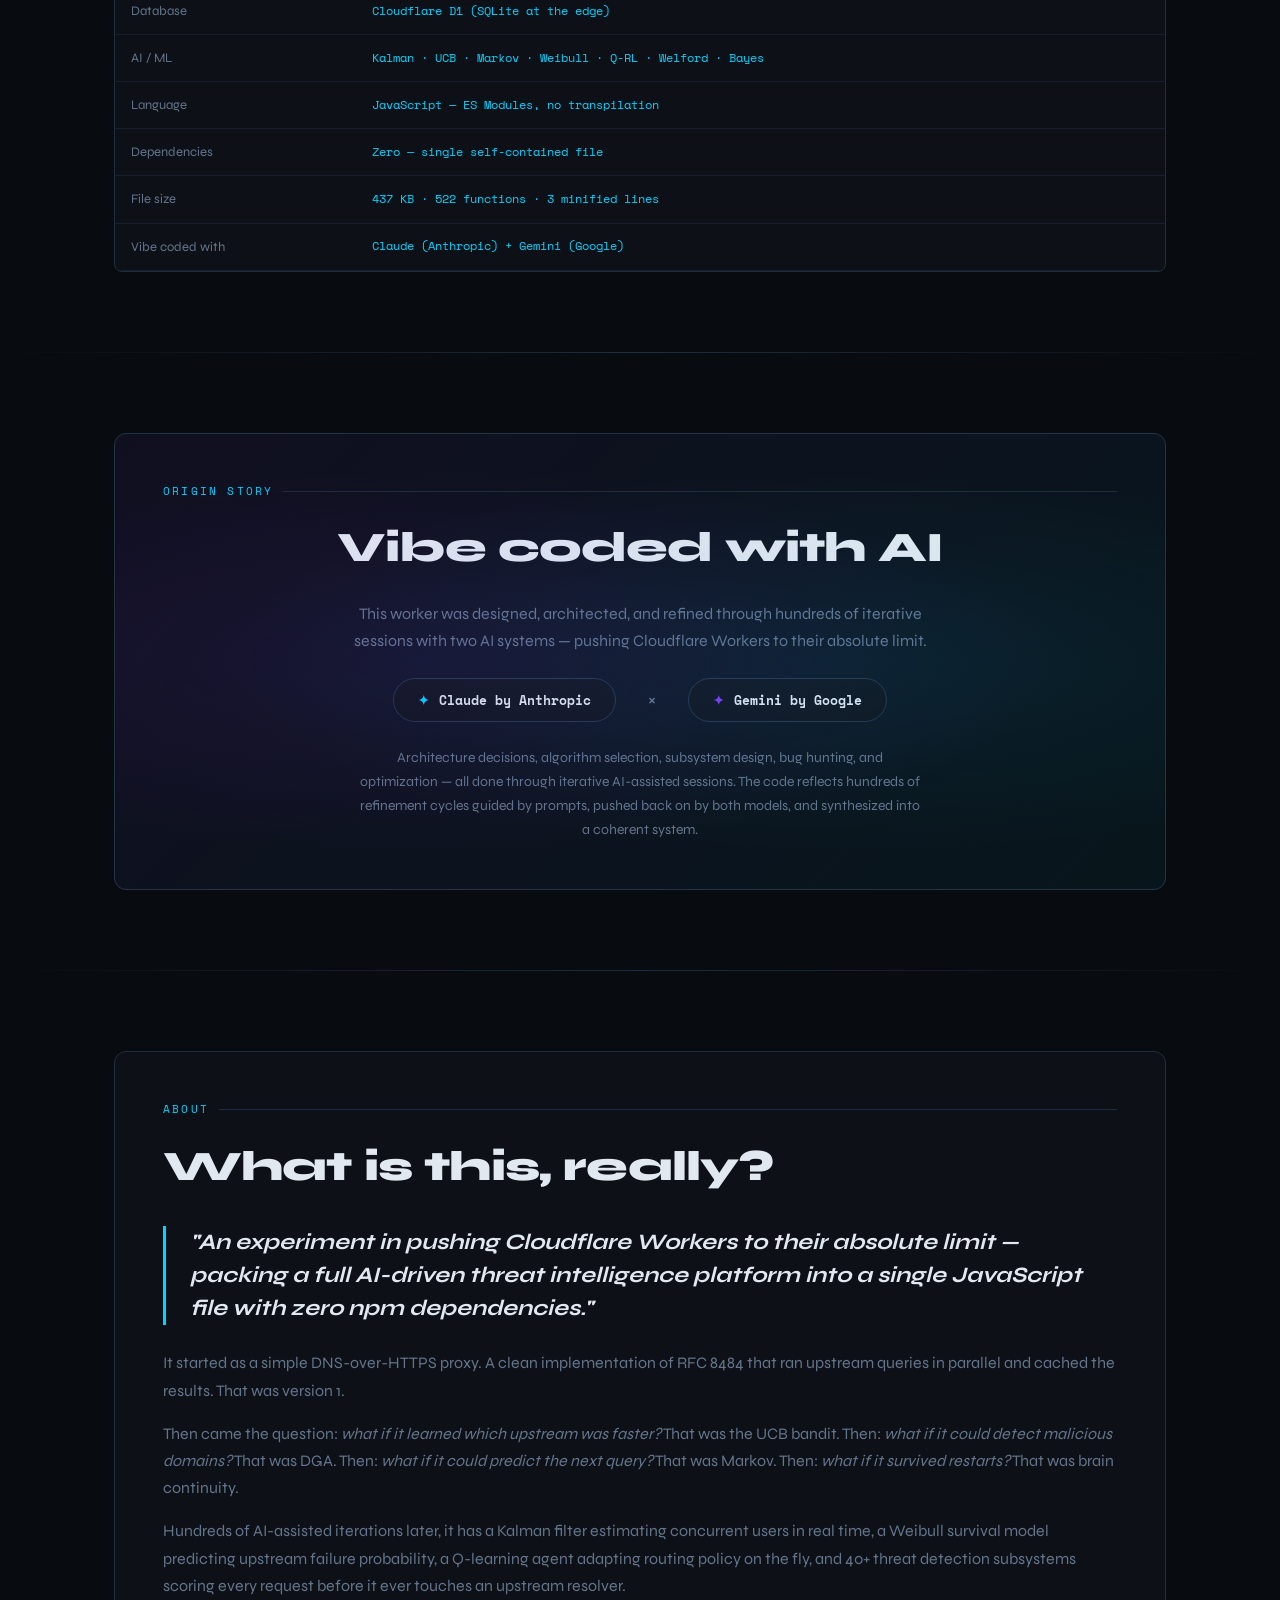
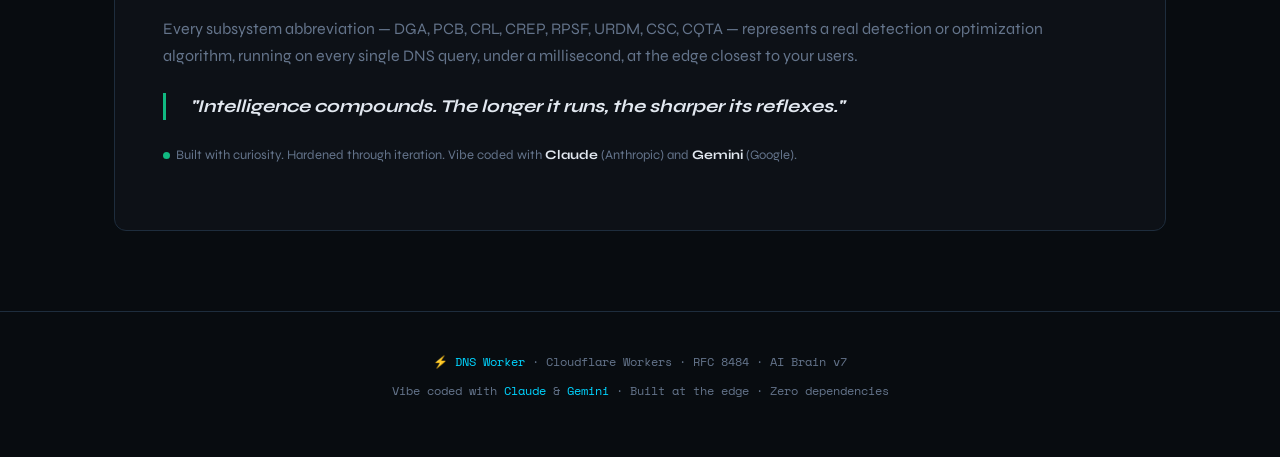
==== commit 8d427f23: "Add files via upload" ====
--- a/amardns.html
+++ b/amardns.html
@@ -795,7 +795,7 @@
 <pre class="arch-diagram"><span class="hl">https://your-worker.workers.dev/</span><span class="hl2">dns-query</span><span class="hl">/</span><span class="hl4">&lt;token-or-masterkey&gt;</span>
 <span class="hl">https://your-worker.workers.dev/</span><span class="hl2">admin</span><span class="hl">/</span><span class="hl4">&lt;token-or-masterkey&gt;</span>
 <span class="hl">https://your-worker.workers.dev/</span><span class="hl2">api/intelligence</span><span class="hl">/</span><span class="hl4">&lt;token-or-masterkey&gt;</span>
-<span class="hl">https://your-worker.workers.dev/</span><span class="hl2">/</span><span class="hl4">&lt;token-or-masterkey&gt;</span>    ← same as /dns-query</pre>
+<span class="hl">https://your-worker.workers.dev/</span><span class="hl4">&lt;token-or-masterkey&gt;</span>         ← same as /dns-query</pre>
     </div>
 
     <div class="card-grid card-grid-2">
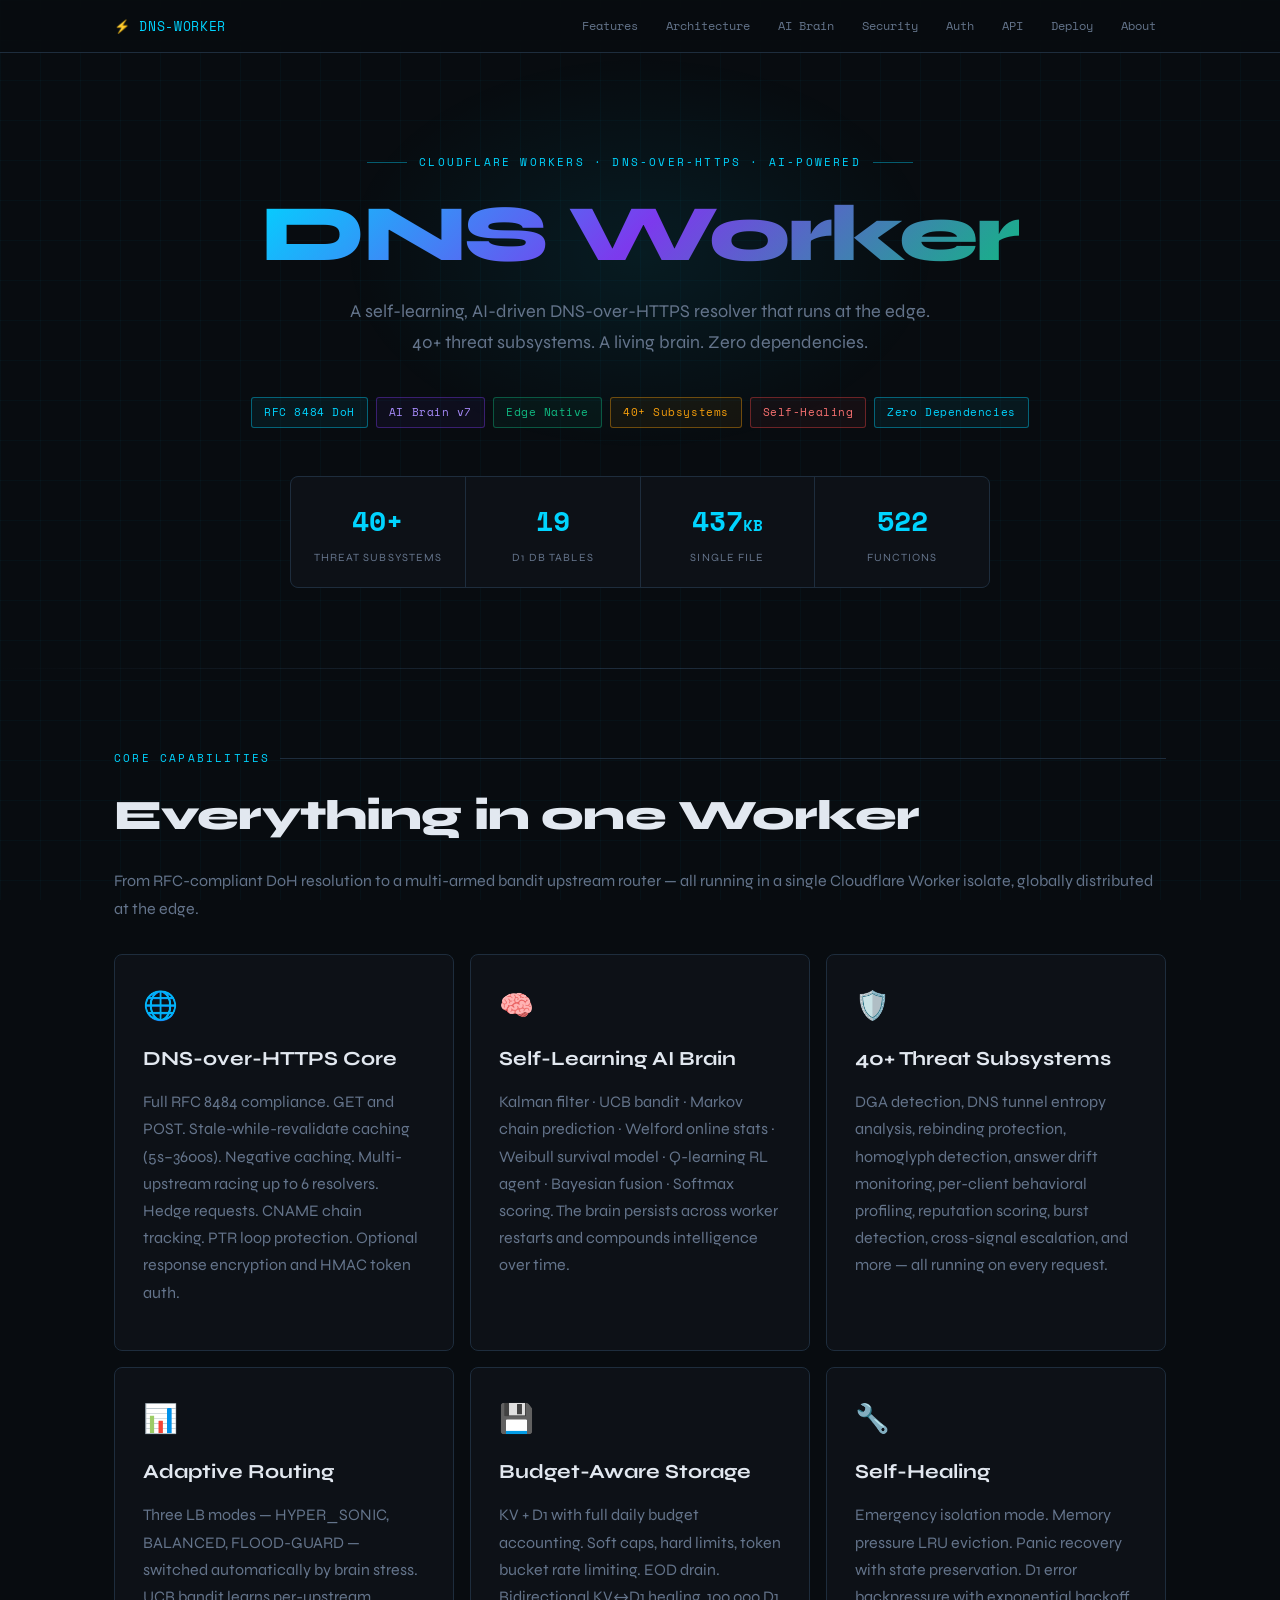
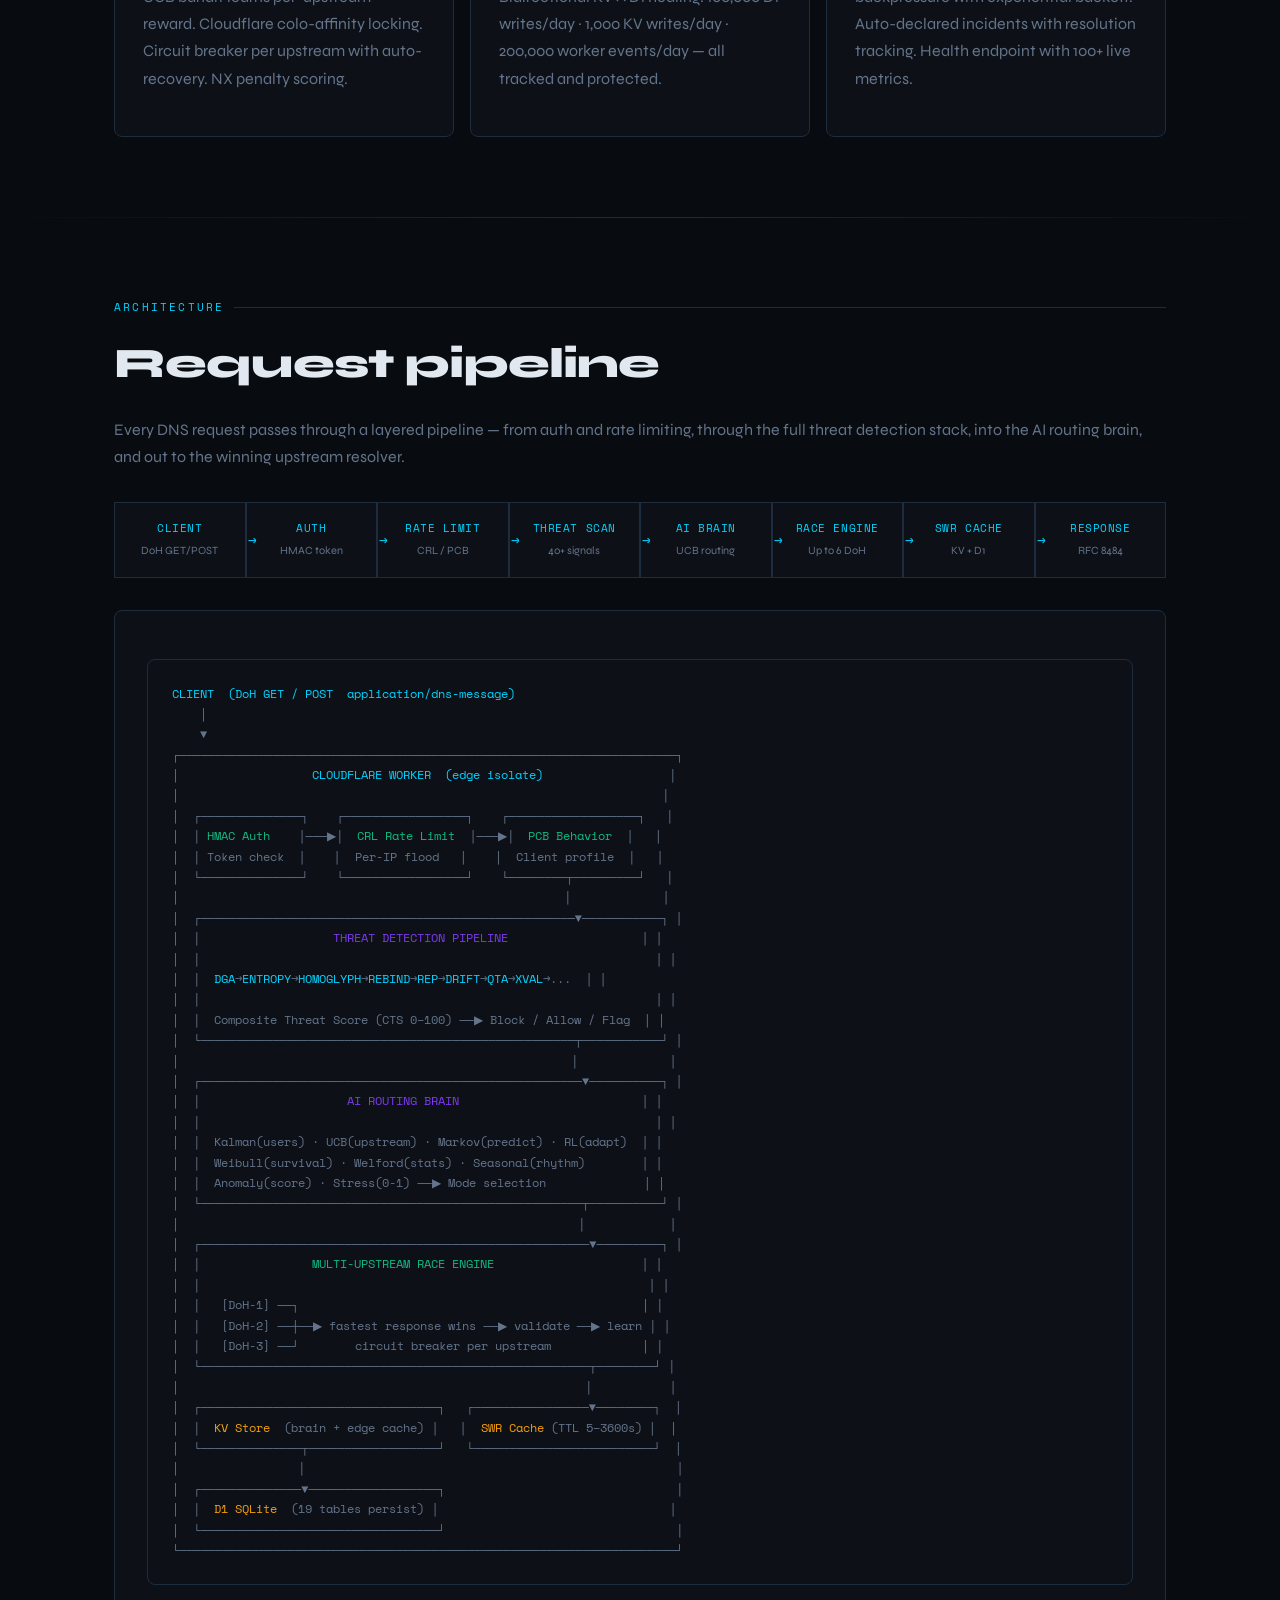
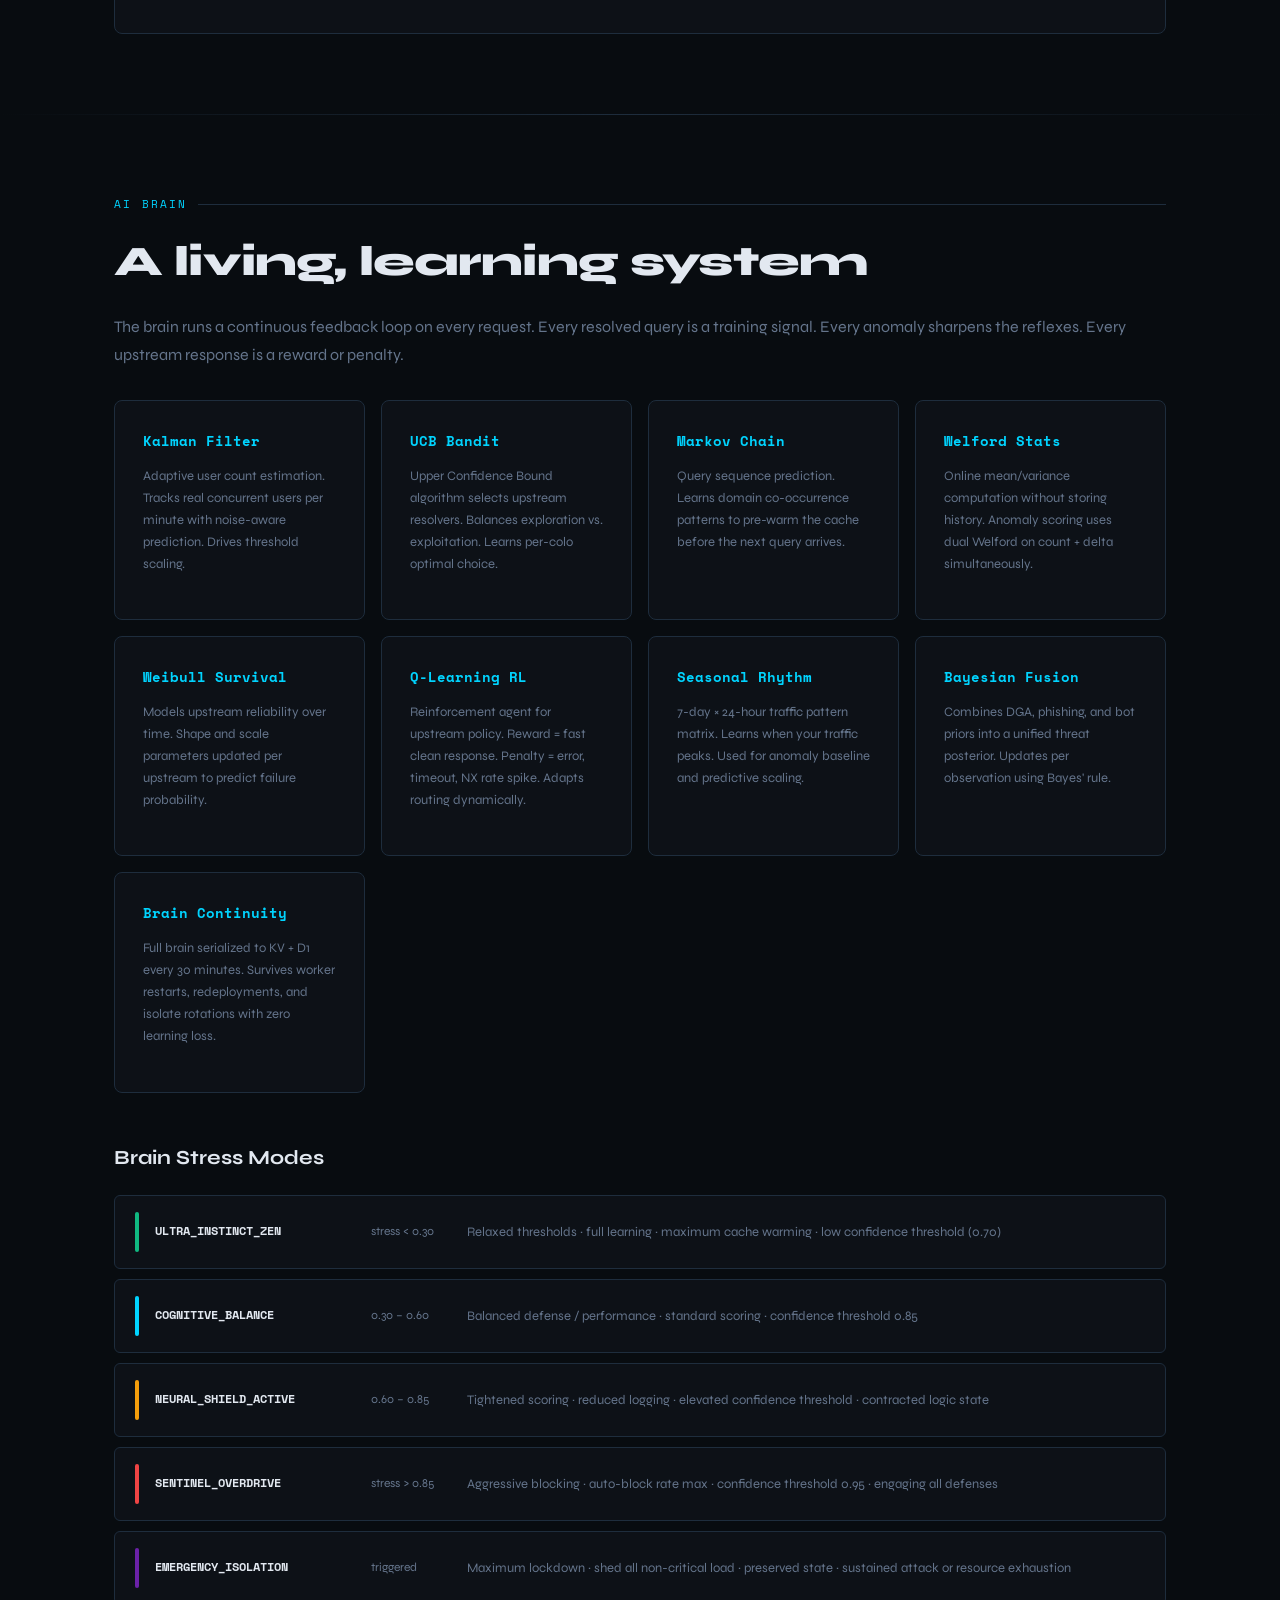
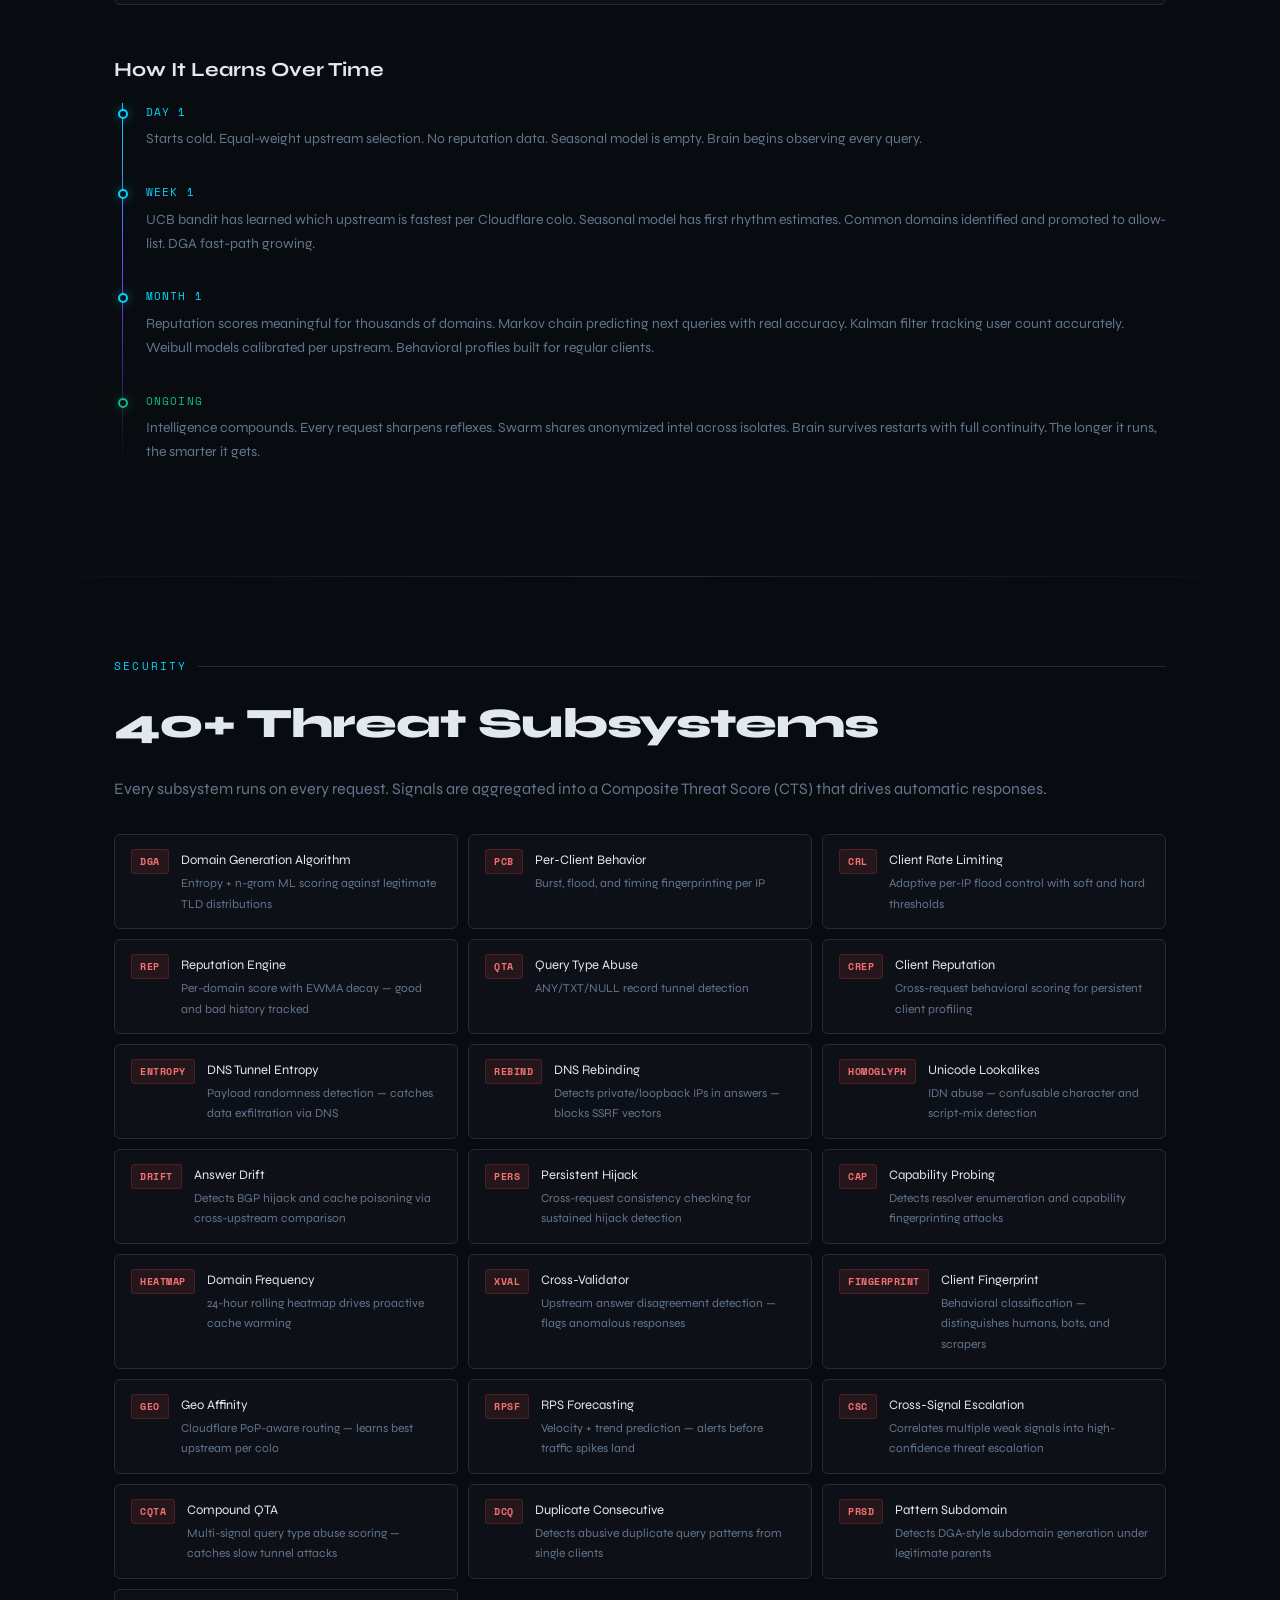
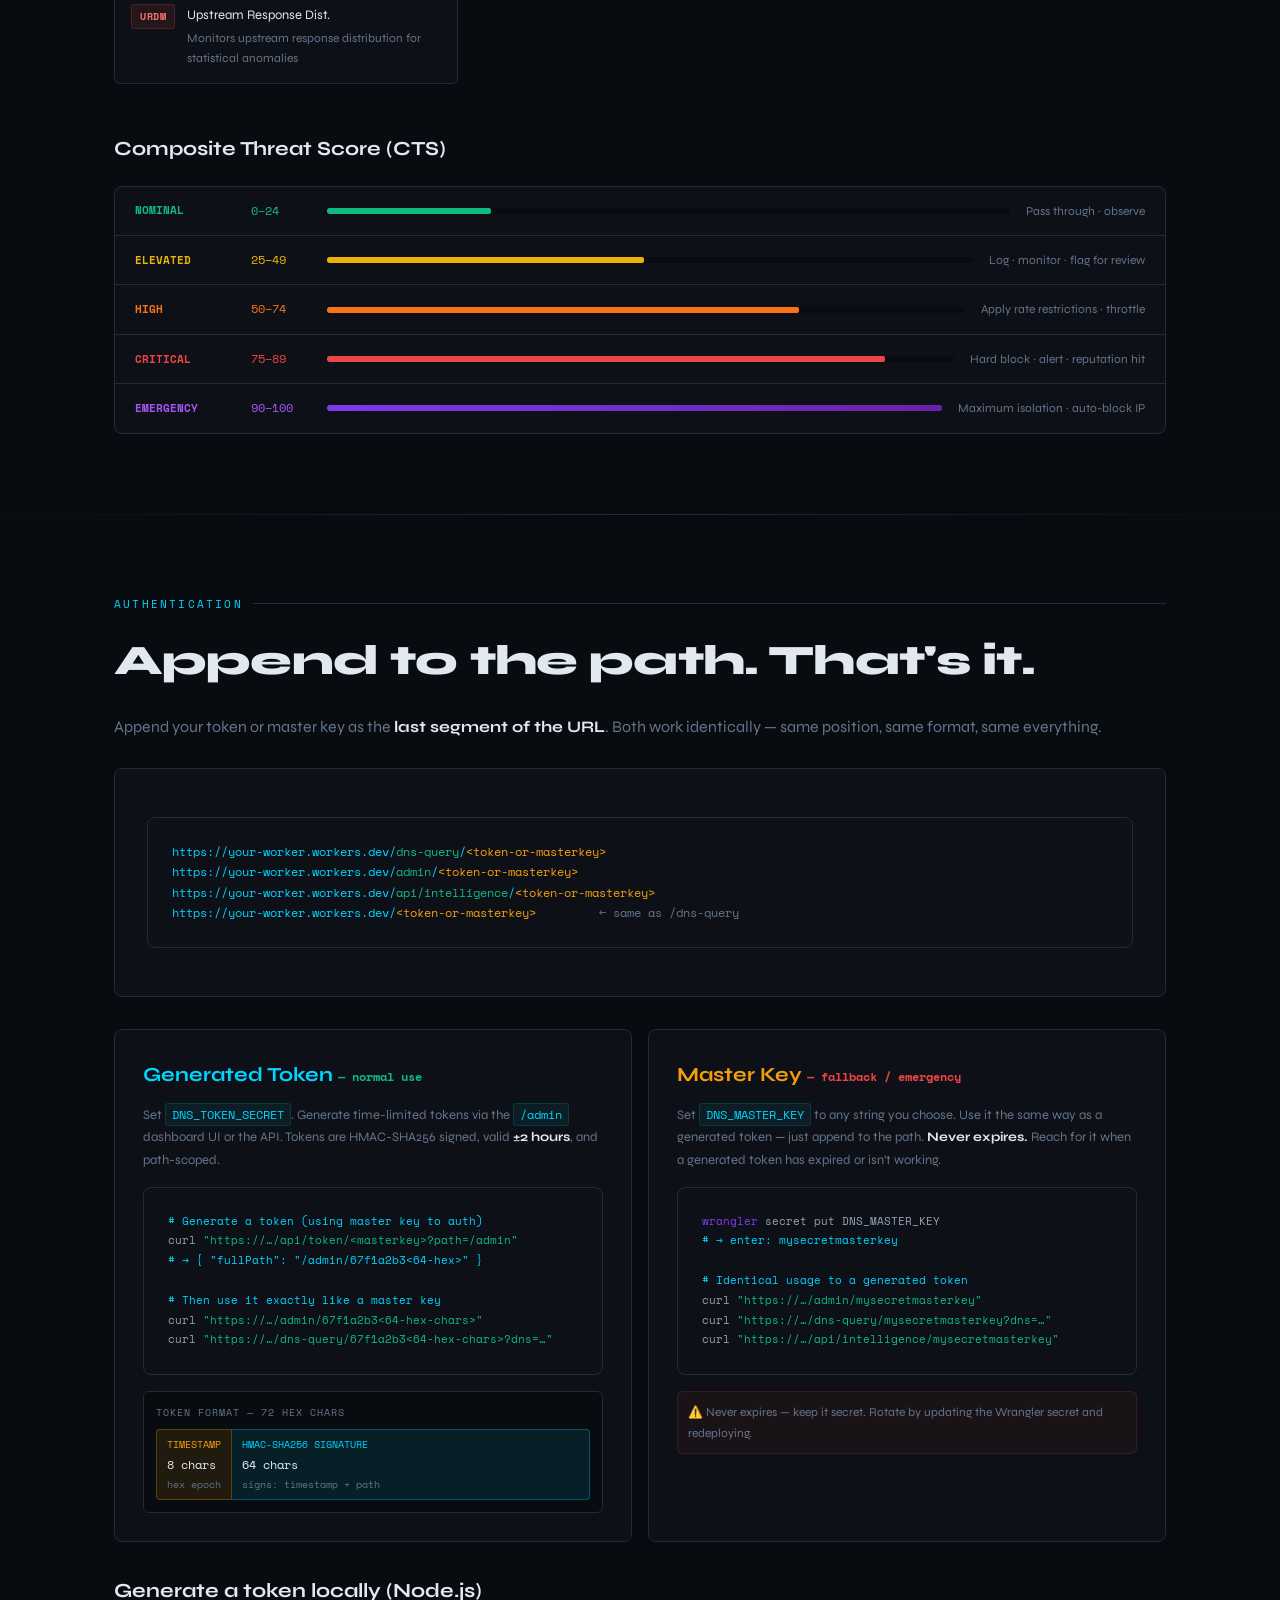
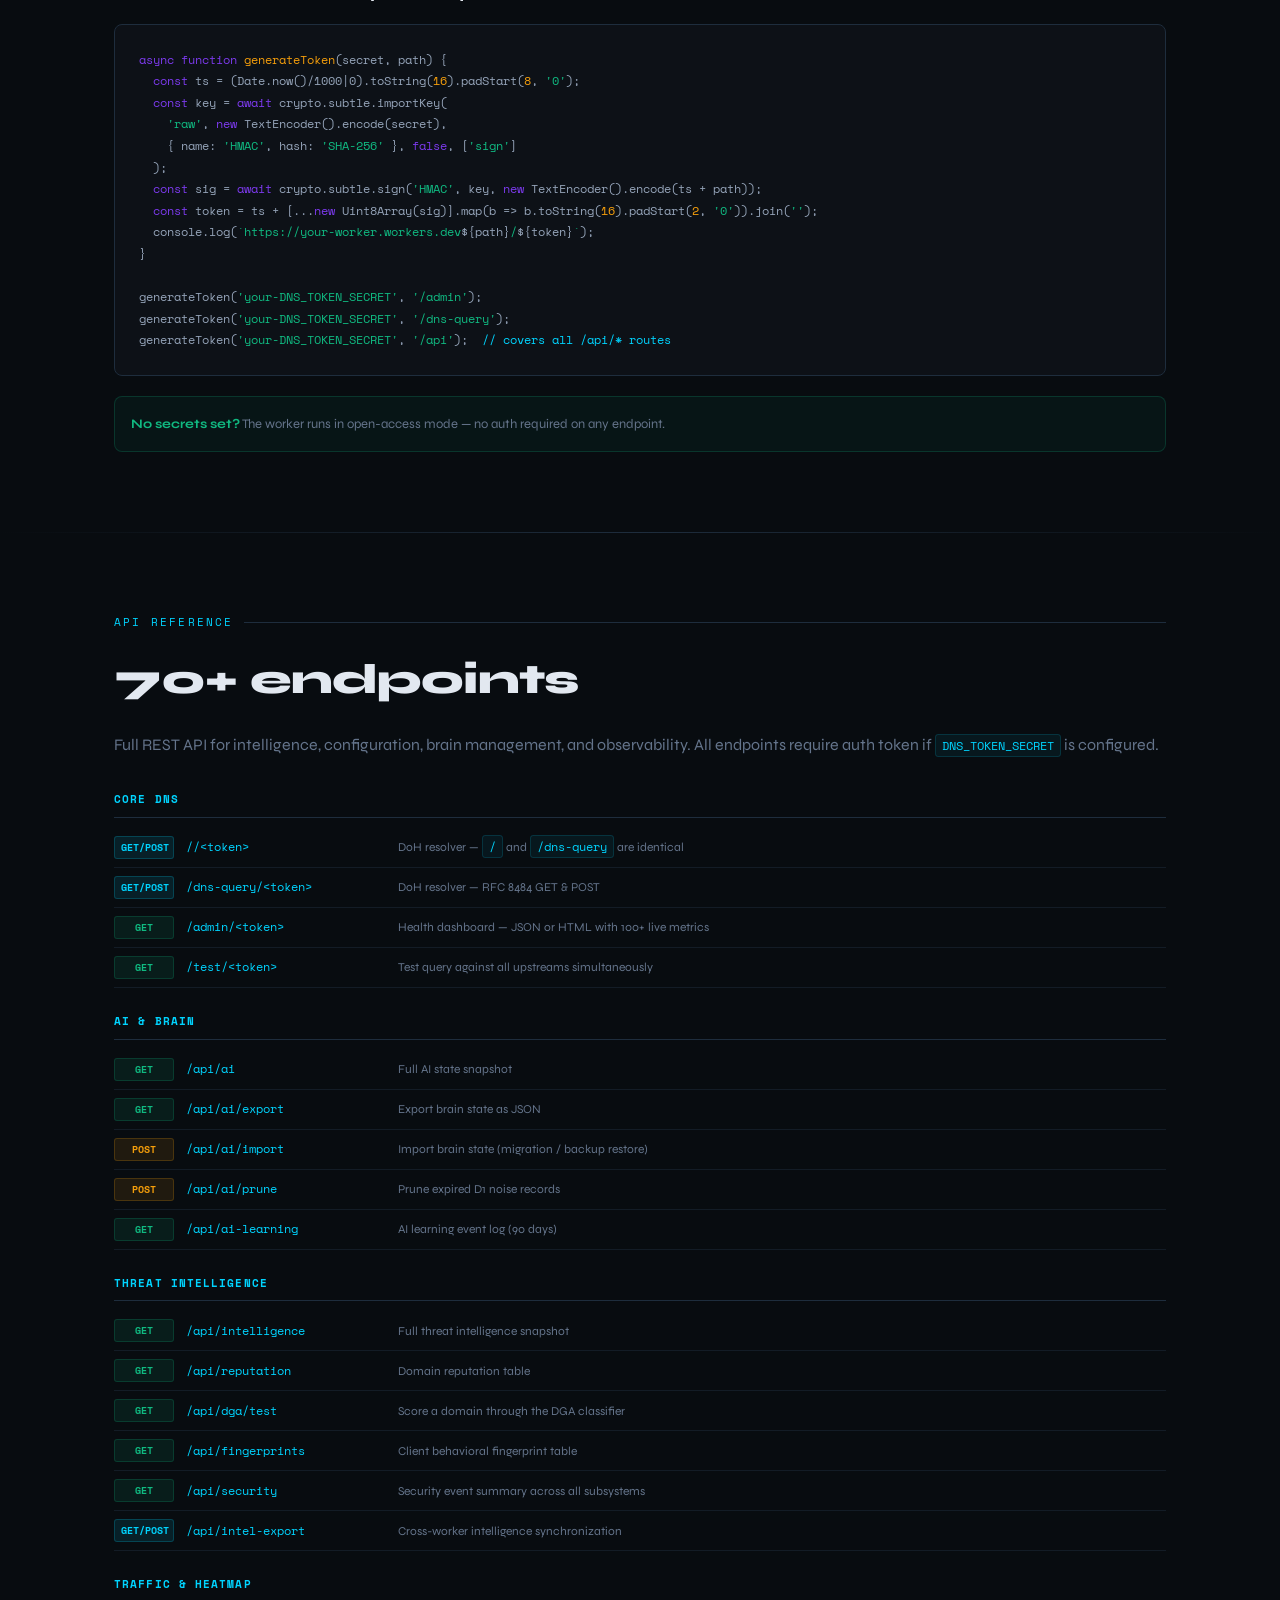
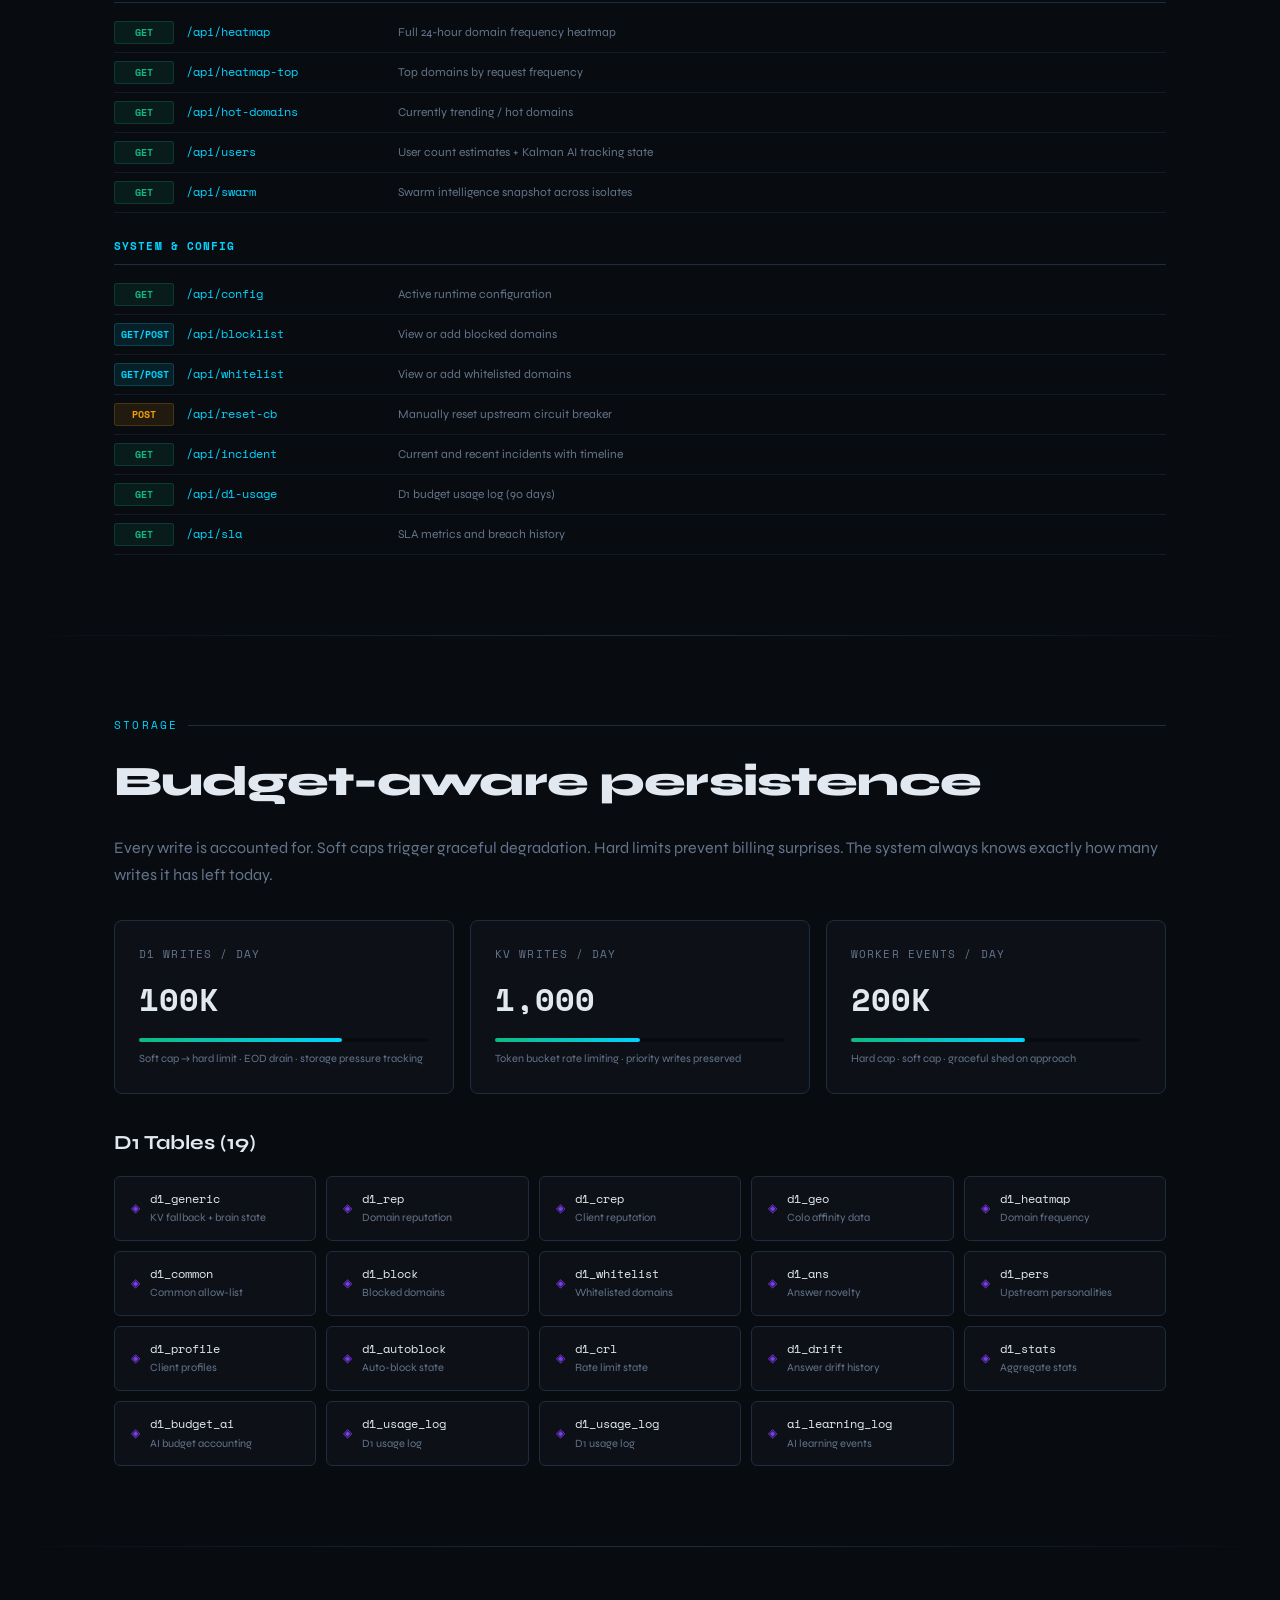
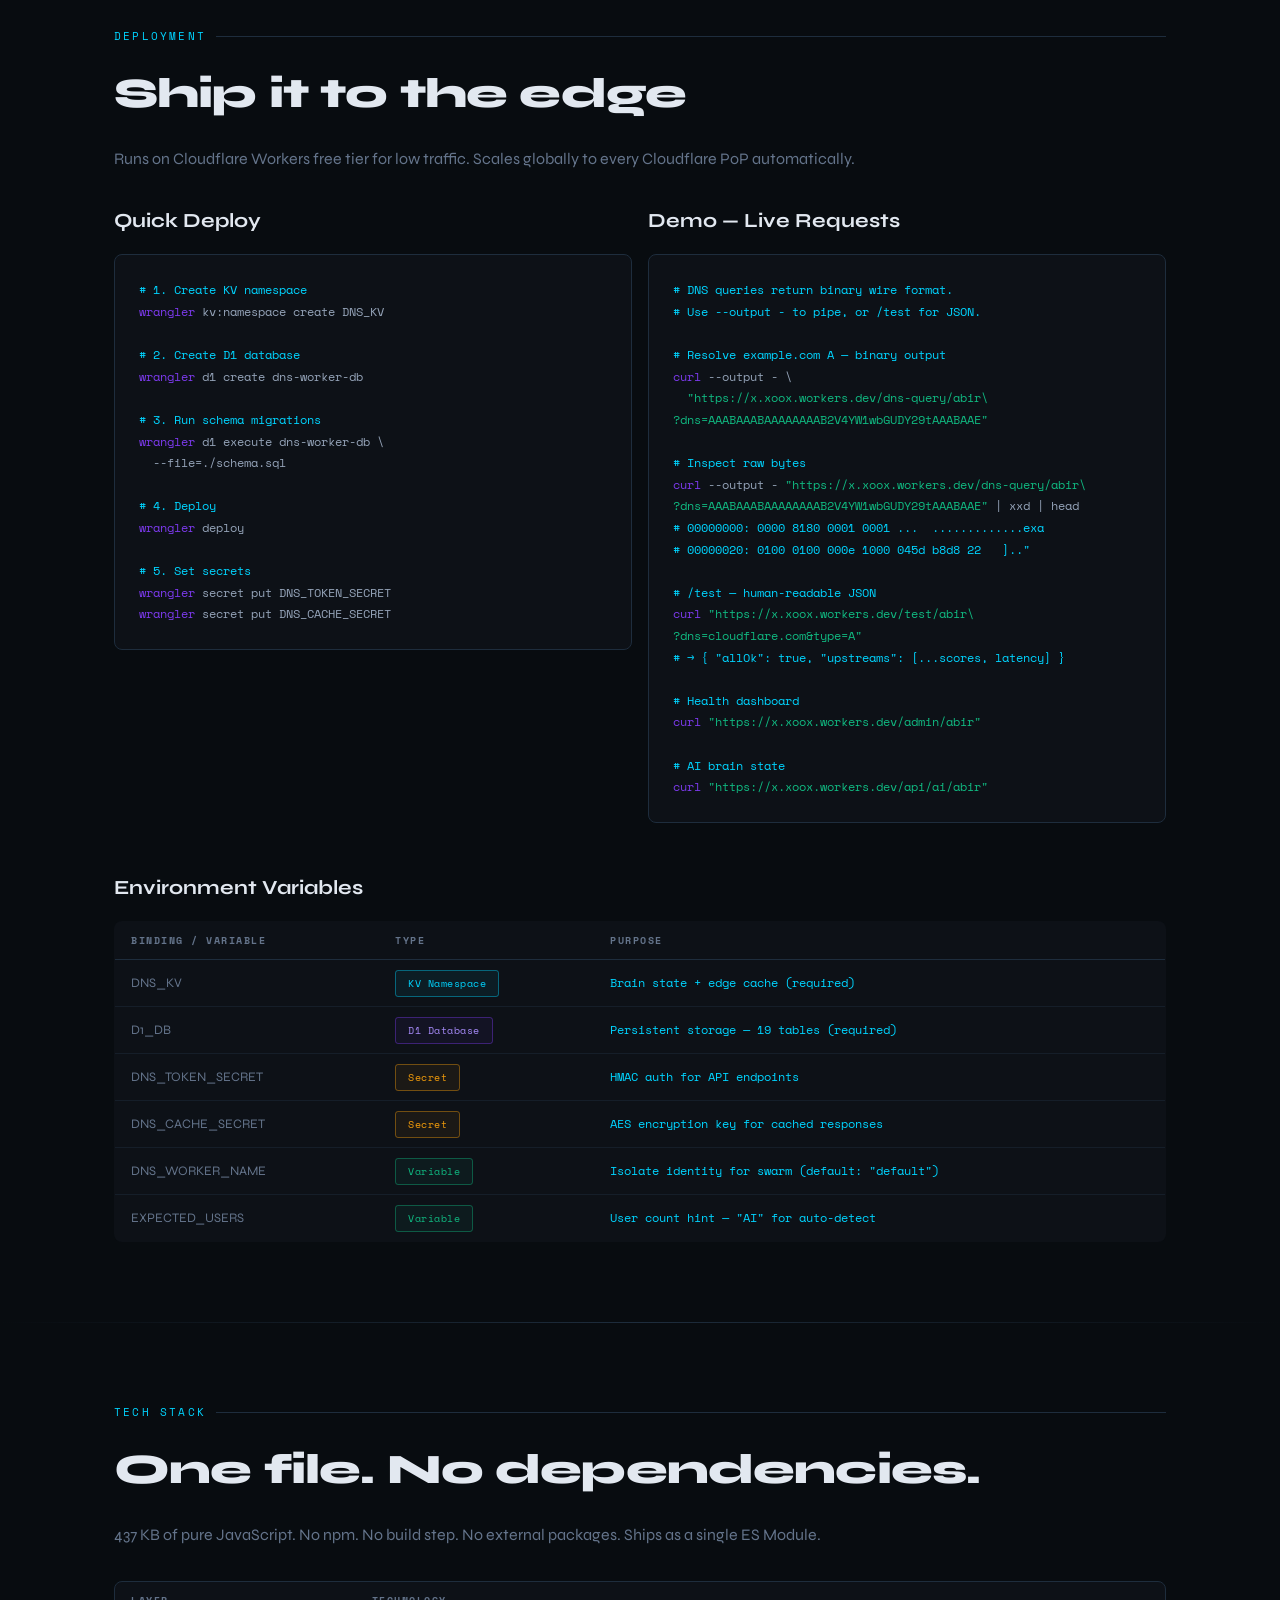
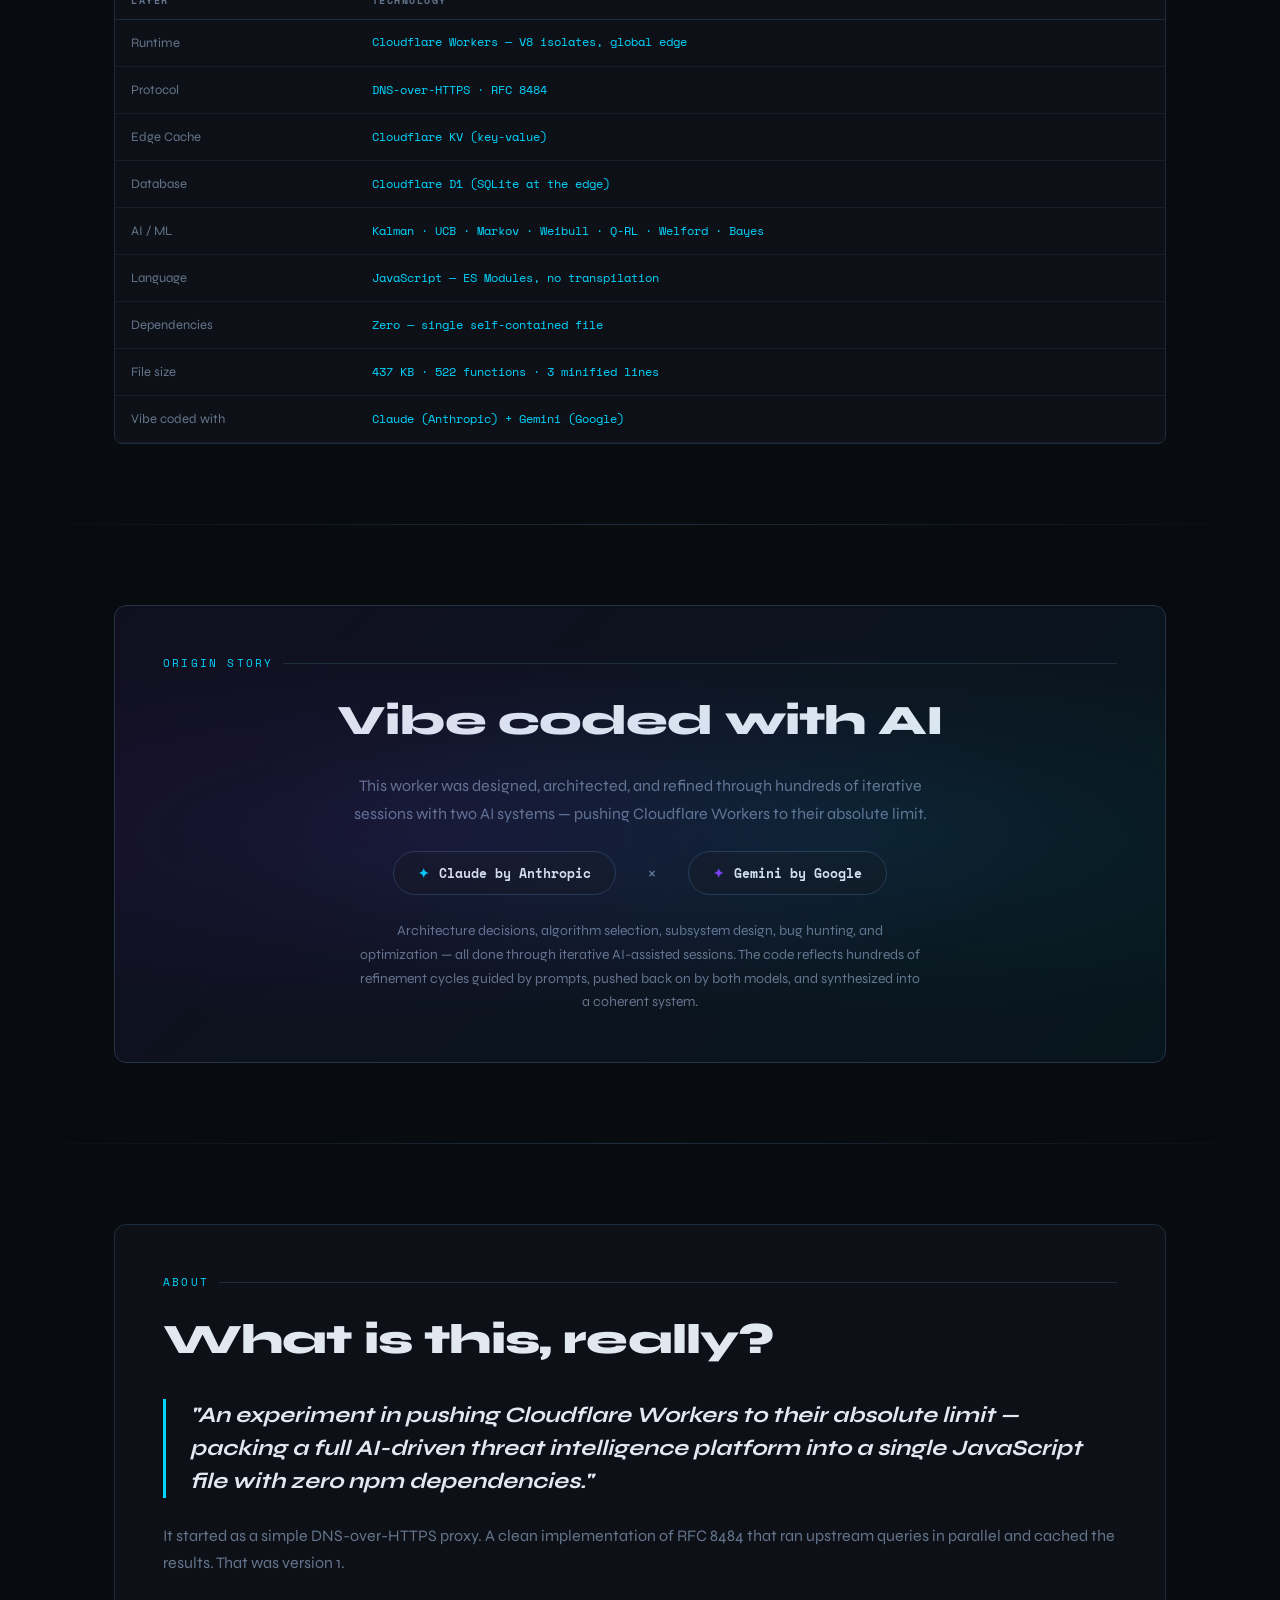
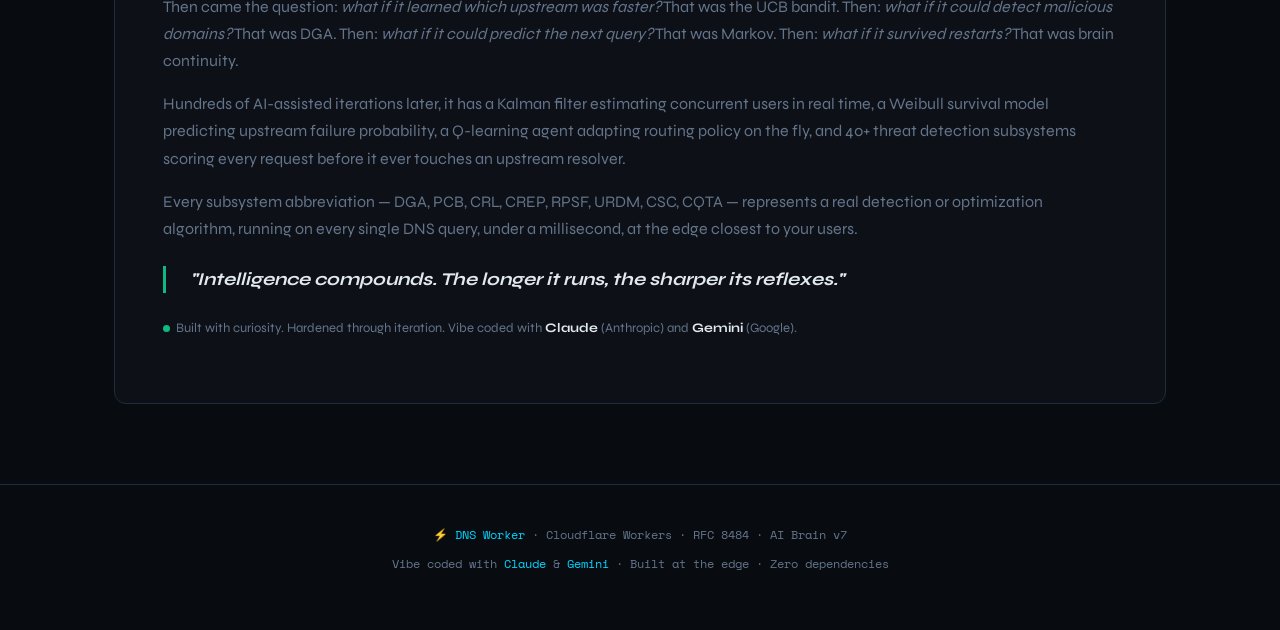
==== commit db0592f4: "added demo" ====
--- a/amardns.html
+++ b/amardns.html
@@ -1006,23 +1006,31 @@
 <span class="k">wrangler</span> secret put DNS_CACHE_SECRET</pre>
       </div>
       <div>
-        <h3 style="margin-bottom:16px;">Verify Deployment</h3>
-<pre><span class="c"># Test DoH resolution</span>
-<span class="k">curl</span> <span class="s">"https://your.workers.dev/dns-query\
-?dns=example.com&type=A"</span> \
-  -H <span class="s">"Accept: application/dns-json"</span>
-
-<span class="c"># Health check (JSON)</span>
-<span class="k">curl</span> <span class="s">"https://your.workers.dev/"</span> \
-  -H <span class="s">"Accept: application/json"</span>
-
-<span class="c"># Test all upstreams</span>
-<span class="k">curl</span> <span class="s">"https://your.workers.dev/\
-test?dns=cloudflare.com&type=A"</span>
+        <h3 style="margin-bottom:16px;">Demo — Live Requests</h3>
+<pre><span class="c"># DNS queries return binary wire format.</span>
+<span class="c"># Use --output - to pipe, or /test for JSON.</span>
+
+<span class="c"># Resolve example.com A — binary output</span>
+<span class="k">curl</span> --output - \
+  <span class="s">"https://x.xoox.workers.dev/dns-query/abir\
+?dns=AAABAAABAAAAAAAAB2V4YW1wbGUDY29tAAABAAE"</span>
+
+<span class="c"># Inspect raw bytes</span>
+<span class="k">curl</span> --output - <span class="s">"https://x.xoox.workers.dev/dns-query/abir\
+?dns=AAABAAABAAAAAAAAB2V4YW1wbGUDY29tAAABAAE"</span> | xxd | head
+<span class="c"># 00000000: 0000 8180 0001 0001 ...  .............exa</span>
+<span class="c"># 00000020: 0100 0100 000e 1000 045d b8d8 22   ]..&quot;</span>
+
+<span class="c"># /test — human-readable JSON</span>
+<span class="k">curl</span> <span class="s">"https://x.xoox.workers.dev/test/abir\
+?dns=cloudflare.com&amp;type=A"</span>
+<span class="c"># → { "allOk": true, "upstreams": [...scores, latency] }</span>
+
+<span class="c"># Health dashboard</span>
+<span class="k">curl</span> <span class="s">"https://x.xoox.workers.dev/admin/abir"</span>
 
 <span class="c"># AI brain state</span>
-<span class="k">curl</span> <span class="s">"https://your.workers.dev/api/ai"</span> \
-  <span class="c"># token is in the URL path, not a header</span></pre>
+<span class="k">curl</span> <span class="s">"https://x.xoox.workers.dev/api/ai/abir"</span></pre>
       </div>
     </div>
 
